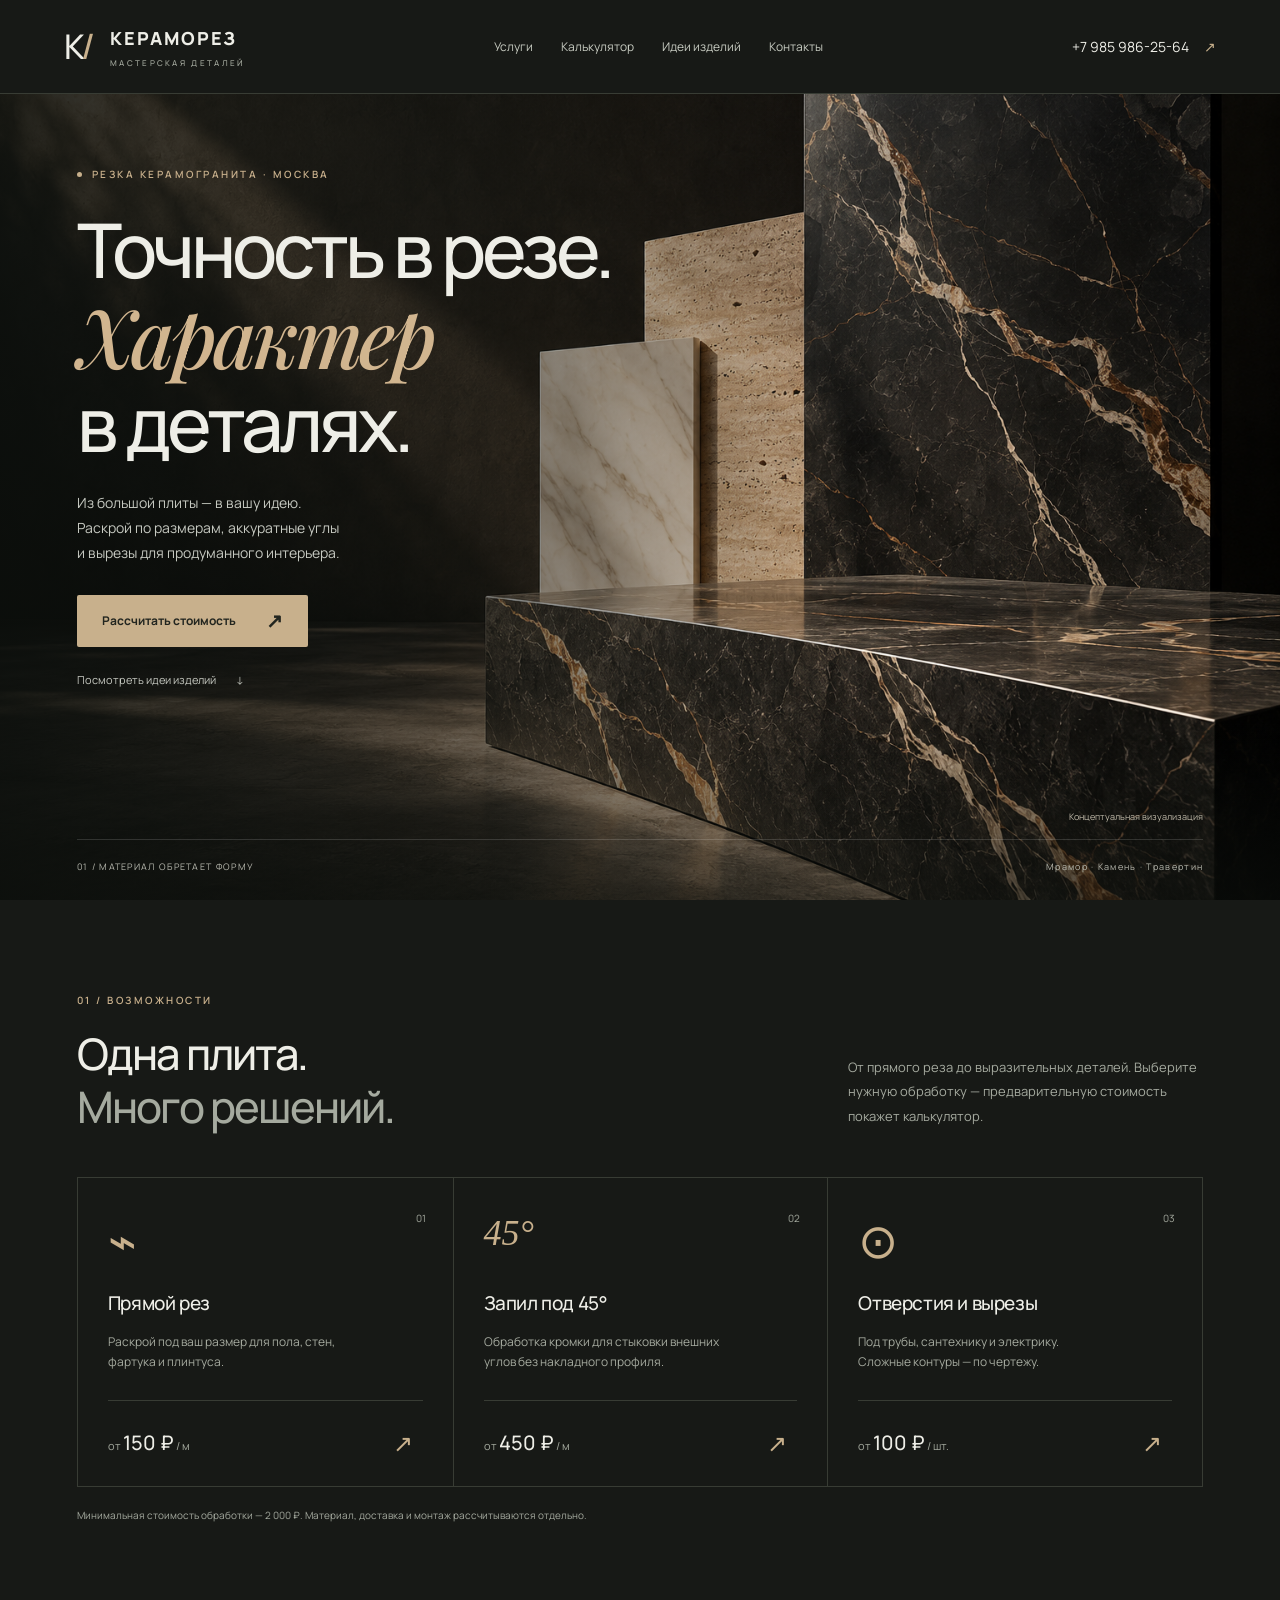
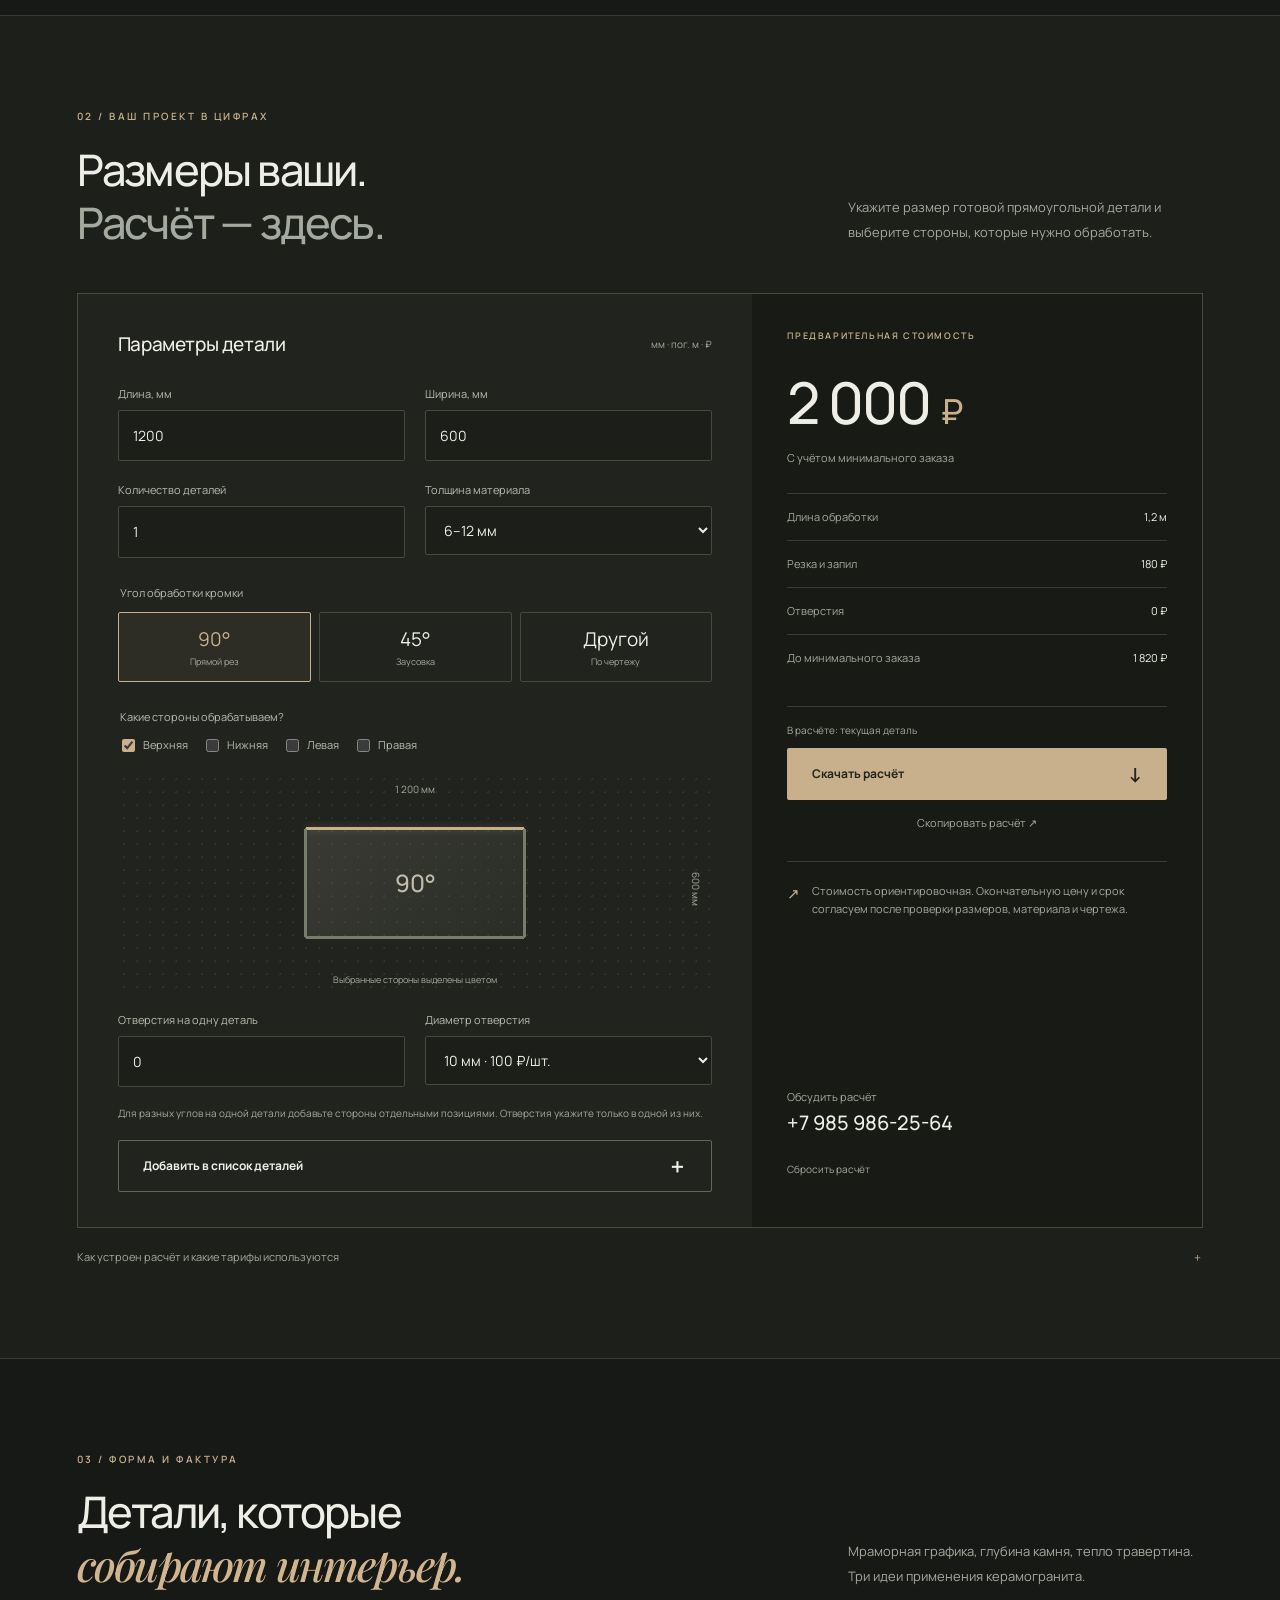
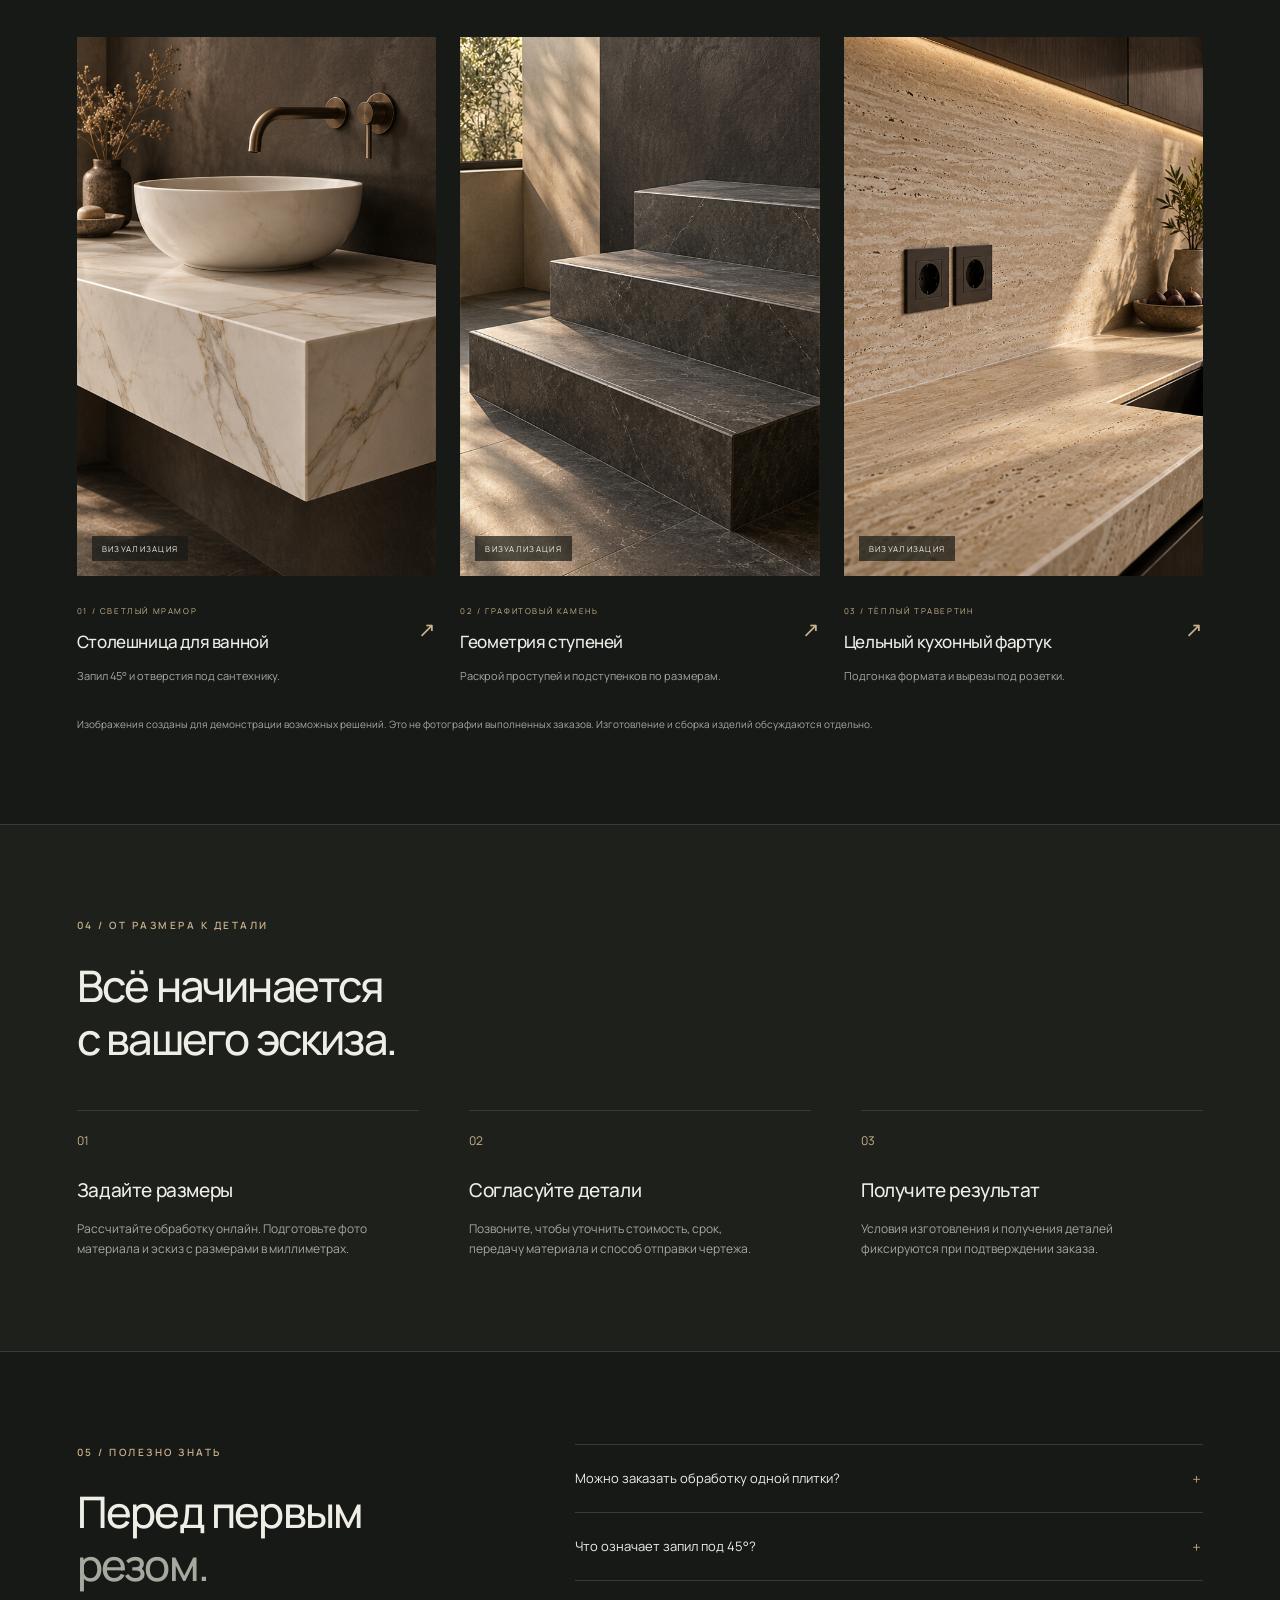
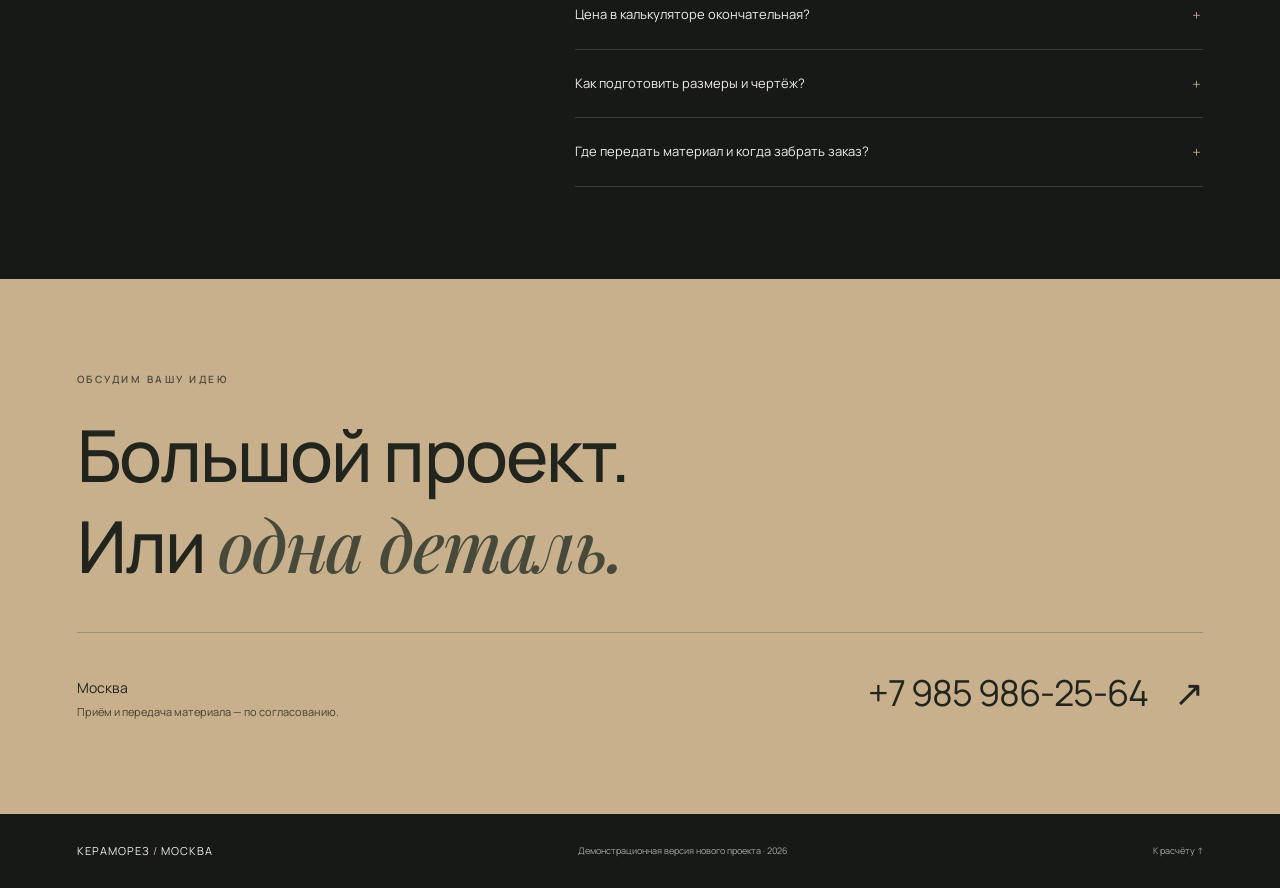
==== index.html @ dd93f671 "Add dark porcelain cutting website with calculator" ====
<!doctype html>
<html lang="ru">
<head>
  <meta charset="utf-8"><meta name="viewport" content="width=device-width,initial-scale=1">
  <title>КЕРАМОРЕЗ — резка керамогранита в Москве</title>
  <meta name="description" content="Резка керамогранита по вашим размерам в Москве. Прямой рез, запил под 45°, отверстия. Рассчитайте предварительную стоимость онлайн. +7 985 986-25-64.">
  <meta name="theme-color" content="#171916">
  <link rel="icon" href="favicon.svg" type="image/svg+xml"><link rel="stylesheet" href="style.css">
  <script src="calculator.js" defer></script><script src="app.js" defer></script>
</head>
<body>
<a class="skip" href="#main">Перейти к содержимому</a>
<header class="header"><a href="#" class="brand" aria-label="Кераморез — на главную"><span class="brand-mark">К<span>/</span></span><span>КЕРАМОРЕЗ<small>МАСТЕРСКАЯ ДЕТАЛЕЙ</small></span></a><nav aria-label="Главная навигация"><a href="#services">Услуги</a><a href="#calculator">Калькулятор</a><a href="#projects">Идеи изделий</a><a href="#contacts">Контакты</a></nav><a class="header-phone" href="tel:+79859862564">+7 985 986-25-64 <span>↗</span></a></header>
<main id="main">
<section class="hero"><img class="hero-photo" src="stone-hero.png" alt="Визуализация плит под чёрный мрамор, светлый мрамор и травертин" fetchpriority="high"><div class="hero-shade"></div><div class="hero-content"><p class="eyebrow"><span class="dot"></span> РЕЗКА КЕРАМОГРАНИТА · МОСКВА</p><h1>Точность в резе.<br><em>Характер</em><br>в деталях.</h1><p class="hero-text">Из большой плиты — в вашу идею.<br>Раскрой по размерам, аккуратные углы<br>и вырезы для продуманного интерьера.</p><a class="button primary" href="#calculator">Рассчитать стоимость <span>↗</span></a><a class="hero-link" href="#projects">Посмотреть идеи изделий <span>↓</span></a></div><div class="hero-bottom"><span>01 / МАТЕРИАЛ ОБРЕТАЕТ ФОРМУ</span><span>Мрамор · Камень · Травертин</span></div><span class="image-note">Концептуальная визуализация</span></section>
<section id="services" class="section services"><div class="section-top"><p class="eyebrow">01 / ВОЗМОЖНОСТИ</p><h2>Одна плита.<br><span class="muted">Много решений.</span></h2><p class="section-intro">От прямого реза до выразительных деталей. Выберите нужную обработку — предварительную стоимость покажет калькулятор.</p></div><div class="service-grid"><article><span class="service-icon">⌁</span><span class="index">01</span><h3>Прямой рез</h3><p>Раскрой под ваш размер для пола, стен, фартука и плинтуса.</p><div class="service-foot"><span>от <strong>150 ₽</strong> / м</span><a href="#calculator" data-operation="90" aria-label="Рассчитать прямой рез">↗</a></div></article><article><span class="service-icon angle-icon">45°</span><span class="index">02</span><h3>Запил под 45°</h3><p>Обработка кромки для стыковки внешних углов без накладного профиля.</p><div class="service-foot"><span>от <strong>450 ₽</strong> / м</span><a href="#calculator" data-operation="45" aria-label="Рассчитать запил 45 градусов">↗</a></div></article><article><span class="service-icon">⊙</span><span class="index">03</span><h3>Отверстия и вырезы</h3><p>Под трубы, сантехнику и электрику. Сложные контуры — по чертежу.</p><div class="service-foot"><span>от <strong>100 ₽</strong> / шт.</span><a href="#calculator" aria-label="Рассчитать отверстия">↗</a></div></article></div><p class="price-note">Минимальная стоимость обработки — 2 000 ₽. Материал, доставка и монтаж рассчитываются отдельно.</p></section>
<section id="calculator" class="section calculator-section"><div class="section-top"><p class="eyebrow">02 / ВАШ ПРОЕКТ В ЦИФРАХ</p><h2>Размеры ваши.<br><span class="muted">Расчёт — здесь.</span></h2><p class="section-intro">Укажите размер готовой прямоугольной детали и выберите стороны, которые нужно обработать.</p></div><div class="calculator"><div class="calc-editor"><div class="calc-heading"><h3>Параметры детали</h3><span>мм · пог. м · ₽</span></div><form id="calc-form" novalidate><div class="input-grid"><label>Длина, мм<input id="length" name="length" type="number" inputmode="decimal" min="20" max="5000" step="1" value="1200" required></label><label>Ширина, мм<input id="width" name="width" type="number" inputmode="decimal" min="20" max="5000" step="1" value="600" required></label><label>Количество деталей<input id="quantity" name="quantity" type="number" inputmode="numeric" min="1" max="1000" step="1" value="1" required></label><label>Толщина материала<select id="thickness" name="thickness"><option value="standard">6–12 мм</option><option value="thin">Менее 6 мм</option><option value="thick">Более 12 мм</option></select></label></div><fieldset class="angle-field"><legend>Угол обработки кромки</legend><div class="angle-options"><label><input type="radio" name="angle" value="90" checked><span>90° <small>Прямой рез</small></span></label><label><input type="radio" name="angle" value="45"><span>45° <small>Заусовка</small></span></label><label><input type="radio" name="angle" value="custom"><span>Другой <small>По чертежу</small></span></label></div></fieldset><div id="custom-angle-wrap" hidden><label>Нужный угол, °<input id="custom-angle" type="number" min="1" max="179" value="30"></label></div><fieldset class="edge-field"><legend>Какие стороны обрабатываем?</legend><div class="edge-options"><label><input type="checkbox" name="edge" value="top" checked> Верхняя</label><label><input type="checkbox" name="edge" value="bottom"> Нижняя</label><label><input type="checkbox" name="edge" value="left"> Левая</label><label><input type="checkbox" name="edge" value="right"> Правая</label></div></fieldset><div class="diagram" aria-label="Схема выбранных сторон детали"><span id="dim-length" class="dim-length">1 200 мм</span><div class="tile" id="tile"><span id="tile-angle">90°</span><i class="edge top selected"></i><i class="edge bottom"></i><i class="edge left"></i><i class="edge right"></i></div><span id="dim-width" class="dim-width">600 мм</span><span class="diagram-caption">Выбранные стороны выделены цветом</span></div><div class="input-grid holes"><label>Отверстия на одну деталь<input id="holes" type="number" inputmode="numeric" min="0" max="100" step="1" value="0"></label><label>Диаметр отверстия<select id="diameter"><option value="10">10 мм · 100 ₽/шт.</option><option value="50">50 мм · 500 ₽/шт.</option><option value="100">100 мм · 1 000 ₽/шт.</option><option value="120">120 мм · 1 200 ₽/шт.</option><option value="custom">Другой / фигурный вырез</option></select></label></div><p class="field-note">Для разных углов на одной детали добавьте стороны отдельными позициями. Отверстия укажите только в одной из них.</p><p id="validation" class="validation" role="alert"></p><button class="button add-button" type="button" id="add-detail">Добавить в список деталей <span>＋</span></button></form></div><aside class="calc-result"><p class="eyebrow">ПРЕДВАРИТЕЛЬНАЯ СТОИМОСТЬ</p><div class="total" id="total" aria-live="polite">2 000 <span>₽</span></div><p id="estimate-label">С учётом минимального заказа</p><dl class="breakdown"><div><dt>Длина обработки</dt><dd id="cut-length">1,2 м</dd></div><div><dt>Резка и запил</dt><dd id="cut-price">180 ₽</dd></div><div><dt>Отверстия</dt><dd id="hole-price">0 ₽</dd></div><div id="minimum-row"><dt>До минимального заказа</dt><dd id="minimum-price">1 820 ₽</dd></div></dl><div id="manual-note" class="manual-note" hidden></div><div id="detail-list" class="detail-list"></div><p class="current-note" id="current-note">В расчёте: текущая деталь</p><div class="result-actions"><button class="button primary" type="button" id="download-estimate">Скачать расчёт <span>↓</span></button><button class="text-button" type="button" id="copy-estimate">Скопировать расчёт ↗</button><p id="copy-status" role="status"></p></div><div class="result-note"><span>↗</span><p>Стоимость ориентировочная. Окончательную цену и срок согласуем после проверки размеров, материала и чертежа.</p></div><a class="calc-call" href="tel:+79859862564">Обсудить расчёт<br><strong>+7 985 986-25-64</strong></a><button class="text-button reset" type="button" id="reset">Сбросить расчёт</button></aside></div><details class="tariff-details"><summary>Как устроен расчёт и какие тарифы используются <span>＋</span></summary><div><p>Стоимость резки = сумма длин выбранных сторон × количество деталей × тариф. Отверстия считаются на каждую деталь. Минимум 2 000 ₽ применяется один раз ко всему заказу.</p><p>При максимальной стороне до 1 200 мм: прямой рез — 150 ₽/м, запил 45° — 450 ₽/м. Свыше 1 200 до 1 500 мм: прямой рез — 250 ₽/м, запил 45° — 500 ₽/м. Тариф заусовки не складывается с тарифом прямого реза на той же стороне.</p><p>Базовый расчёт используется для толщины 6–12 мм. Другие толщины, формат свыше 1 500 мм, нестандартные углы и отверстия требуют индивидуального расчёта. Это границы онлайн-оценки, а не ограничение возможностей производства. Материал, доставка, склейка, полировка и монтаж не включены.</p><p>Размеры в калькуляторе относятся к готовой детали. Проверка исходной плиты, припусков и раскладки выполняется по чертежу перед подтверждением заказа.</p></div></details></section>
<section id="projects" class="section projects"><div class="section-top"><p class="eyebrow">03 / ФОРМА И ФАКТУРА</p><h2>Детали, которые<br><em>собирают интерьер.</em></h2><p class="section-intro">Мраморная графика, глубина камня, тепло травертина. Три идеи применения керамогранита.</p></div><div class="project-grid"><article><div class="project-image project-one" role="img" aria-label="Визуализация столешницы под белый мрамор"><span>ВИЗУАЛИЗАЦИЯ</span></div><div class="project-caption"><div><small>01 / СВЕТЛЫЙ МРАМОР</small><h3>Столешница для ванной</h3></div><span>↗</span></div><p>Запил 45° и отверстия под сантехнику.</p></article><article><div class="project-image project-two" role="img" aria-label="Визуализация ступеней из графитового керамогранита"><span>ВИЗУАЛИЗАЦИЯ</span></div><div class="project-caption"><div><small>02 / ГРАФИТОВЫЙ КАМЕНЬ</small><h3>Геометрия ступеней</h3></div><span>↗</span></div><p>Раскрой проступей и подступенков по размерам.</p></article><article><div class="project-image project-three" role="img" aria-label="Визуализация кухонного фартука под травертин"><span>ВИЗУАЛИЗАЦИЯ</span></div><div class="project-caption"><div><small>03 / ТЁПЛЫЙ ТРАВЕРТИН</small><h3>Цельный кухонный фартук</h3></div><span>↗</span></div><p>Подгонка формата и вырезы под розетки.</p></article></div><p class="price-note">Изображения созданы для демонстрации возможных решений. Это не фотографии выполненных заказов. Изготовление и сборка изделий обсуждаются отдельно.</p></section>
<section class="section process"><p class="eyebrow">04 / ОТ РАЗМЕРА К ДЕТАЛИ</p><h2>Всё начинается<br>с вашего эскиза.</h2><div class="process-grid"><article><span>01</span><h3>Задайте размеры</h3><p>Рассчитайте обработку онлайн. Подготовьте фото материала и эскиз с размерами в миллиметрах.</p></article><article><span>02</span><h3>Согласуйте детали</h3><p>Позвоните, чтобы уточнить стоимость, срок, передачу материала и способ отправки чертежа.</p></article><article><span>03</span><h3>Получите результат</h3><p>Условия изготовления и получения деталей фиксируются при подтверждении заказа.</p></article></div></section>
<section class="section faq"><div><p class="eyebrow">05 / ПОЛЕЗНО ЗНАТЬ</p><h2>Перед первым<br><span class="muted">резом.</span></h2></div><div class="faq-list"><details><summary>Можно заказать обработку одной плитки?<span>＋</span></summary><p>Можно обсудить и небольшой объём. В предварительном расчёте действует минимальная стоимость обработки 2 000 ₽ на весь заказ.</p></details><details><summary>Что означает запил под 45°?<span>＋</span></summary><p>Это обработка кромки под углом для соединения двух плит на внешнем углу. В калькуляторе оплачивается каждая обрабатываемая сторона: для стыка двух деталей нужно учесть обе кромки.</p></details><details><summary>Цена в калькуляторе окончательная?<span>＋</span></summary><p>Нет. Это предварительная оценка обработки. Точная стоимость зависит от материала, его состояния и задания. Материал, доставка, склейка, полировка и монтаж в расчёт не включены.</p></details><details><summary>Как подготовить размеры и чертёж?<span>＋</span></summary><p>Укажите размеры готовых деталей в миллиметрах, их количество, лицевую сторону, направление рисунка, стороны запила и расположение отверстий. Также понадобятся фактический размер и толщина исходных плит.</p></details><details><summary>Где передать материал и когда забрать заказ?<span>＋</span></summary><p>Место передачи материала и срок готовности уточняются по телефону до поездки. Адрес цеха и график приёма будут опубликованы после подтверждения.</p></details></div></section>
<section id="contacts" class="section contacts"><p class="eyebrow">ОБСУДИМ ВАШУ ИДЕЮ</p><h2>Большой проект.<br>Или <em>одна деталь.</em></h2><div class="contact-bottom"><p>Москва<br><span>Приём и передача материала — по согласованию.</span></p><a href="tel:+79859862564">+7 985 986-25-64 <span>↗</span></a></div></section>
</main><footer><a class="footer-brand" href="#">КЕРАМОРЕЗ<span> / </span>МОСКВА</a><span>Демонстрационная версия нового проекта · 2026</span><a href="#calculator">К расчёту ↑</a></footer><dialog id="copy-dialog"><h3>Ваш расчёт</h3><p>Выделите и скопируйте текст:</p><textarea id="copy-text" readonly aria-label="Текст расчёта"></textarea><button class="button primary" id="close-dialog">Закрыть</button></dialog>
</body></html>
---- style.css ----
@import url('https://fonts.googleapis.com/css2?family=Manrope:wght@400;500;600;700;800&family=Playfair+Display:ital,wght@1,500&display=swap');
:root{--bg:#171916;--panel:#20231f;--line:#383c34;--text:#eeeee7;--muted:#a5aa9f;--accent:#c8b08c;--ink:#22251f;color-scheme:dark}*{box-sizing:border-box}html{scroll-behavior:smooth;scroll-padding-top:90px}body{margin:0;background:var(--bg);color:var(--text);font:15px/1.65 Manrope,Arial,sans-serif}a{color:inherit;text-decoration:none}button,input,select,textarea{font:inherit}button,a,input,select,summary{ -webkit-tap-highlight-color:transparent}button{cursor:pointer}a:focus-visible,button:focus-visible,input:focus-visible,select:focus-visible,summary:focus-visible{outline:2px solid var(--accent);outline-offset:5px}button:disabled{opacity:.4;cursor:not-allowed}[hidden]{display:none!important}.skip{position:fixed;top:-100px;background:var(--accent);color:var(--ink);padding:12px;z-index:100}.skip:focus{top:0}.header{height:94px;padding:0 5%;display:flex;align-items:center;justify-content:space-between;border-bottom:1px solid var(--line);gap:28px;background:var(--bg)}.brand{display:flex;gap:13px;align-items:center;font-size:18px;font-weight:800;letter-spacing:2px;white-space:nowrap}.brand small{display:block;font-size:8px;font-weight:500;letter-spacing:2.3px;color:var(--muted);margin-top:2px}.brand-mark{font-size:34px;font-weight:500;line-height:1}.brand-mark span{color:var(--accent);font-size:35px;margin-left:-6px}.header nav{display:flex;gap:28px;font-size:12px;color:#c7cbc1}.header nav a:hover,.hero-link:hover,.text-button:hover{color:var(--accent)}.header-phone{font-size:14px;white-space:nowrap}.header-phone span{color:var(--accent);padding-left:12px}.hero{position:relative;min-height:720px;height:min(850px,calc(100svh - 94px));isolation:isolate;overflow:hidden}.hero-photo{position:absolute;inset:0;width:100%;height:100%;object-fit:cover;object-position:center 60%;z-index:-3}.hero-shade{position:absolute;inset:0;background:linear-gradient(90deg,rgba(12,15,12,.9),rgba(12,15,12,.52) 38%,rgba(12,15,12,0) 68%),linear-gradient(0deg,rgba(12,15,12,.6),transparent 22%);z-index:-2}.hero-content{padding:72px 6% 105px}.eyebrow{font-size:10px;font-weight:600;letter-spacing:2.5px;color:var(--accent);margin:0 0 25px;display:flex;align-items:center;gap:10px}.dot{width:5px;height:5px;background:var(--accent);border-radius:50%}h1,h2,h3,p{margin-top:0}h1{font-size:clamp(48px,5.9vw,84px);font-weight:500;letter-spacing:-4px;line-height:1.1;margin-bottom:25px}em{font-family:'Playfair Display',Georgia,serif;font-weight:500;color:#d1b58f}h1 em{font-size:1.08em}h2{font-size:clamp(32px,3.4vw,50px);font-weight:500;line-height:1.22;letter-spacing:-1.8px;margin-bottom:0}.muted{color:var(--muted)}.hero-text{font-size:14px;color:#c6c9c1;line-height:1.8;margin-bottom:30px}.button{display:inline-flex;align-items:center;justify-content:space-between;gap:30px;min-height:52px;padding:15px 24px;font-size:12px;font-weight:700;border:1px solid transparent;border-radius:2px;transition:background .2s,transform .2s}.primary{background:var(--accent);color:var(--ink)}.primary:hover{background:#ddc6a5;transform:translateY(-1px)}.button span{font-size:20px;line-height:1}.hero-link{font-size:11px;display:block;width:max-content;margin-top:24px;color:#c6c9c1}.hero-link span{margin-left:18px}.hero-bottom{position:absolute;bottom:25px;left:6%;right:6%;display:flex;justify-content:space-between;letter-spacing:1.3px;font-size:9px;color:#b8b9af;border-top:1px solid #ffffff24;padding-top:20px}.image-note{position:absolute;right:6%;bottom:75px;font-size:9px;color:#c1bbaa}.section{padding:92px 6%}.section-top{display:grid;grid-template-columns:1.6fr 1fr;gap:10px 80px;align-items:end;margin-bottom:44px}.section-top .eyebrow{grid-column:1/-1;margin-bottom:8px}.section-intro{font-size:13px;line-height:1.9;color:var(--muted);max-width:355px;margin:0 0 4px;justify-self:end}.service-grid{display:grid;grid-template-columns:repeat(3,1fr);border:1px solid var(--line)}.service-grid article{position:relative;padding:30px 30px 23px}.service-grid article+article{border-left:1px solid var(--line)}.service-icon{display:block;color:var(--accent);font:48px/1.4 Georgia,serif;height:80px}.angle-icon{font-size:36px;font-style:italic}.index{position:absolute;right:27px;top:32px;font-size:10px;color:var(--muted)}h3{font-size:19px;font-weight:500;letter-spacing:-.4px;margin-bottom:13px}.service-grid p{font-size:12px;color:var(--muted);max-width:250px;min-height:56px}.service-foot{border-top:1px solid var(--line);padding-top:22px;display:flex;align-items:center;justify-content:space-between;font-size:11px;color:var(--muted)}.service-foot strong{font-size:20px;font-weight:500;color:var(--text)}.service-foot a{font-size:24px;color:var(--accent);padding:0 10px}.price-note{font-size:10px;color:var(--muted);margin:20px 0 0}.calculator-section{background:#1c1f1a;border-block:1px solid var(--line)}.calculator{display:grid;grid-template-columns:minmax(0,1.5fr) minmax(0,1fr);border:1px solid #464b40}.calc-editor{padding:35px 40px;background:#20231e}.calc-heading{display:flex;align-items:center;justify-content:space-between;margin-bottom:25px;gap:15px}.calc-heading h3{margin:0}.calc-heading>span{font-size:10px;color:var(--muted)}.input-grid{display:grid;grid-template-columns:1fr 1fr;gap:20px}label{font-size:11px;color:#b8bdb1;display:block}input[type=number],select{display:block;width:100%;padding:13px 14px;min-height:48px;background:#1b1e19;border:1px solid #454a3e;border-radius:2px;color:var(--text);margin-top:7px;font-size:14px}input[type=number]:focus,select:focus{border-color:var(--accent)}input[type=checkbox],input[type=radio]{accent-color:var(--accent)}fieldset{border:0;margin:26px 0 0;padding:0}legend{font-size:11px;color:#b8bdb1;margin-bottom:10px}.angle-options{display:grid;grid-template-columns:repeat(3,1fr);gap:8px}.angle-options label{position:relative}.angle-options input{position:absolute;opacity:0;inset:0;width:100%;height:100%;cursor:pointer;margin:0}.angle-options span{display:block;text-align:center;padding:11px 5px;border:1px solid #454a3e;font-size:19px;color:var(--text);border-radius:2px}.angle-options small{display:block;font-size:9px;color:var(--muted)}.angle-options input:checked+span{background:#c8b08c13;border-color:var(--accent);color:var(--accent)}.angle-options input:focus-visible+span{outline:2px solid var(--accent);outline-offset:3px}#custom-angle-wrap{margin-top:15px}.edge-options{display:flex;flex-wrap:wrap;gap:14px}.edge-options label{display:flex;align-items:center;gap:5px;cursor:pointer}.diagram{height:220px;position:relative;display:flex;align-items:center;justify-content:center;padding:35px 50px;background:radial-gradient(#b1b29b20 1px,transparent 1px);background-size:13px 13px;margin:18px 0}.tile{width:230px;height:115px;background:linear-gradient(135deg,#7a796c45,#53554833);position:relative;display:grid;place-items:center;border:1px solid #75796c;color:#c3bdab}.tile>span{font-size:24px;font-weight:500}.edge{position:absolute;background:#777d6b}.edge.selected{background:var(--accent);box-shadow:0 0 8px #c8b08c50}.edge.top,.edge.bottom{height:3px;left:0;right:0}.edge.top{top:-2px}.edge.bottom{bottom:-2px}.edge.left,.edge.right{width:3px;top:0;bottom:0}.edge.left{left:-2px}.edge.right{right:-2px}.dim-length{position:absolute;top:8px;font-size:10px;color:var(--muted)}.dim-width{position:absolute;right:8px;top:45%;font-size:10px;color:var(--muted);writing-mode:vertical-rl}.diagram-caption{position:absolute;bottom:5px;font-size:9px;color:var(--muted)}.field-note{font-size:10px;color:var(--muted);margin:18px 0}.validation{color:#ffb4a6;font-size:12px;margin-bottom:12px}.validation:empty{display:none}.add-button{width:100%;background:transparent;border-color:#626653;color:var(--text)}.add-button:hover{background:#ffffff08}.calc-result{padding:35px;background:#171a15;display:flex;flex-direction:column}.calc-result .eyebrow{font-size:9px;letter-spacing:1.6px}.total{font-size:clamp(34px,4.5vw,64px);line-height:1.15;letter-spacing:-2px;font-weight:500}.total span{font-size:.6em;color:var(--accent)}#estimate-label{font-size:11px;color:var(--muted);margin:14px 0 26px}.breakdown{margin:0 0 24px;font-size:11px}.breakdown div{display:flex;justify-content:space-between;gap:15px;border-top:1px solid var(--line);padding:14px 0}.breakdown dt{color:var(--muted)}.breakdown dd{margin:0;text-align:right;white-space:nowrap}.manual-note{font-size:11px;background:#c8b08c12;padding:15px;border-left:2px solid var(--accent);margin-bottom:20px}.current-note{font-size:10px;color:var(--muted);border-top:1px solid var(--line);padding-top:15px}.result-actions .button{width:100%}.text-button{display:block;background:none;border:0;color:var(--muted);font-size:11px;padding:14px 0}.result-actions .text-button{margin:auto}.result-note{display:flex;gap:12px;border-top:1px solid var(--line);padding-top:20px;margin-top:15px}.result-note>span{color:var(--accent)}.result-note p{font-size:11px;color:var(--muted);margin:0}.calc-call{display:block;font-size:11px;color:var(--muted);margin-top:auto;padding-top:35px}.calc-call strong{color:var(--text);font-size:20px;font-weight:500}.reset{margin-top:8px;font-size:10px;text-align:left}.detail-row{display:flex;justify-content:space-between;align-items:center;gap:12px;padding:12px 0;border-top:1px solid var(--line);font-size:11px}.detail-row small{display:block;color:var(--muted)}.detail-row button{border:0;background:transparent;color:var(--muted);font-size:21px;padding:6px}.detail-row button:hover{color:var(--accent)}#copy-status{font-size:10px;color:var(--accent);margin:0;text-align:center}.tariff-details{margin-top:20px;font-size:11px;color:var(--muted)}summary{list-style:none;cursor:pointer;display:flex;justify-content:space-between;gap:20px}summary::-webkit-details-marker{display:none}summary>span{color:var(--accent)}details[open]>summary>span{transform:rotate(45deg)}.tariff-details>div{max-width:800px;padding-top:20px}.project-grid{display:grid;grid-template-columns:repeat(3,1fr);gap:24px}.project-image{height:auto;aspect-ratio:2/3;background-image:url('projects.png');background-size:300% 100%;position:relative}.project-one{background-position:left}.project-two{background-position:center}.project-three{background-position:right}.project-image>span{position:absolute;bottom:15px;left:15px;background:#171916b0;padding:6px 10px;font-size:8px;letter-spacing:1.3px}.project-caption{display:flex;justify-content:space-between;gap:12px;align-items:center;margin-top:21px}.project-caption small{color:var(--accent);font-size:8px;letter-spacing:1.6px}.project-caption h3{font-size:17px;margin:6px 0}.project-caption>span{color:var(--accent);font-size:21px}.project-grid article>p{font-size:11px;color:var(--muted);margin-top:5px}.process{border-block:1px solid var(--line);background:#1d201b}.process h2{margin-bottom:45px}.process-grid{display:grid;grid-template-columns:repeat(3,1fr);gap:50px}.process-grid article{border-top:1px solid var(--line);padding-top:20px}.process-grid article>span{display:block;font-size:12px;color:var(--accent);margin-bottom:24px}.process-grid p{font-size:12px;color:var(--muted);max-width:290px;margin:0}.faq{display:grid;grid-template-columns:1fr 1.5fr;gap:80px}.faq details{border-bottom:1px solid var(--line);padding:23px 0}.faq details:first-child{border-top:1px solid var(--line)}.faq summary{font-size:13px}.faq details p{font-size:12px;color:var(--muted);padding-top:18px;margin:0}.contacts{background:#c8b08c;color:#22251e}.contacts .eyebrow{color:#4b4b3f}.contacts h2{font-size:clamp(40px,5.6vw,78px)}.contacts em{color:#474a3b}.contact-bottom{display:flex;align-items:flex-end;justify-content:space-between;gap:30px;border-top:1px solid #22251e40;margin-top:42px;padding-top:30px}.contact-bottom p{font-size:14px;margin:0}.contact-bottom p span{font-size:11px;opacity:.8}.contact-bottom>a{font-size:clamp(20px,2.8vw,38px);letter-spacing:-1px;white-space:nowrap}.contact-bottom>a span{margin-left:20px}footer{padding:28px 6%;display:flex;justify-content:space-between;align-items:center;gap:25px;color:var(--muted);font-size:9px}.footer-brand{font-size:11px;color:var(--text);letter-spacing:1px}.footer-brand span{color:var(--accent)}dialog{background:var(--panel);color:var(--text);border:1px solid var(--line);max-width:600px;width:90%;padding:30px}dialog::backdrop{background:#0009}dialog textarea{display:block;width:100%;min-height:300px;margin:15px 0;background:var(--bg);color:var(--text);padding:15px;border:1px solid var(--line);font-size:12px}
@media(min-width:1600px){.header,.section,footer{padding-left:max(6%,calc((100% - 1440px)/2));padding-right:max(6%,calc((100% - 1440px)/2))}.hero-content{padding-left:max(6%,calc((100% - 1440px)/2))}}@media(max-width:1000px){.header{padding:0 4%;gap:20px}.header nav{gap:15px;font-size:10px}.brand{font-size:15px}.header-phone{font-size:12px}.section{padding:65px 5%}.hero-content{padding-left:5%}.calc-editor{padding:25px}.calc-result{padding:25px}.section-top{gap:10px 35px}.service-grid article{padding:24px}.project-grid{gap:15px}.faq{gap:35px}.edge-options{gap:8px}.edge-options label{font-size:10px}.process-grid{gap:25px}.contact-bottom>a{font-size:26px}}
@media(max-width:720px){.header{height:78px;flex-wrap:wrap;gap:0;padding:12px 5%;align-content:center;justify-content:space-between}.header nav{display:none}.brand{font-size:13px;letter-spacing:1.5px;gap:9px}.brand small{font-size:6px;letter-spacing:1.5px}.brand-mark{font-size:27px}.brand-mark span{font-size:28px}.header-phone{font-size:11px}.header-phone span{display:none}.hero{min-height:680px;height:calc(100svh - 78px);max-height:900px}.hero-photo{object-position:65% center}.hero-shade{background:linear-gradient(90deg,#10130fe8,#10130f88 65%,#10130f30),linear-gradient(0deg,#10130f88,transparent 50%)}.hero-content{padding:60px 6% 120px}h1{font-size:57px;letter-spacing:-3px}.hero-text{font-size:13px}.eyebrow{font-size:8px;letter-spacing:1.8px}.hero-bottom{font-size:7px}.hero-bottom>span:last-child{display:none}.image-note{font-size:8px;bottom:70px;left:6%;right:auto}.section{padding:58px 6%}.section-top{display:block;margin-bottom:30px}.section-top .eyebrow{margin-bottom:18px}.section-intro{margin:20px 0 0;max-width:100%;font-size:12px}.service-grid{grid-template-columns:1fr}.service-grid article{padding:24px}.service-grid article+article{border-left:0;border-top:1px solid var(--line)}.service-icon{height:65px}.service-grid p{max-width:100%;min-height:0}.service-foot{padding-top:15px;margin-top:20px}.calculator{grid-template-columns:1fr}.calc-editor{padding:23px 18px}.calc-result{padding:28px 23px;border-top:1px solid var(--line)}.calc-heading h3{font-size:17px}.input-grid{gap:15px 12px}input[type=number],select{font-size:16px;padding:11px 9px}label,legend{font-size:10px}.edge-options{gap:12px}.edge-options label{font-size:10px}.angle-options span{font-size:20px}.angle-options small{font-size:8px}.total{font-size:57px}.project-grid{grid-template-columns:1fr;gap:32px}.project-image{aspect-ratio:2/2.3;background-size:300% auto;background-position-y:center}.project-caption h3{font-size:20px}.process-grid{grid-template-columns:1fr;gap:25px}.process-grid article{display:grid;grid-template-columns:35px 1fr;gap:0 15px}.process-grid article>span{grid-row:1/3;margin-top:3px}.process-grid h3{margin-bottom:8px}.process-grid p{max-width:100%;grid-column:2}.faq{grid-template-columns:1fr;gap:30px}.faq summary{font-size:12px}.contacts h2{font-size:43px}.contact-bottom{display:block;margin-top:30px;padding-top:22px}.contact-bottom>a{display:block;font-size:25px;margin-top:24px}.contact-bottom>a span{margin-left:10px}footer{flex-wrap:wrap;gap:15px;padding:25px 6%}footer>span{order:3;width:100%;font-size:8px}footer>a:last-child{margin-left:auto}.price-note{font-size:9px}.holes{grid-template-columns:1fr}.diagram{height:205px}}
@media(prefers-reduced-motion:reduce){html{scroll-behavior:auto}*{transition:none!important}}@media print{.header,.hero,.services,.projects,.process,.faq,.contacts,footer,.calc-editor,.tariff-details,.result-actions,.reset,.section-top,.calc-call{display:none!important}.section,.calculator,.calc-result{padding:0!important;display:block;border:0;background:white;color:black}.calc-result{padding:30px!important}.calc-result:before{content:'КЕРАМОРЕЗ · +7 985 986-25-64';display:block;margin-bottom:30px}.calc-result *{color:black!important}body{background:white}}
.calculator>*{min-width:0}.input-grid>*{min-width:0}.calc-heading{flex-wrap:wrap}.calc-editor input,.calc-editor select{min-width:0}
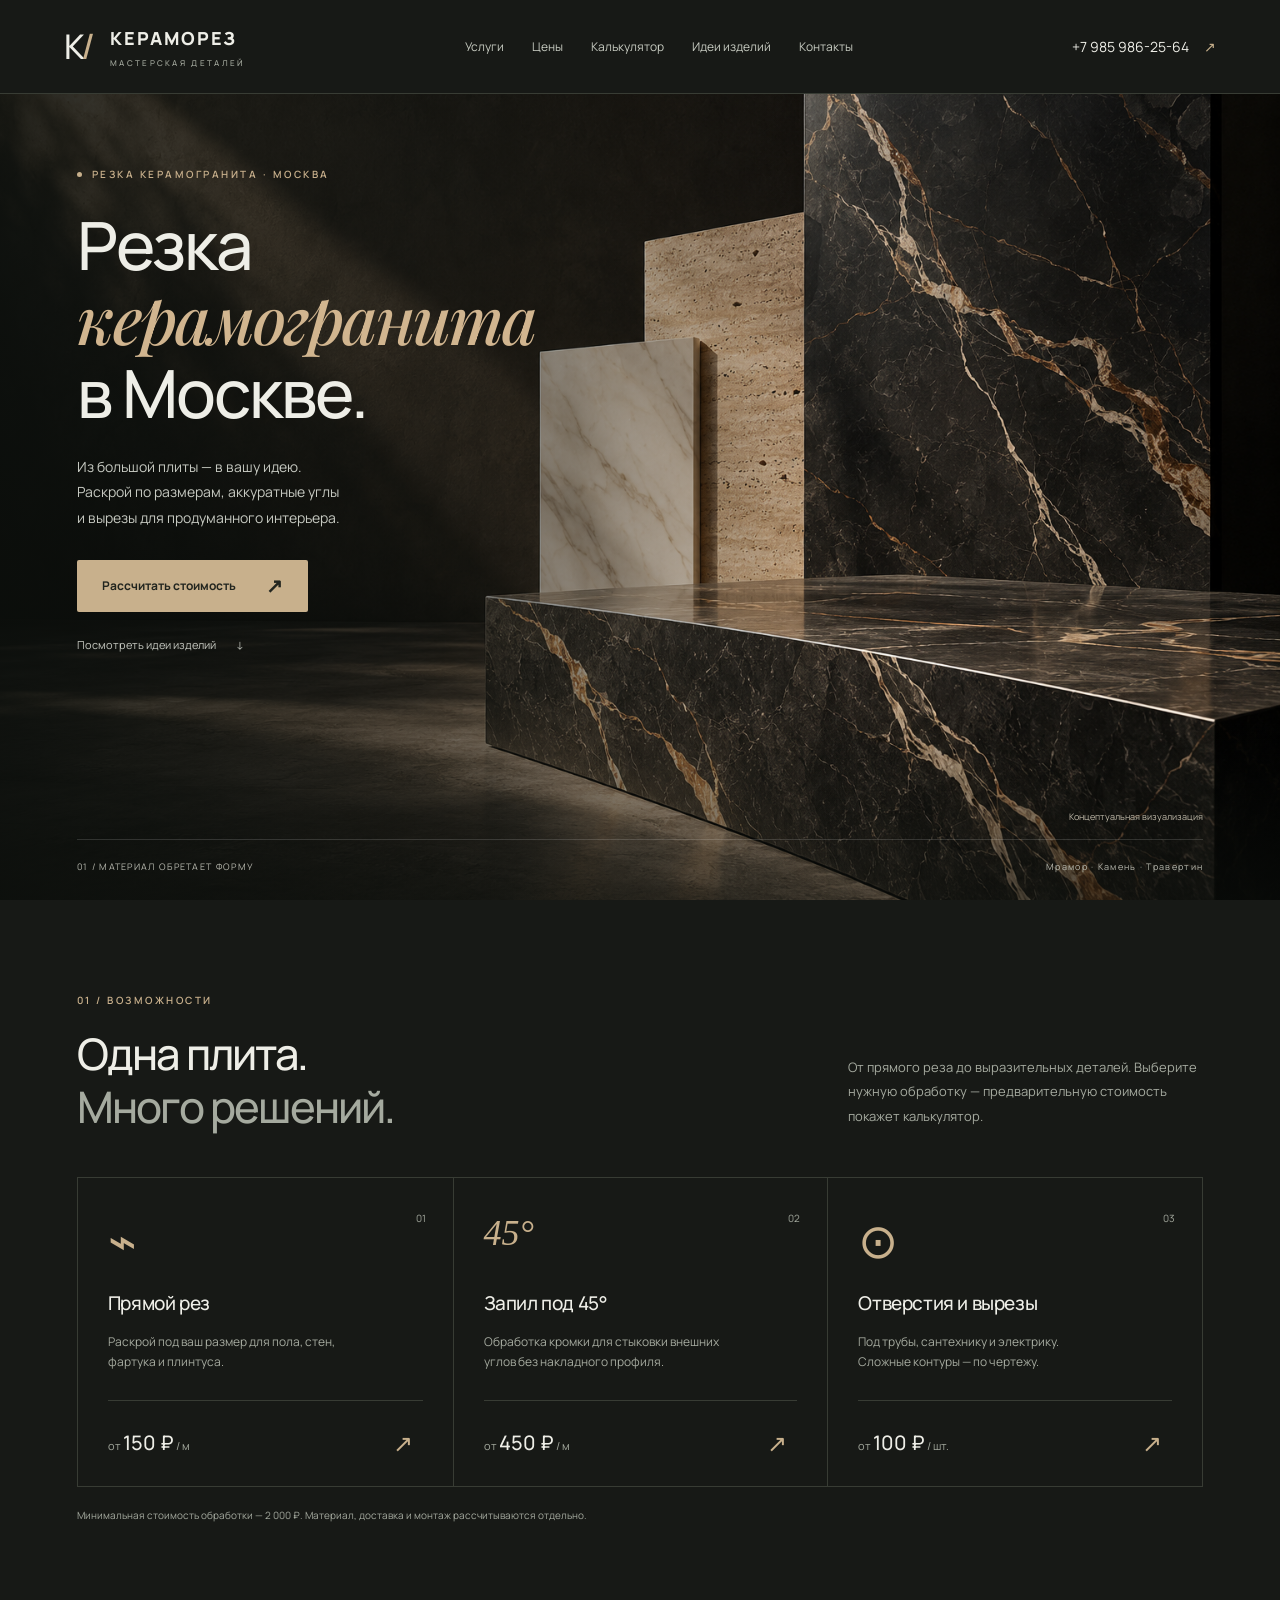
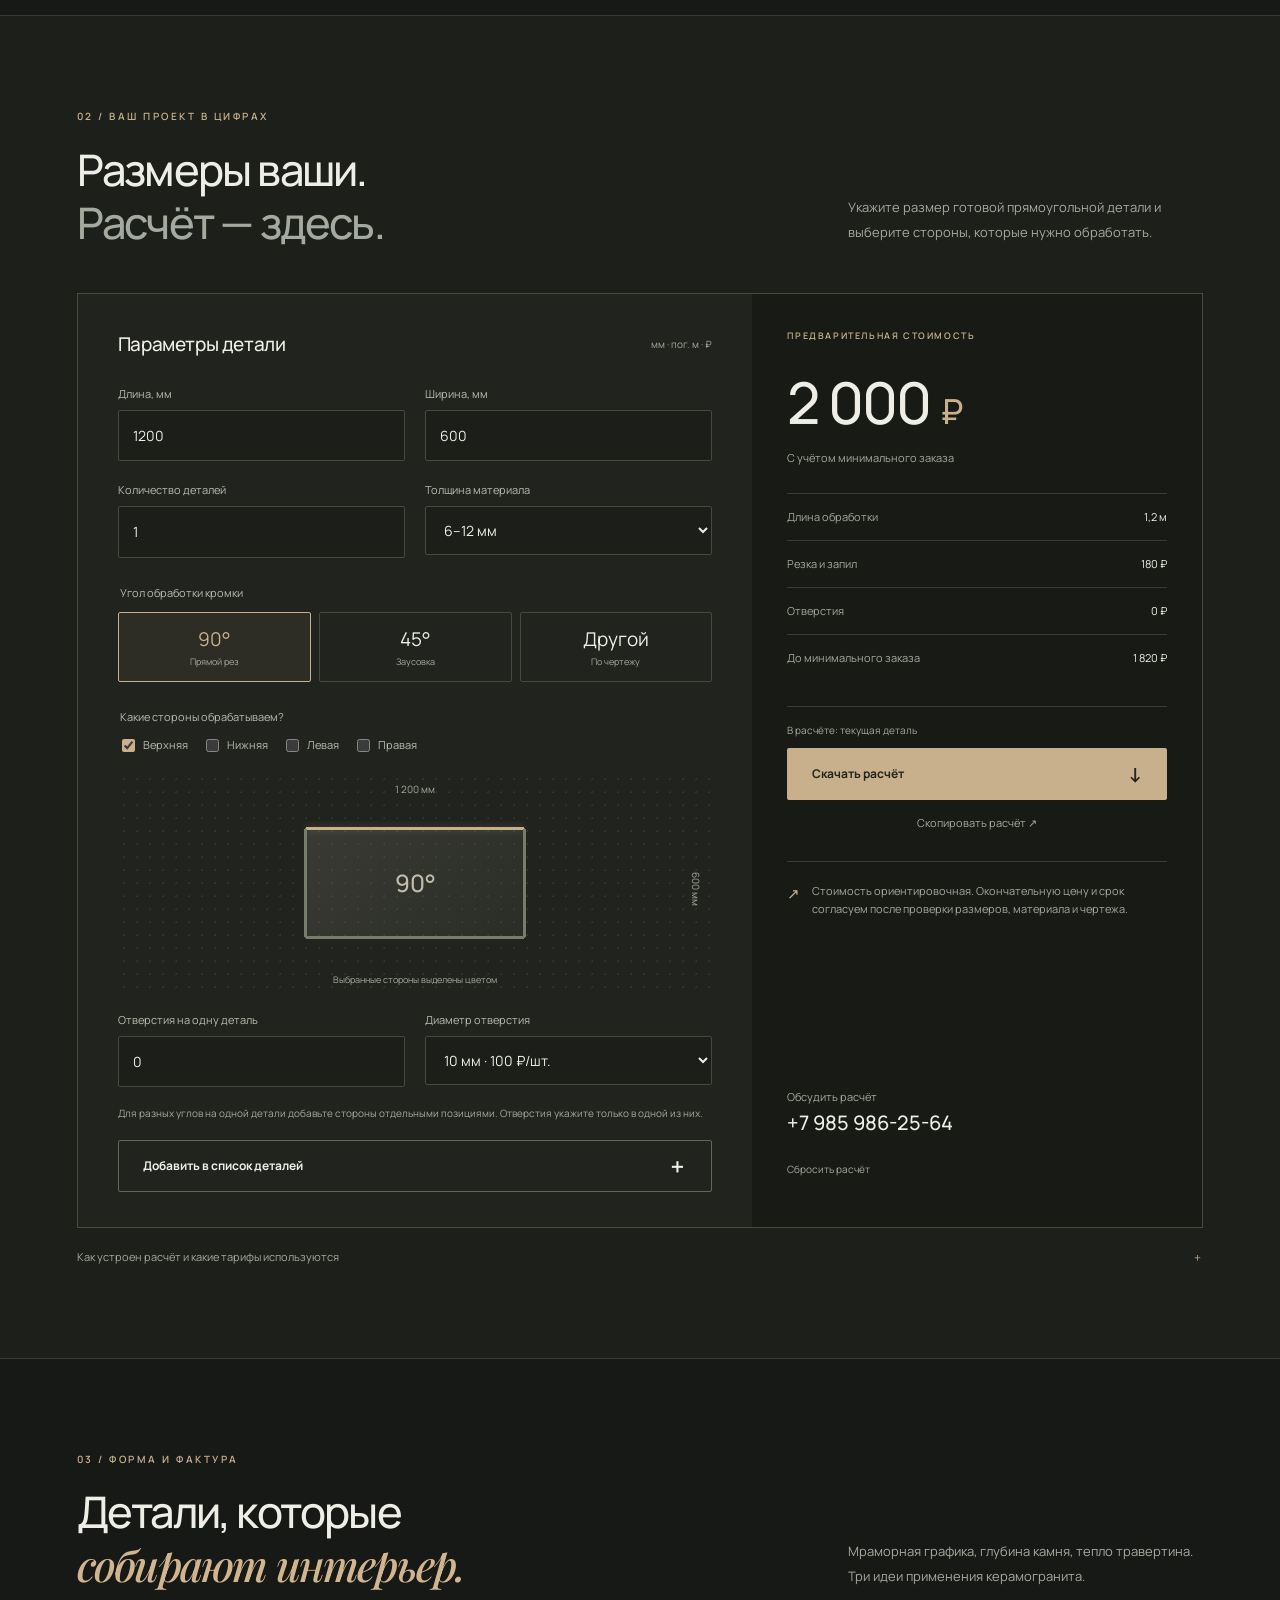
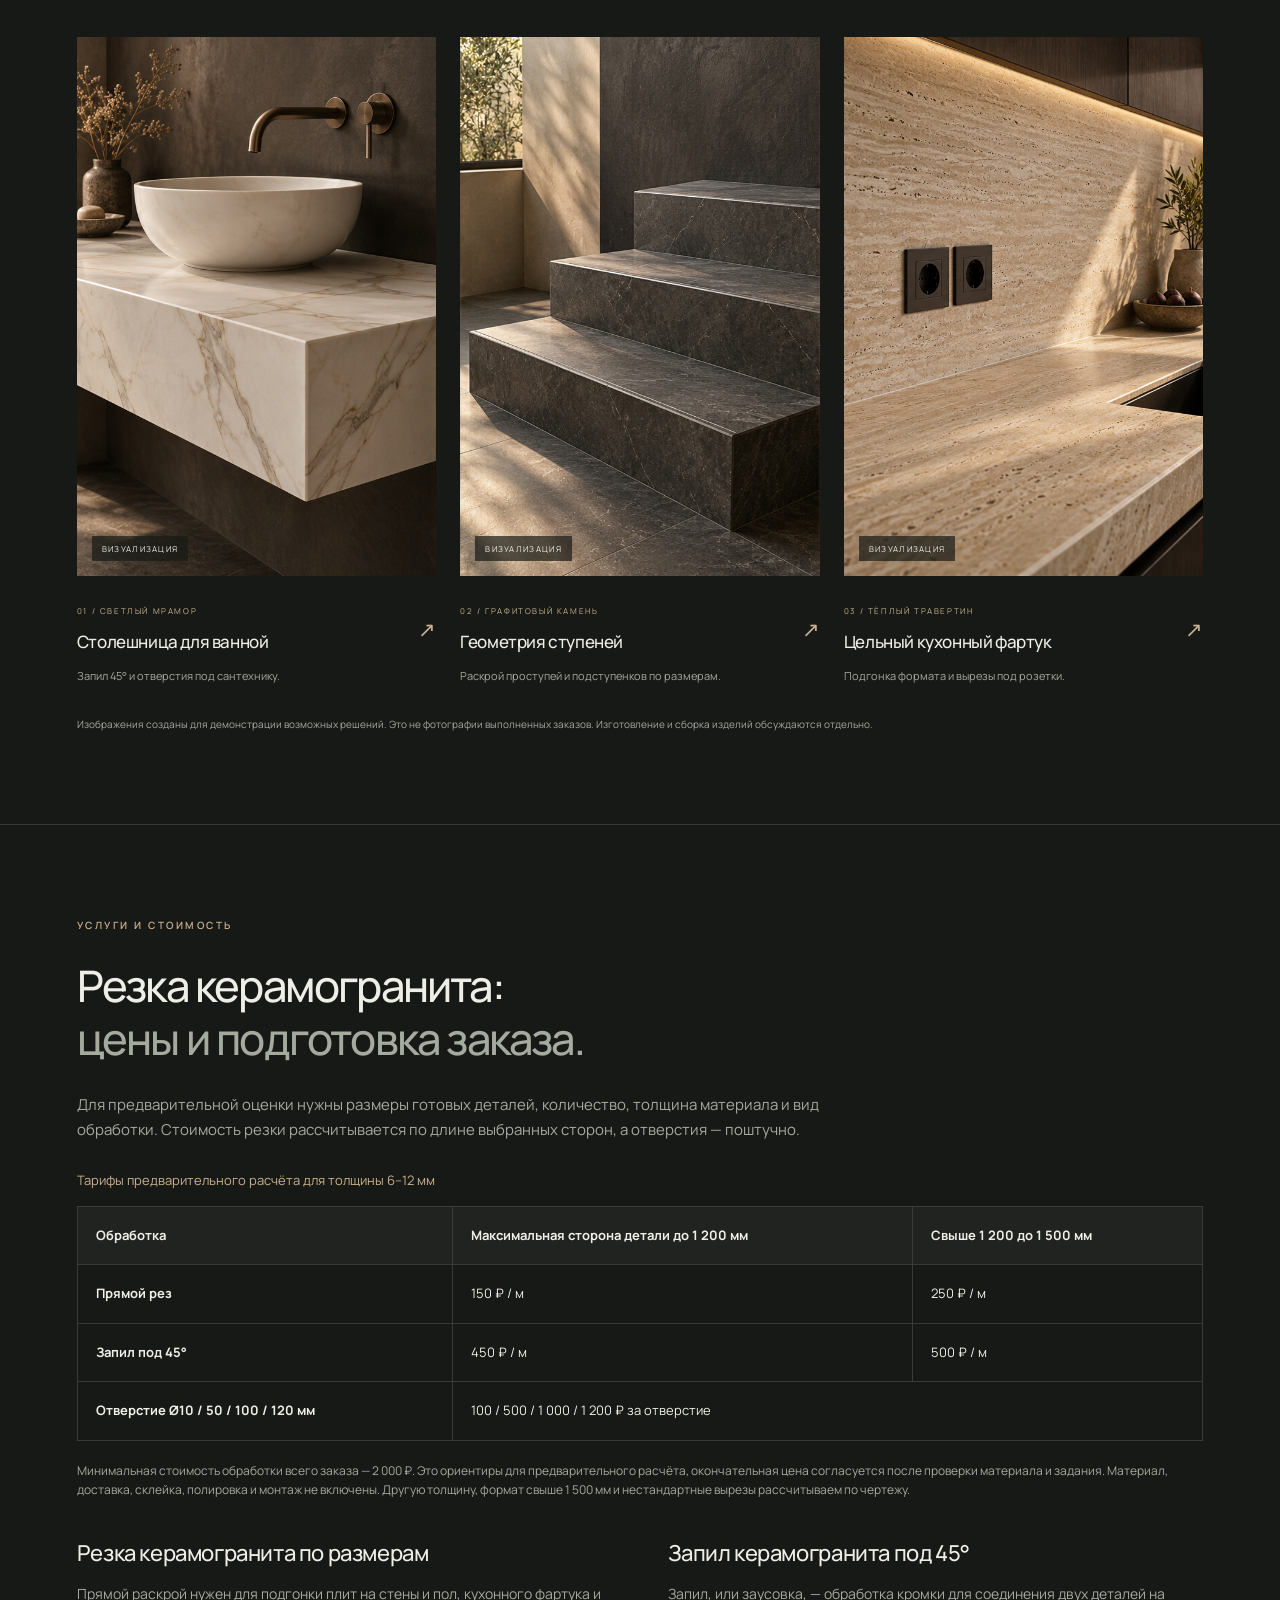
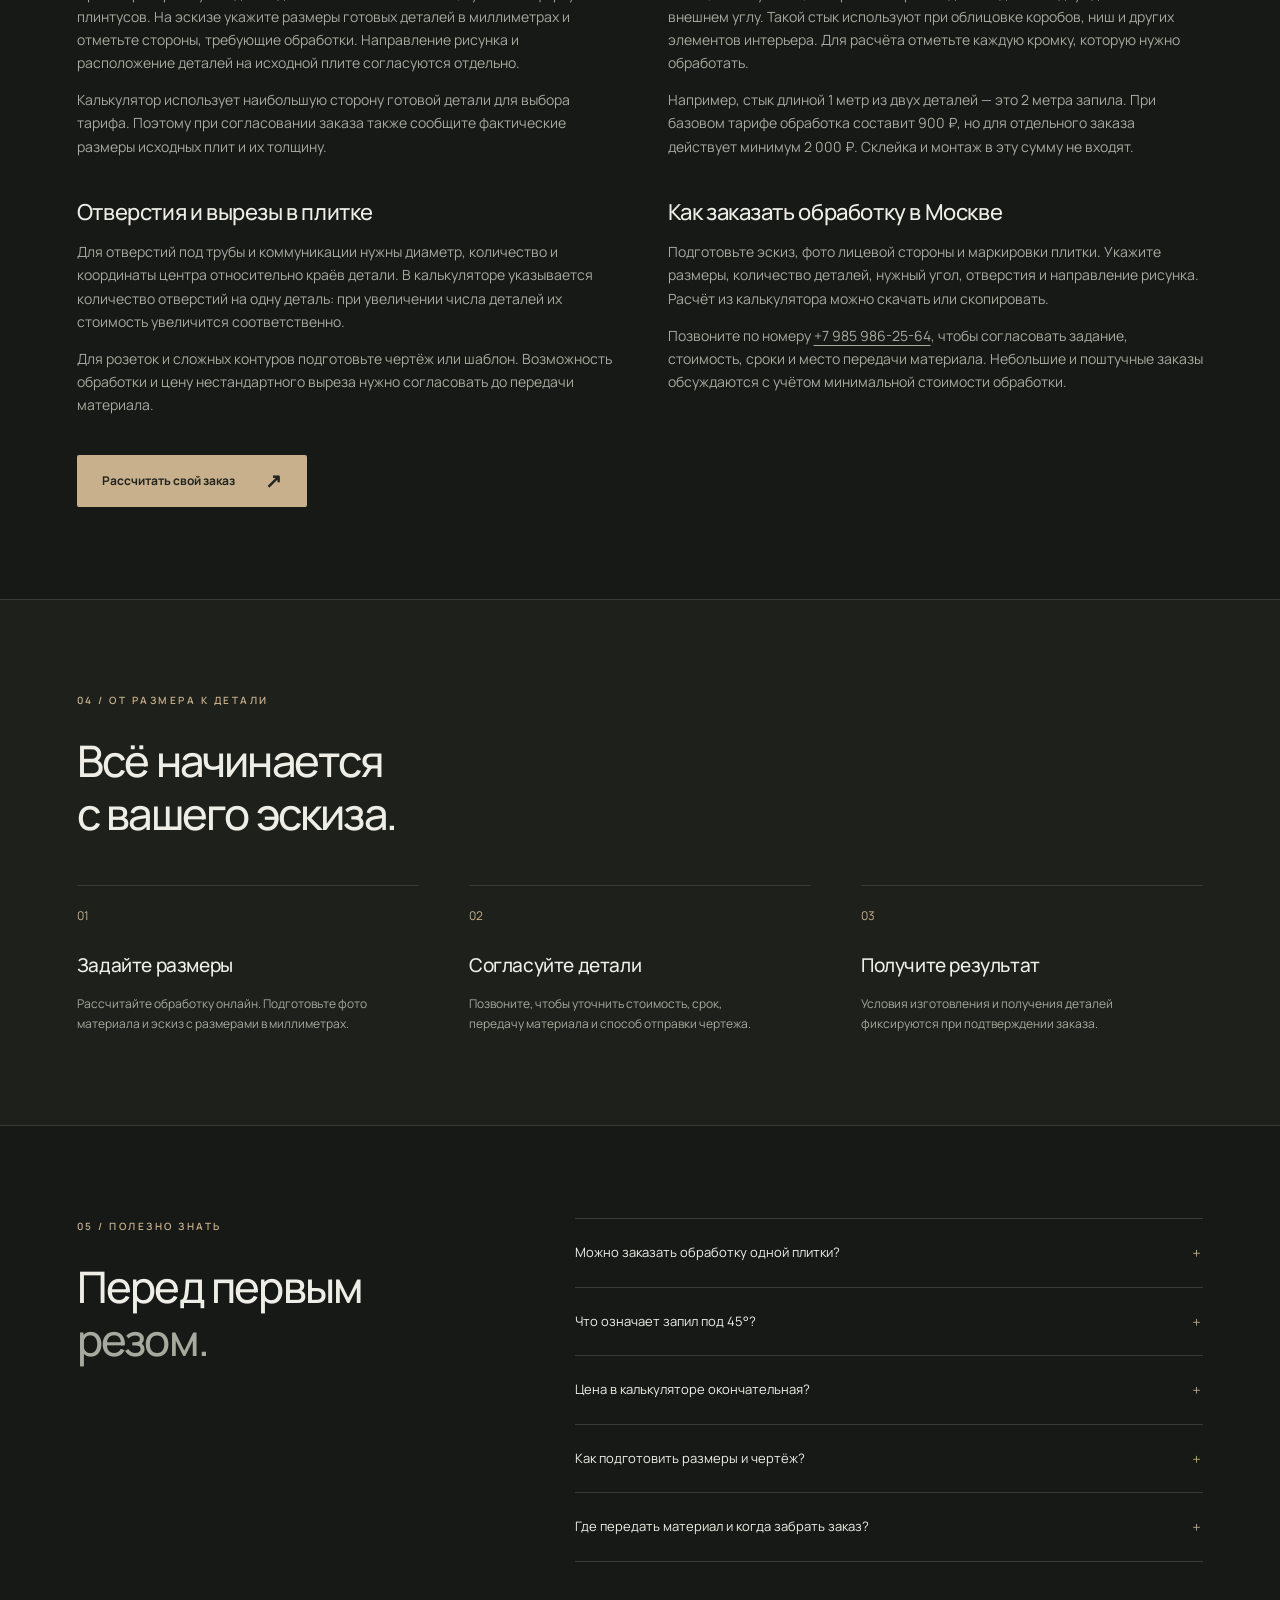
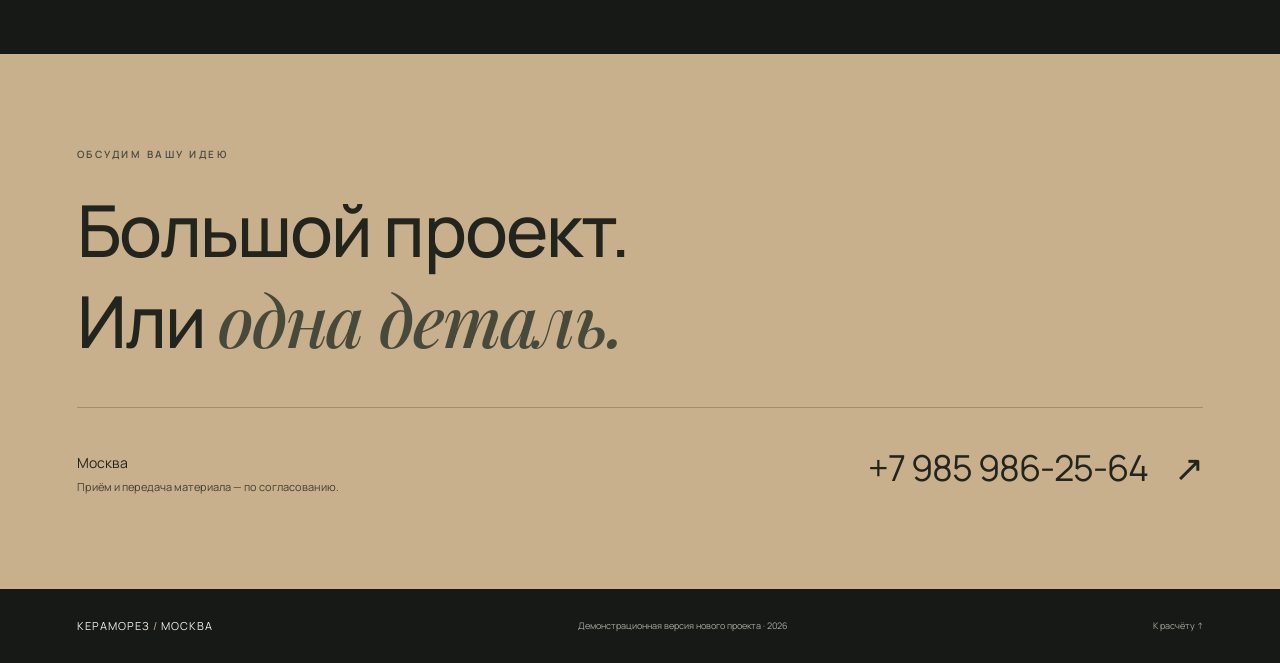
==== commit cb517a73: "Prepare Moscow service SEO, pricing content and sitemap" ====
--- a/index.html
+++ b/index.html
@@ -1,23 +1,43 @@
-<!doctype html>
-<html lang="ru">
-<head>
-  <meta charset="utf-8"><meta name="viewport" content="width=device-width,initial-scale=1">
-  <title>КЕРАМОРЕЗ — резка керамогранита в Москве</title>
-  <meta name="description" content="Резка керамогранита по вашим размерам в Москве. Прямой рез, запил под 45°, отверстия. Рассчитайте предварительную стоимость онлайн. +7 985 986-25-64.">
-  <meta name="theme-color" content="#171916">
-  <link rel="icon" href="favicon.svg" type="image/svg+xml"><link rel="stylesheet" href="style.css">
-  <script src="calculator.js" defer></script><script src="app.js" defer></script>
-</head>
-<body>
-<a class="skip" href="#main">Перейти к содержимому</a>
-<header class="header"><a href="#" class="brand" aria-label="Кераморез — на главную"><span class="brand-mark">К<span>/</span></span><span>КЕРАМОРЕЗ<small>МАСТЕРСКАЯ ДЕТАЛЕЙ</small></span></a><nav aria-label="Главная навигация"><a href="#services">Услуги</a><a href="#calculator">Калькулятор</a><a href="#projects">Идеи изделий</a><a href="#contacts">Контакты</a></nav><a class="header-phone" href="tel:+79859862564">+7 985 986-25-64 <span>↗</span></a></header>
-<main id="main">
-<section class="hero"><img class="hero-photo" src="stone-hero.png" alt="Визуализация плит под чёрный мрамор, светлый мрамор и травертин" fetchpriority="high"><div class="hero-shade"></div><div class="hero-content"><p class="eyebrow"><span class="dot"></span> РЕЗКА КЕРАМОГРАНИТА · МОСКВА</p><h1>Точность в резе.<br><em>Характер</em><br>в деталях.</h1><p class="hero-text">Из большой плиты — в вашу идею.<br>Раскрой по размерам, аккуратные углы<br>и вырезы для продуманного интерьера.</p><a class="button primary" href="#calculator">Рассчитать стоимость <span>↗</span></a><a class="hero-link" href="#projects">Посмотреть идеи изделий <span>↓</span></a></div><div class="hero-bottom"><span>01 / МАТЕРИАЛ ОБРЕТАЕТ ФОРМУ</span><span>Мрамор · Камень · Травертин</span></div><span class="image-note">Концептуальная визуализация</span></section>
-<section id="services" class="section services"><div class="section-top"><p class="eyebrow">01 / ВОЗМОЖНОСТИ</p><h2>Одна плита.<br><span class="muted">Много решений.</span></h2><p class="section-intro">От прямого реза до выразительных деталей. Выберите нужную обработку — предварительную стоимость покажет калькулятор.</p></div><div class="service-grid"><article><span class="service-icon">⌁</span><span class="index">01</span><h3>Прямой рез</h3><p>Раскрой под ваш размер для пола, стен, фартука и плинтуса.</p><div class="service-foot"><span>от <strong>150 ₽</strong> / м</span><a href="#calculator" data-operation="90" aria-label="Рассчитать прямой рез">↗</a></div></article><article><span class="service-icon angle-icon">45°</span><span class="index">02</span><h3>Запил под 45°</h3><p>Обработка кромки для стыковки внешних углов без накладного профиля.</p><div class="service-foot"><span>от <strong>450 ₽</strong> / м</span><a href="#calculator" data-operation="45" aria-label="Рассчитать запил 45 градусов">↗</a></div></article><article><span class="service-icon">⊙</span><span class="index">03</span><h3>Отверстия и вырезы</h3><p>Под трубы, сантехнику и электрику. Сложные контуры — по чертежу.</p><div class="service-foot"><span>от <strong>100 ₽</strong> / шт.</span><a href="#calculator" aria-label="Рассчитать отверстия">↗</a></div></article></div><p class="price-note">Минимальная стоимость обработки — 2 000 ₽. Материал, доставка и монтаж рассчитываются отдельно.</p></section>
-<section id="calculator" class="section calculator-section"><div class="section-top"><p class="eyebrow">02 / ВАШ ПРОЕКТ В ЦИФРАХ</p><h2>Размеры ваши.<br><span class="muted">Расчёт — здесь.</span></h2><p class="section-intro">Укажите размер готовой прямоугольной детали и выберите стороны, которые нужно обработать.</p></div><div class="calculator"><div class="calc-editor"><div class="calc-heading"><h3>Параметры детали</h3><span>мм · пог. м · ₽</span></div><form id="calc-form" novalidate><div class="input-grid"><label>Длина, мм<input id="length" name="length" type="number" inputmode="decimal" min="20" max="5000" step="1" value="1200" required></label><label>Ширина, мм<input id="width" name="width" type="number" inputmode="decimal" min="20" max="5000" step="1" value="600" required></label><label>Количество деталей<input id="quantity" name="quantity" type="number" inputmode="numeric" min="1" max="1000" step="1" value="1" required></label><label>Толщина материала<select id="thickness" name="thickness"><option value="standard">6–12 мм</option><option value="thin">Менее 6 мм</option><option value="thick">Более 12 мм</option></select></label></div><fieldset class="angle-field"><legend>Угол обработки кромки</legend><div class="angle-options"><label><input type="radio" name="angle" value="90" checked><span>90° <small>Прямой рез</small></span></label><label><input type="radio" name="angle" value="45"><span>45° <small>Заусовка</small></span></label><label><input type="radio" name="angle" value="custom"><span>Другой <small>По чертежу</small></span></label></div></fieldset><div id="custom-angle-wrap" hidden><label>Нужный угол, °<input id="custom-angle" type="number" min="1" max="179" value="30"></label></div><fieldset class="edge-field"><legend>Какие стороны обрабатываем?</legend><div class="edge-options"><label><input type="checkbox" name="edge" value="top" checked> Верхняя</label><label><input type="checkbox" name="edge" value="bottom"> Нижняя</label><label><input type="checkbox" name="edge" value="left"> Левая</label><label><input type="checkbox" name="edge" value="right"> Правая</label></div></fieldset><div class="diagram" aria-label="Схема выбранных сторон детали"><span id="dim-length" class="dim-length">1 200 мм</span><div class="tile" id="tile"><span id="tile-angle">90°</span><i class="edge top selected"></i><i class="edge bottom"></i><i class="edge left"></i><i class="edge right"></i></div><span id="dim-width" class="dim-width">600 мм</span><span class="diagram-caption">Выбранные стороны выделены цветом</span></div><div class="input-grid holes"><label>Отверстия на одну деталь<input id="holes" type="number" inputmode="numeric" min="0" max="100" step="1" value="0"></label><label>Диаметр отверстия<select id="diameter"><option value="10">10 мм · 100 ₽/шт.</option><option value="50">50 мм · 500 ₽/шт.</option><option value="100">100 мм · 1 000 ₽/шт.</option><option value="120">120 мм · 1 200 ₽/шт.</option><option value="custom">Другой / фигурный вырез</option></select></label></div><p class="field-note">Для разных углов на одной детали добавьте стороны отдельными позициями. Отверстия укажите только в одной из них.</p><p id="validation" class="validation" role="alert"></p><button class="button add-button" type="button" id="add-detail">Добавить в список деталей <span>＋</span></button></form></div><aside class="calc-result"><p class="eyebrow">ПРЕДВАРИТЕЛЬНАЯ СТОИМОСТЬ</p><div class="total" id="total" aria-live="polite">2 000 <span>₽</span></div><p id="estimate-label">С учётом минимального заказа</p><dl class="breakdown"><div><dt>Длина обработки</dt><dd id="cut-length">1,2 м</dd></div><div><dt>Резка и запил</dt><dd id="cut-price">180 ₽</dd></div><div><dt>Отверстия</dt><dd id="hole-price">0 ₽</dd></div><div id="minimum-row"><dt>До минимального заказа</dt><dd id="minimum-price">1 820 ₽</dd></div></dl><div id="manual-note" class="manual-note" hidden></div><div id="detail-list" class="detail-list"></div><p class="current-note" id="current-note">В расчёте: текущая деталь</p><div class="result-actions"><button class="button primary" type="button" id="download-estimate">Скачать расчёт <span>↓</span></button><button class="text-button" type="button" id="copy-estimate">Скопировать расчёт ↗</button><p id="copy-status" role="status"></p></div><div class="result-note"><span>↗</span><p>Стоимость ориентировочная. Окончательную цену и срок согласуем после проверки размеров, материала и чертежа.</p></div><a class="calc-call" href="tel:+79859862564">Обсудить расчёт<br><strong>+7 985 986-25-64</strong></a><button class="text-button reset" type="button" id="reset">Сбросить расчёт</button></aside></div><details class="tariff-details"><summary>Как устроен расчёт и какие тарифы используются <span>＋</span></summary><div><p>Стоимость резки = сумма длин выбранных сторон × количество деталей × тариф. Отверстия считаются на каждую деталь. Минимум 2 000 ₽ применяется один раз ко всему заказу.</p><p>При максимальной стороне до 1 200 мм: прямой рез — 150 ₽/м, запил 45° — 450 ₽/м. Свыше 1 200 до 1 500 мм: прямой рез — 250 ₽/м, запил 45° — 500 ₽/м. Тариф заусовки не складывается с тарифом прямого реза на той же стороне.</p><p>Базовый расчёт используется для толщины 6–12 мм. Другие толщины, формат свыше 1 500 мм, нестандартные углы и отверстия требуют индивидуального расчёта. Это границы онлайн-оценки, а не ограничение возможностей производства. Материал, доставка, склейка, полировка и монтаж не включены.</p><p>Размеры в калькуляторе относятся к готовой детали. Проверка исходной плиты, припусков и раскладки выполняется по чертежу перед подтверждением заказа.</p></div></details></section>
-<section id="projects" class="section projects"><div class="section-top"><p class="eyebrow">03 / ФОРМА И ФАКТУРА</p><h2>Детали, которые<br><em>собирают интерьер.</em></h2><p class="section-intro">Мраморная графика, глубина камня, тепло травертина. Три идеи применения керамогранита.</p></div><div class="project-grid"><article><div class="project-image project-one" role="img" aria-label="Визуализация столешницы под белый мрамор"><span>ВИЗУАЛИЗАЦИЯ</span></div><div class="project-caption"><div><small>01 / СВЕТЛЫЙ МРАМОР</small><h3>Столешница для ванной</h3></div><span>↗</span></div><p>Запил 45° и отверстия под сантехнику.</p></article><article><div class="project-image project-two" role="img" aria-label="Визуализация ступеней из графитового керамогранита"><span>ВИЗУАЛИЗАЦИЯ</span></div><div class="project-caption"><div><small>02 / ГРАФИТОВЫЙ КАМЕНЬ</small><h3>Геометрия ступеней</h3></div><span>↗</span></div><p>Раскрой проступей и подступенков по размерам.</p></article><article><div class="project-image project-three" role="img" aria-label="Визуализация кухонного фартука под травертин"><span>ВИЗУАЛИЗАЦИЯ</span></div><div class="project-caption"><div><small>03 / ТЁПЛЫЙ ТРАВЕРТИН</small><h3>Цельный кухонный фартук</h3></div><span>↗</span></div><p>Подгонка формата и вырезы под розетки.</p></article></div><p class="price-note">Изображения созданы для демонстрации возможных решений. Это не фотографии выполненных заказов. Изготовление и сборка изделий обсуждаются отдельно.</p></section>
-<section class="section process"><p class="eyebrow">04 / ОТ РАЗМЕРА К ДЕТАЛИ</p><h2>Всё начинается<br>с вашего эскиза.</h2><div class="process-grid"><article><span>01</span><h3>Задайте размеры</h3><p>Рассчитайте обработку онлайн. Подготовьте фото материала и эскиз с размерами в миллиметрах.</p></article><article><span>02</span><h3>Согласуйте детали</h3><p>Позвоните, чтобы уточнить стоимость, срок, передачу материала и способ отправки чертежа.</p></article><article><span>03</span><h3>Получите результат</h3><p>Условия изготовления и получения деталей фиксируются при подтверждении заказа.</p></article></div></section>
-<section class="section faq"><div><p class="eyebrow">05 / ПОЛЕЗНО ЗНАТЬ</p><h2>Перед первым<br><span class="muted">резом.</span></h2></div><div class="faq-list"><details><summary>Можно заказать обработку одной плитки?<span>＋</span></summary><p>Можно обсудить и небольшой объём. В предварительном расчёте действует минимальная стоимость обработки 2 000 ₽ на весь заказ.</p></details><details><summary>Что означает запил под 45°?<span>＋</span></summary><p>Это обработка кромки под углом для соединения двух плит на внешнем углу. В калькуляторе оплачивается каждая обрабатываемая сторона: для стыка двух деталей нужно учесть обе кромки.</p></details><details><summary>Цена в калькуляторе окончательная?<span>＋</span></summary><p>Нет. Это предварительная оценка обработки. Точная стоимость зависит от материала, его состояния и задания. Материал, доставка, склейка, полировка и монтаж в расчёт не включены.</p></details><details><summary>Как подготовить размеры и чертёж?<span>＋</span></summary><p>Укажите размеры готовых деталей в миллиметрах, их количество, лицевую сторону, направление рисунка, стороны запила и расположение отверстий. Также понадобятся фактический размер и толщина исходных плит.</p></details><details><summary>Где передать материал и когда забрать заказ?<span>＋</span></summary><p>Место передачи материала и срок готовности уточняются по телефону до поездки. Адрес цеха и график приёма будут опубликованы после подтверждения.</p></details></div></section>
-<section id="contacts" class="section contacts"><p class="eyebrow">ОБСУДИМ ВАШУ ИДЕЮ</p><h2>Большой проект.<br>Или <em>одна деталь.</em></h2><div class="contact-bottom"><p>Москва<br><span>Приём и передача материала — по согласованию.</span></p><a href="tel:+79859862564">+7 985 986-25-64 <span>↗</span></a></div></section>
-</main><footer><a class="footer-brand" href="#">КЕРАМОРЕЗ<span> / </span>МОСКВА</a><span>Демонстрационная версия нового проекта · 2026</span><a href="#calculator">К расчёту ↑</a></footer><dialog id="copy-dialog"><h3>Ваш расчёт</h3><p>Выделите и скопируйте текст:</p><textarea id="copy-text" readonly aria-label="Текст расчёта"></textarea><button class="button primary" id="close-dialog">Закрыть</button></dialog>
-</body></html>
+<!doctype html>
+<html lang="ru">
+<head>
+  <meta charset="utf-8"><meta name="viewport" content="width=device-width,initial-scale=1">
+  <title>Резка керамогранита в Москве — цены и запил 45° | КЕРАМОРЕЗ</title>
+  <meta name="description" content="Резка керамогранита по вашим размерам в Москве. Прямой рез, запил под 45°, отверстия. Рассчитайте предварительную стоимость онлайн. +7 985 986-25-64.">
+  <meta name="theme-color" content="#171916">
+  <link rel="icon" href="favicon.svg" type="image/svg+xml"><link rel="stylesheet" href="style.css">
+  <script src="calculator.js" defer></script><script src="app.js" defer></script>
+  <link rel="canonical" href="https://9897050-web.github.io/keramorez-moscow/">
+  <meta name="robots" content="index,follow,max-image-preview:large">
+  <meta property="og:type" content="website"><meta property="og:locale" content="ru_RU">
+  <meta property="og:site_name" content="КЕРАМОРЕЗ">
+  <meta property="og:title" content="Резка керамогранита в Москве — КЕРАМОРЕЗ">
+  <meta property="og:description" content="Прямой рез, запил под 45° и отверстия. Цены и калькулятор предварительной стоимости по вашим размерам.">
+  <meta property="og:url" content="https://9897050-web.github.io/keramorez-moscow/"><meta property="og:image" content="https://9897050-web.github.io/keramorez-moscow/stone-hero.png">
+  <meta property="og:image:alt" content="Визуализация керамогранита под мрамор и травертин">
+  <meta name="twitter:card" content="summary_large_image">
+  <script type="application/ld+json">{"@context": "https://schema.org", "@graph": [{"@type": "Organization", "@id": "https://9897050-web.github.io/keramorez-moscow/#organization", "name": "КЕРАМОРЕЗ", "url": "https://9897050-web.github.io/keramorez-moscow/", "telephone": "+7-985-986-25-64"}, {"@type": "WebSite", "@id": "https://9897050-web.github.io/keramorez-moscow/#website", "url": "https://9897050-web.github.io/keramorez-moscow/", "name": "КЕРАМОРЕЗ", "inLanguage": "ru-RU", "publisher": {"@id": "https://9897050-web.github.io/keramorez-moscow/#organization"}}, {"@type": "Service", "name": "Резка керамогранита по размерам и запил под 45°", "serviceType": "Резка керамогранита", "areaServed": {"@type": "City", "name": "Москва"}, "provider": {"@id": "https://9897050-web.github.io/keramorez-moscow/#organization"}, "url": "https://9897050-web.github.io/keramorez-moscow/#services"}]}</script>
+</head>
+<body>
+<a class="skip" href="#main">Перейти к содержимому</a>
+<header class="header"><a href="#" class="brand" aria-label="Кераморез — на главную"><span class="brand-mark">К<span>/</span></span><span>КЕРАМОРЕЗ<small>МАСТЕРСКАЯ ДЕТАЛЕЙ</small></span></a><nav aria-label="Главная навигация"><a href="#services">Услуги</a><a href="#prices">Цены</a><a href="#calculator">Калькулятор</a><a href="#projects">Идеи изделий</a><a href="#contacts">Контакты</a></nav><a class="header-phone" href="tel:+79859862564">+7 985 986-25-64 <span>↗</span></a></header>
+<main id="main">
+<section class="hero"><img class="hero-photo" src="stone-hero.png" alt="Визуализация плит под чёрный мрамор, светлый мрамор и травертин" fetchpriority="high"><div class="hero-shade"></div><div class="hero-content"><p class="eyebrow"><span class="dot"></span> РЕЗКА КЕРАМОГРАНИТА · МОСКВА</p><h1 class="seo-title">Резка<br><em>керамогранита</em><br>в Москве.</h1><p class="hero-text">Из большой плиты — в вашу идею.<br>Раскрой по размерам, аккуратные углы<br>и вырезы для продуманного интерьера.</p><a class="button primary" href="#calculator">Рассчитать стоимость <span>↗</span></a><a class="hero-link" href="#projects">Посмотреть идеи изделий <span>↓</span></a></div><div class="hero-bottom"><span>01 / МАТЕРИАЛ ОБРЕТАЕТ ФОРМУ</span><span>Мрамор · Камень · Травертин</span></div><span class="image-note">Концептуальная визуализация</span></section>
+<section id="services" class="section services"><div class="section-top"><p class="eyebrow">01 / ВОЗМОЖНОСТИ</p><h2>Одна плита.<br><span class="muted">Много решений.</span></h2><p class="section-intro">От прямого реза до выразительных деталей. Выберите нужную обработку — предварительную стоимость покажет калькулятор.</p></div><div class="service-grid"><article><span class="service-icon">⌁</span><span class="index">01</span><h3>Прямой рез</h3><p>Раскрой под ваш размер для пола, стен, фартука и плинтуса.</p><div class="service-foot"><span>от <strong>150 ₽</strong> / м</span><a href="#calculator" data-operation="90" aria-label="Рассчитать прямой рез">↗</a></div></article><article><span class="service-icon angle-icon">45°</span><span class="index">02</span><h3>Запил под 45°</h3><p>Обработка кромки для стыковки внешних углов без накладного профиля.</p><div class="service-foot"><span>от <strong>450 ₽</strong> / м</span><a href="#calculator" data-operation="45" aria-label="Рассчитать запил 45 градусов">↗</a></div></article><article><span class="service-icon">⊙</span><span class="index">03</span><h3>Отверстия и вырезы</h3><p>Под трубы, сантехнику и электрику. Сложные контуры — по чертежу.</p><div class="service-foot"><span>от <strong>100 ₽</strong> / шт.</span><a href="#calculator" aria-label="Рассчитать отверстия">↗</a></div></article></div><p class="price-note">Минимальная стоимость обработки — 2 000 ₽. Материал, доставка и монтаж рассчитываются отдельно.</p></section>
+<section id="calculator" class="section calculator-section"><div class="section-top"><p class="eyebrow">02 / ВАШ ПРОЕКТ В ЦИФРАХ</p><h2>Размеры ваши.<br><span class="muted">Расчёт — здесь.</span></h2><p class="section-intro">Укажите размер готовой прямоугольной детали и выберите стороны, которые нужно обработать.</p></div><div class="calculator"><div class="calc-editor"><div class="calc-heading"><h3>Параметры детали</h3><span>мм · пог. м · ₽</span></div><form id="calc-form" novalidate><div class="input-grid"><label>Длина, мм<input id="length" name="length" type="number" inputmode="decimal" min="20" max="5000" step="1" value="1200" required></label><label>Ширина, мм<input id="width" name="width" type="number" inputmode="decimal" min="20" max="5000" step="1" value="600" required></label><label>Количество деталей<input id="quantity" name="quantity" type="number" inputmode="numeric" min="1" max="1000" step="1" value="1" required></label><label>Толщина материала<select id="thickness" name="thickness"><option value="standard">6–12 мм</option><option value="thin">Менее 6 мм</option><option value="thick">Более 12 мм</option></select></label></div><fieldset class="angle-field"><legend>Угол обработки кромки</legend><div class="angle-options"><label><input type="radio" name="angle" value="90" checked><span>90° <small>Прямой рез</small></span></label><label><input type="radio" name="angle" value="45"><span>45° <small>Заусовка</small></span></label><label><input type="radio" name="angle" value="custom"><span>Другой <small>По чертежу</small></span></label></div></fieldset><div id="custom-angle-wrap" hidden><label>Нужный угол, °<input id="custom-angle" type="number" min="1" max="179" value="30"></label></div><fieldset class="edge-field"><legend>Какие стороны обрабатываем?</legend><div class="edge-options"><label><input type="checkbox" name="edge" value="top" checked> Верхняя</label><label><input type="checkbox" name="edge" value="bottom"> Нижняя</label><label><input type="checkbox" name="edge" value="left"> Левая</label><label><input type="checkbox" name="edge" value="right"> Правая</label></div></fieldset><div class="diagram" aria-label="Схема выбранных сторон детали"><span id="dim-length" class="dim-length">1 200 мм</span><div class="tile" id="tile"><span id="tile-angle">90°</span><i class="edge top selected"></i><i class="edge bottom"></i><i class="edge left"></i><i class="edge right"></i></div><span id="dim-width" class="dim-width">600 мм</span><span class="diagram-caption">Выбранные стороны выделены цветом</span></div><div class="input-grid holes"><label>Отверстия на одну деталь<input id="holes" type="number" inputmode="numeric" min="0" max="100" step="1" value="0"></label><label>Диаметр отверстия<select id="diameter"><option value="10">10 мм · 100 ₽/шт.</option><option value="50">50 мм · 500 ₽/шт.</option><option value="100">100 мм · 1 000 ₽/шт.</option><option value="120">120 мм · 1 200 ₽/шт.</option><option value="custom">Другой / фигурный вырез</option></select></label></div><p class="field-note">Для разных углов на одной детали добавьте стороны отдельными позициями. Отверстия укажите только в одной из них.</p><p id="validation" class="validation" role="alert"></p><button class="button add-button" type="button" id="add-detail">Добавить в список деталей <span>＋</span></button></form></div><aside class="calc-result"><p class="eyebrow">ПРЕДВАРИТЕЛЬНАЯ СТОИМОСТЬ</p><div class="total" id="total" aria-live="polite">2 000 <span>₽</span></div><p id="estimate-label">С учётом минимального заказа</p><dl class="breakdown"><div><dt>Длина обработки</dt><dd id="cut-length">1,2 м</dd></div><div><dt>Резка и запил</dt><dd id="cut-price">180 ₽</dd></div><div><dt>Отверстия</dt><dd id="hole-price">0 ₽</dd></div><div id="minimum-row"><dt>До минимального заказа</dt><dd id="minimum-price">1 820 ₽</dd></div></dl><div id="manual-note" class="manual-note" hidden></div><div id="detail-list" class="detail-list"></div><p class="current-note" id="current-note">В расчёте: текущая деталь</p><div class="result-actions"><button class="button primary" type="button" id="download-estimate">Скачать расчёт <span>↓</span></button><button class="text-button" type="button" id="copy-estimate">Скопировать расчёт ↗</button><p id="copy-status" role="status"></p></div><div class="result-note"><span>↗</span><p>Стоимость ориентировочная. Окончательную цену и срок согласуем после проверки размеров, материала и чертежа.</p></div><a class="calc-call" href="tel:+79859862564">Обсудить расчёт<br><strong>+7 985 986-25-64</strong></a><button class="text-button reset" type="button" id="reset">Сбросить расчёт</button></aside></div><details class="tariff-details"><summary>Как устроен расчёт и какие тарифы используются <span>＋</span></summary><div><p>Стоимость резки = сумма длин выбранных сторон × количество деталей × тариф. Отверстия считаются на каждую деталь. Минимум 2 000 ₽ применяется один раз ко всему заказу.</p><p>При максимальной стороне до 1 200 мм: прямой рез — 150 ₽/м, запил 45° — 450 ₽/м. Свыше 1 200 до 1 500 мм: прямой рез — 250 ₽/м, запил 45° — 500 ₽/м. Тариф заусовки не складывается с тарифом прямого реза на той же стороне.</p><p>Базовый расчёт используется для толщины 6–12 мм. Другие толщины, формат свыше 1 500 мм, нестандартные углы и отверстия требуют индивидуального расчёта. Это границы онлайн-оценки, а не ограничение возможностей производства. Материал, доставка, склейка, полировка и монтаж не включены.</p><p>Размеры в калькуляторе относятся к готовой детали. Проверка исходной плиты, припусков и раскладки выполняется по чертежу перед подтверждением заказа.</p></div></details></section>
+<section id="projects" class="section projects"><div class="section-top"><p class="eyebrow">03 / ФОРМА И ФАКТУРА</p><h2>Детали, которые<br><em>собирают интерьер.</em></h2><p class="section-intro">Мраморная графика, глубина камня, тепло травертина. Три идеи применения керамогранита.</p></div><div class="project-grid"><article><div class="project-image project-one" role="img" aria-label="Визуализация столешницы под белый мрамор"><span>ВИЗУАЛИЗАЦИЯ</span></div><div class="project-caption"><div><small>01 / СВЕТЛЫЙ МРАМОР</small><h3>Столешница для ванной</h3></div><span>↗</span></div><p>Запил 45° и отверстия под сантехнику.</p></article><article><div class="project-image project-two" role="img" aria-label="Визуализация ступеней из графитового керамогранита"><span>ВИЗУАЛИЗАЦИЯ</span></div><div class="project-caption"><div><small>02 / ГРАФИТОВЫЙ КАМЕНЬ</small><h3>Геометрия ступеней</h3></div><span>↗</span></div><p>Раскрой проступей и подступенков по размерам.</p></article><article><div class="project-image project-three" role="img" aria-label="Визуализация кухонного фартука под травертин"><span>ВИЗУАЛИЗАЦИЯ</span></div><div class="project-caption"><div><small>03 / ТЁПЛЫЙ ТРАВЕРТИН</small><h3>Цельный кухонный фартук</h3></div><span>↗</span></div><p>Подгонка формата и вырезы под розетки.</p></article></div><p class="price-note">Изображения созданы для демонстрации возможных решений. Это не фотографии выполненных заказов. Изготовление и сборка изделий обсуждаются отдельно.</p></section>
+<section id="prices" class="section seo-section">
+<p class="eyebrow">УСЛУГИ И СТОИМОСТЬ</p><h2>Резка керамогранита:<br><span class="muted">цены и подготовка заказа.</span></h2>
+<p class="seo-lead">Для предварительной оценки нужны размеры готовых деталей, количество, толщина материала и вид обработки. Стоимость резки рассчитывается по длине выбранных сторон, а отверстия — поштучно.</p>
+<div class="price-table-wrap"><table class="price-table"><caption>Тарифы предварительного расчёта для толщины 6–12 мм</caption><thead><tr><th scope="col">Обработка</th><th scope="col">Максимальная сторона детали до 1 200 мм</th><th scope="col">Свыше 1 200 до 1 500 мм</th></tr></thead><tbody><tr><th scope="row">Прямой рез</th><td>150 ₽ / м</td><td>250 ₽ / м</td></tr><tr><th scope="row">Запил под 45°</th><td>450 ₽ / м</td><td>500 ₽ / м</td></tr><tr><th scope="row">Отверстие Ø10 / 50 / 100 / 120 мм</th><td colspan="2">100 / 500 / 1 000 / 1 200 ₽ за отверстие</td></tr></tbody></table></div>
+<p class="seo-note">Минимальная стоимость обработки всего заказа — 2 000 ₽. Это ориентиры для предварительного расчёта, окончательная цена согласуется после проверки материала и задания. Материал, доставка, склейка, полировка и монтаж не включены. Другую толщину, формат свыше 1 500 мм и нестандартные вырезы рассчитываем по чертежу.</p>
+<div class="seo-grid"><article><h3>Резка керамогранита по размерам</h3><p>Прямой раскрой нужен для подгонки плит на стены и пол, кухонного фартука и плинтусов. На эскизе укажите размеры готовых деталей в миллиметрах и отметьте стороны, требующие обработки. Направление рисунка и расположение деталей на исходной плите согласуются отдельно.</p><p>Калькулятор использует наибольшую сторону готовой детали для выбора тарифа. Поэтому при согласовании заказа также сообщите фактические размеры исходных плит и их толщину.</p></article>
+<article><h3>Запил керамогранита под 45°</h3><p>Запил, или заусовка, — обработка кромки для соединения двух деталей на внешнем углу. Такой стык используют при облицовке коробов, ниш и других элементов интерьера. Для расчёта отметьте каждую кромку, которую нужно обработать.</p><p>Например, стык длиной 1 метр из двух деталей — это 2 метра запила. При базовом тарифе обработка составит 900 ₽, но для отдельного заказа действует минимум 2 000 ₽. Склейка и монтаж в эту сумму не входят.</p></article>
+<article><h3>Отверстия и вырезы в плитке</h3><p>Для отверстий под трубы и коммуникации нужны диаметр, количество и координаты центра относительно краёв детали. В калькуляторе указывается количество отверстий на одну деталь: при увеличении числа деталей их стоимость увеличится соответственно.</p><p>Для розеток и сложных контуров подготовьте чертёж или шаблон. Возможность обработки и цену нестандартного выреза нужно согласовать до передачи материала.</p></article>
+<article><h3>Как заказать обработку в Москве</h3><p>Подготовьте эскиз, фото лицевой стороны и маркировки плитки. Укажите размеры, количество деталей, нужный угол, отверстия и направление рисунка. Расчёт из калькулятора можно скачать или скопировать.</p><p>Позвоните по номеру <a href="tel:+79859862564">+7 985 986-25-64</a>, чтобы согласовать задание, стоимость, сроки и место передачи материала. Небольшие и поштучные заказы обсуждаются с учётом минимальной стоимости обработки.</p></article></div>
+<a class="button primary" href="#calculator">Рассчитать свой заказ <span>↗</span></a></section>
+<section class="section process"><p class="eyebrow">04 / ОТ РАЗМЕРА К ДЕТАЛИ</p><h2>Всё начинается<br>с вашего эскиза.</h2><div class="process-grid"><article><span>01</span><h3>Задайте размеры</h3><p>Рассчитайте обработку онлайн. Подготовьте фото материала и эскиз с размерами в миллиметрах.</p></article><article><span>02</span><h3>Согласуйте детали</h3><p>Позвоните, чтобы уточнить стоимость, срок, передачу материала и способ отправки чертежа.</p></article><article><span>03</span><h3>Получите результат</h3><p>Условия изготовления и получения деталей фиксируются при подтверждении заказа.</p></article></div></section>
+<section class="section faq"><div><p class="eyebrow">05 / ПОЛЕЗНО ЗНАТЬ</p><h2>Перед первым<br><span class="muted">резом.</span></h2></div><div class="faq-list"><details><summary>Можно заказать обработку одной плитки?<span>＋</span></summary><p>Можно обсудить и небольшой объём. В предварительном расчёте действует минимальная стоимость обработки 2 000 ₽ на весь заказ.</p></details><details><summary>Что означает запил под 45°?<span>＋</span></summary><p>Это обработка кромки под углом для соединения двух плит на внешнем углу. В калькуляторе оплачивается каждая обрабатываемая сторона: для стыка двух деталей нужно учесть обе кромки.</p></details><details><summary>Цена в калькуляторе окончательная?<span>＋</span></summary><p>Нет. Это предварительная оценка обработки. Точная стоимость зависит от материала, его состояния и задания. Материал, доставка, склейка, полировка и монтаж в расчёт не включены.</p></details><details><summary>Как подготовить размеры и чертёж?<span>＋</span></summary><p>Укажите размеры готовых деталей в миллиметрах, их количество, лицевую сторону, направление рисунка, стороны запила и расположение отверстий. Также понадобятся фактический размер и толщина исходных плит.</p></details><details><summary>Где передать материал и когда забрать заказ?<span>＋</span></summary><p>Место передачи материала и срок готовности уточняются по телефону до поездки. Адрес цеха и график приёма будут опубликованы после подтверждения.</p></details></div></section>
+<section id="contacts" class="section contacts"><p class="eyebrow">ОБСУДИМ ВАШУ ИДЕЮ</p><h2>Большой проект.<br>Или <em>одна деталь.</em></h2><div class="contact-bottom"><p>Москва<br><span>Приём и передача материала — по согласованию.</span></p><a href="tel:+79859862564">+7 985 986-25-64 <span>↗</span></a></div></section>
+</main><footer><a class="footer-brand" href="#">КЕРАМОРЕЗ<span> / </span>МОСКВА</a><span>Демонстрационная версия нового проекта · 2026</span><a href="#calculator">К расчёту ↑</a></footer><dialog id="copy-dialog"><h3>Ваш расчёт</h3><p>Выделите и скопируйте текст:</p><textarea id="copy-text" readonly aria-label="Текст расчёта"></textarea><button class="button primary" id="close-dialog">Закрыть</button></dialog>
+</body></html>
--- a/style.css
+++ b/style.css
@@ -4,3 +4,5 @@
 @media(max-width:720px){.header{height:78px;flex-wrap:wrap;gap:0;padding:12px 5%;align-content:center;justify-content:space-between}.header nav{display:none}.brand{font-size:13px;letter-spacing:1.5px;gap:9px}.brand small{font-size:6px;letter-spacing:1.5px}.brand-mark{font-size:27px}.brand-mark span{font-size:28px}.header-phone{font-size:11px}.header-phone span{display:none}.hero{min-height:680px;height:calc(100svh - 78px);max-height:900px}.hero-photo{object-position:65% center}.hero-shade{background:linear-gradient(90deg,#10130fe8,#10130f88 65%,#10130f30),linear-gradient(0deg,#10130f88,transparent 50%)}.hero-content{padding:60px 6% 120px}h1{font-size:57px;letter-spacing:-3px}.hero-text{font-size:13px}.eyebrow{font-size:8px;letter-spacing:1.8px}.hero-bottom{font-size:7px}.hero-bottom>span:last-child{display:none}.image-note{font-size:8px;bottom:70px;left:6%;right:auto}.section{padding:58px 6%}.section-top{display:block;margin-bottom:30px}.section-top .eyebrow{margin-bottom:18px}.section-intro{margin:20px 0 0;max-width:100%;font-size:12px}.service-grid{grid-template-columns:1fr}.service-grid article{padding:24px}.service-grid article+article{border-left:0;border-top:1px solid var(--line)}.service-icon{height:65px}.service-grid p{max-width:100%;min-height:0}.service-foot{padding-top:15px;margin-top:20px}.calculator{grid-template-columns:1fr}.calc-editor{padding:23px 18px}.calc-result{padding:28px 23px;border-top:1px solid var(--line)}.calc-heading h3{font-size:17px}.input-grid{gap:15px 12px}input[type=number],select{font-size:16px;padding:11px 9px}label,legend{font-size:10px}.edge-options{gap:12px}.edge-options label{font-size:10px}.angle-options span{font-size:20px}.angle-options small{font-size:8px}.total{font-size:57px}.project-grid{grid-template-columns:1fr;gap:32px}.project-image{aspect-ratio:2/2.3;background-size:300% auto;background-position-y:center}.project-caption h3{font-size:20px}.process-grid{grid-template-columns:1fr;gap:25px}.process-grid article{display:grid;grid-template-columns:35px 1fr;gap:0 15px}.process-grid article>span{grid-row:1/3;margin-top:3px}.process-grid h3{margin-bottom:8px}.process-grid p{max-width:100%;grid-column:2}.faq{grid-template-columns:1fr;gap:30px}.faq summary{font-size:12px}.contacts h2{font-size:43px}.contact-bottom{display:block;margin-top:30px;padding-top:22px}.contact-bottom>a{display:block;font-size:25px;margin-top:24px}.contact-bottom>a span{margin-left:10px}footer{flex-wrap:wrap;gap:15px;padding:25px 6%}footer>span{order:3;width:100%;font-size:8px}footer>a:last-child{margin-left:auto}.price-note{font-size:9px}.holes{grid-template-columns:1fr}.diagram{height:205px}}
 @media(prefers-reduced-motion:reduce){html{scroll-behavior:auto}*{transition:none!important}}@media print{.header,.hero,.services,.projects,.process,.faq,.contacts,footer,.calc-editor,.tariff-details,.result-actions,.reset,.section-top,.calc-call{display:none!important}.section,.calculator,.calc-result{padding:0!important;display:block;border:0;background:white;color:black}.calc-result{padding:30px!important}.calc-result:before{content:'КЕРАМОРЕЗ · +7 985 986-25-64';display:block;margin-bottom:30px}.calc-result *{color:black!important}body{background:white}}
 .calculator>*{min-width:0}.input-grid>*{min-width:0}.calc-heading{flex-wrap:wrap}.calc-editor input,.calc-editor select{min-width:0}
+
+.seo-title{font-size:clamp(40px,5.2vw,74px);letter-spacing:-2px}.seo-title em{font-size:1em}.seo-section{border-top:1px solid var(--line)}.seo-lead{max-width:760px;color:var(--muted);margin:28px 0}.price-table-wrap{overflow-x:auto}.price-table{width:100%;border-collapse:collapse;font-size:13px}.price-table caption{text-align:left;color:var(--accent);padding:0 0 14px}.price-table th,.price-table td{text-align:left;padding:18px;border:1px solid var(--line)}.price-table thead{background:var(--panel)}.seo-note{font-size:12px;color:var(--muted);margin:20px 0 38px}.seo-grid{display:grid;grid-template-columns:1fr 1fr;gap:25px 55px;margin-bottom:25px}.seo-grid h3{font-size:22px;line-height:1.4}.seo-grid p{color:var(--muted);font-size:14px}.seo-grid a{text-decoration:underline;text-underline-offset:4px}@media(max-width:720px){.seo-title{font-size:clamp(30px,8.6vw,56px);letter-spacing:-1.5px}.seo-grid{grid-template-columns:1fr;gap:20px}.price-table{font-size:11px}.price-table th,.price-table td{padding:10px}.seo-lead{font-size:13px}.seo-grid h3{font-size:20px}}@media print{.seo-section{display:none!important}}
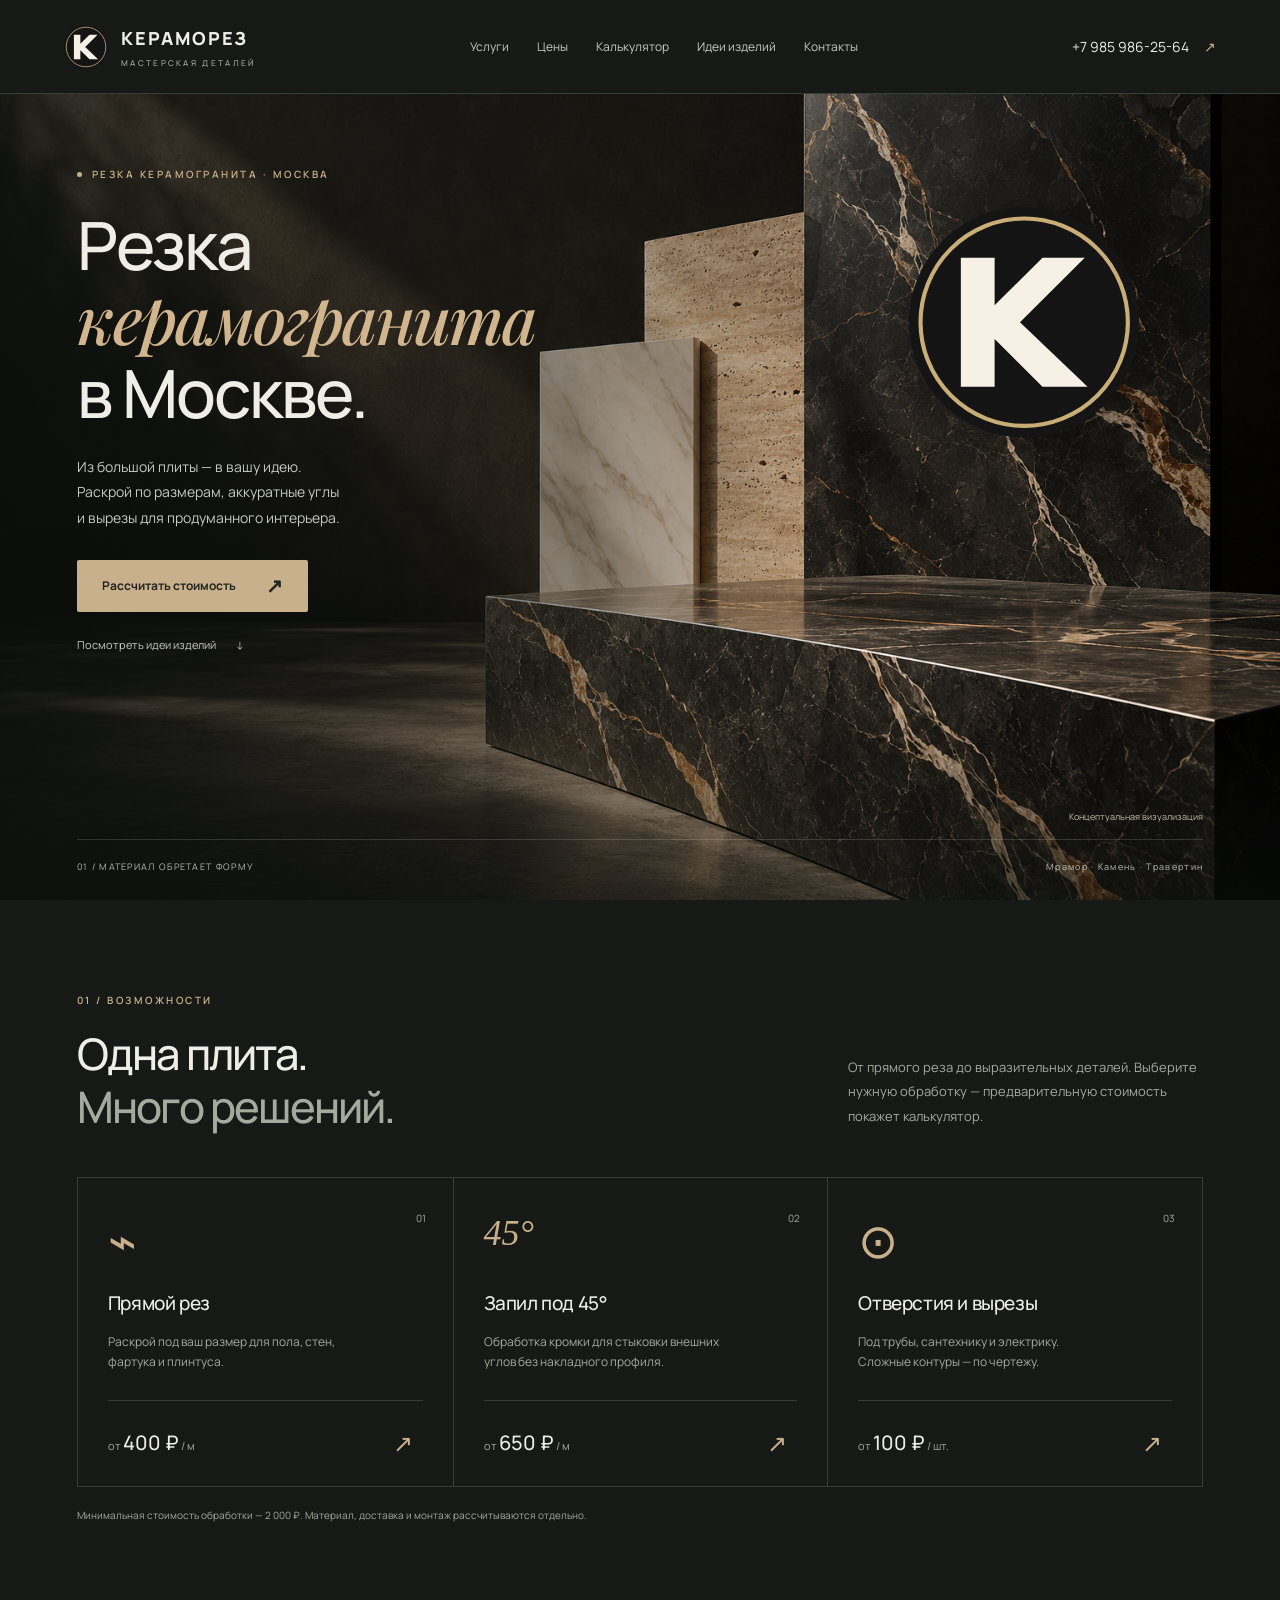
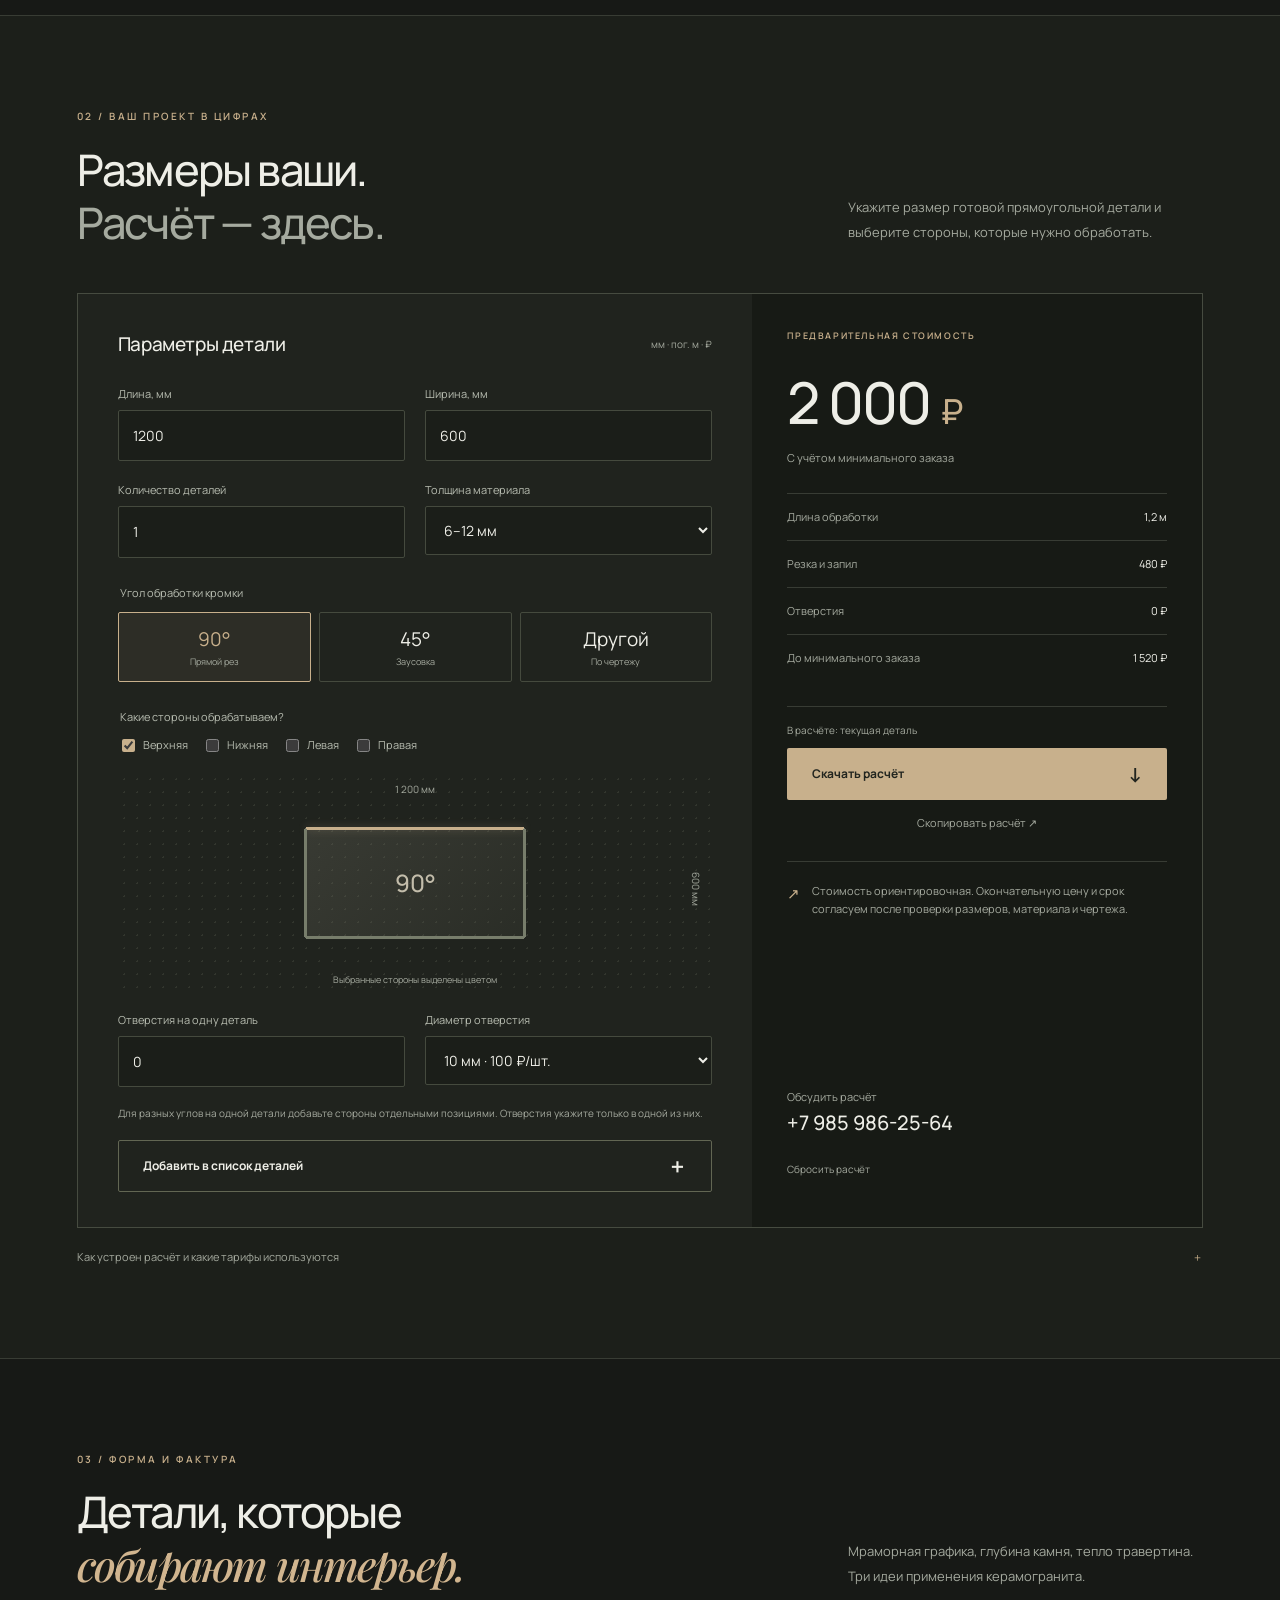
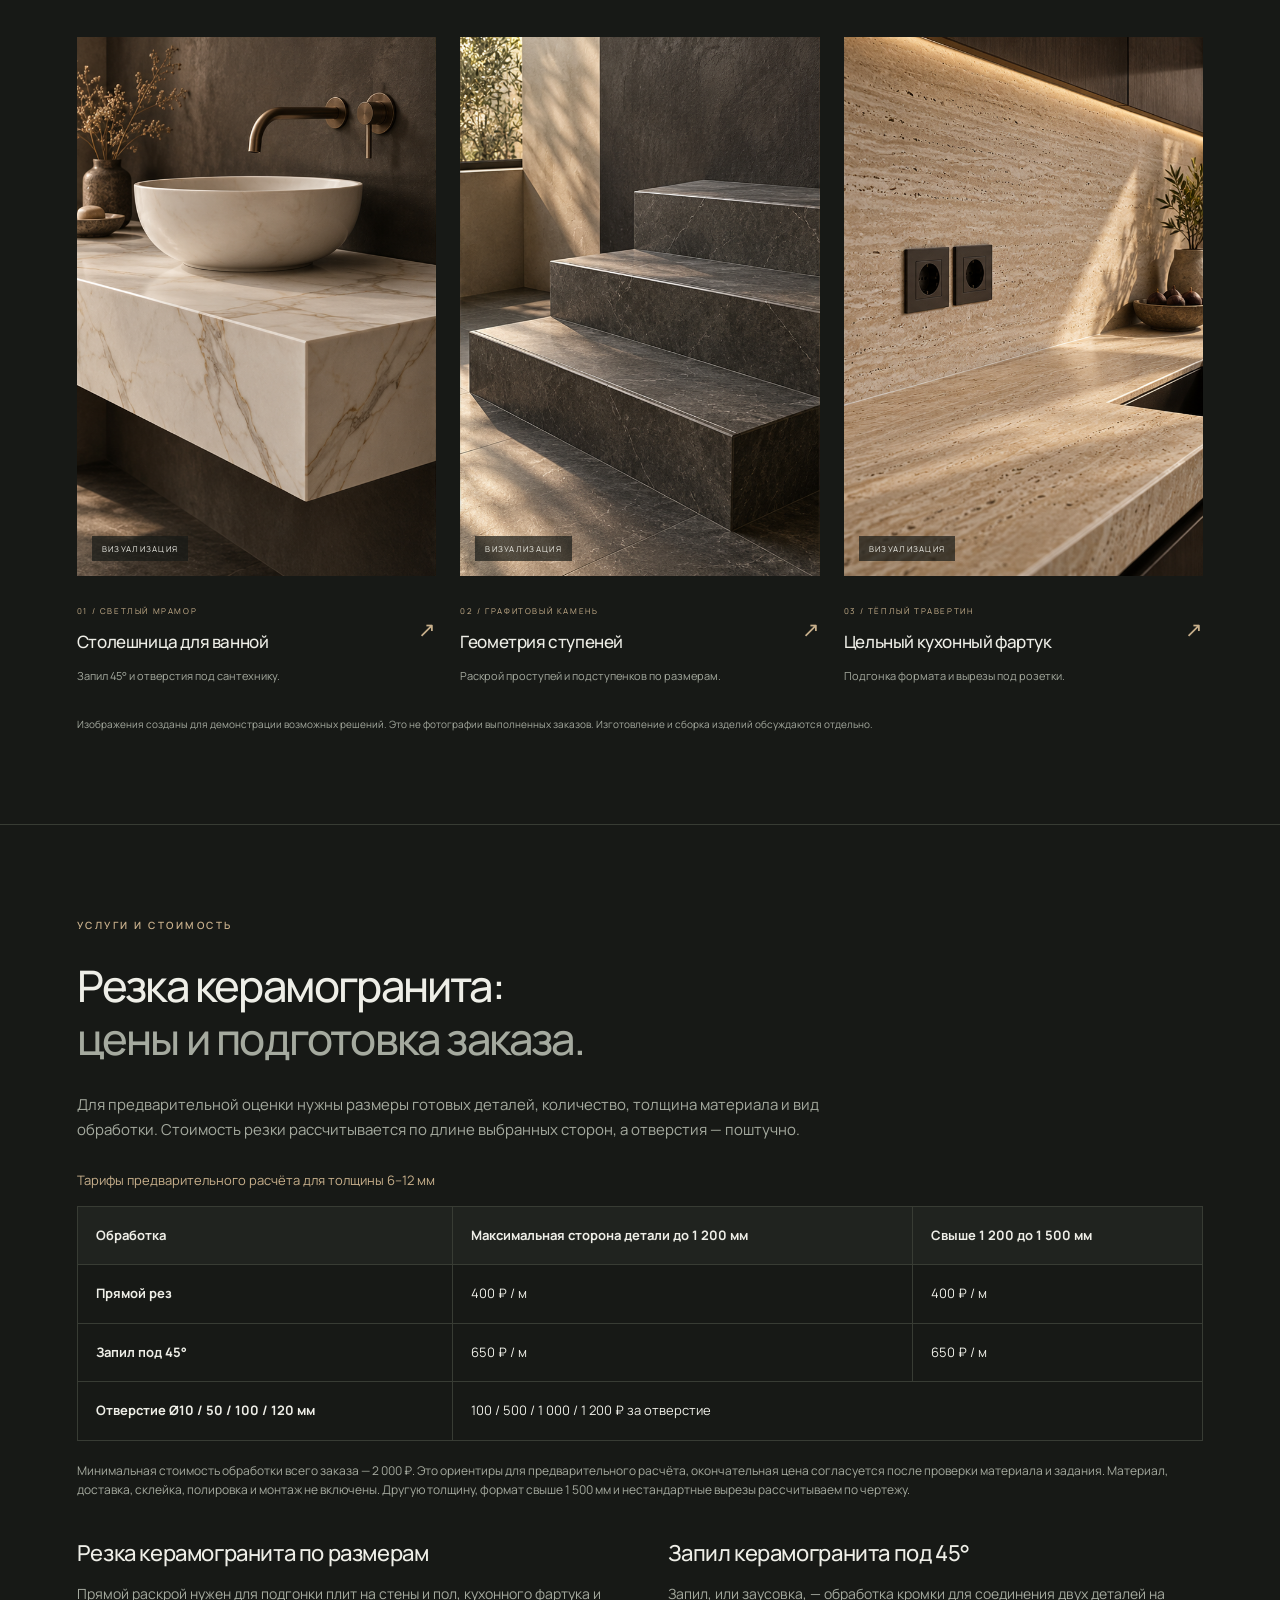
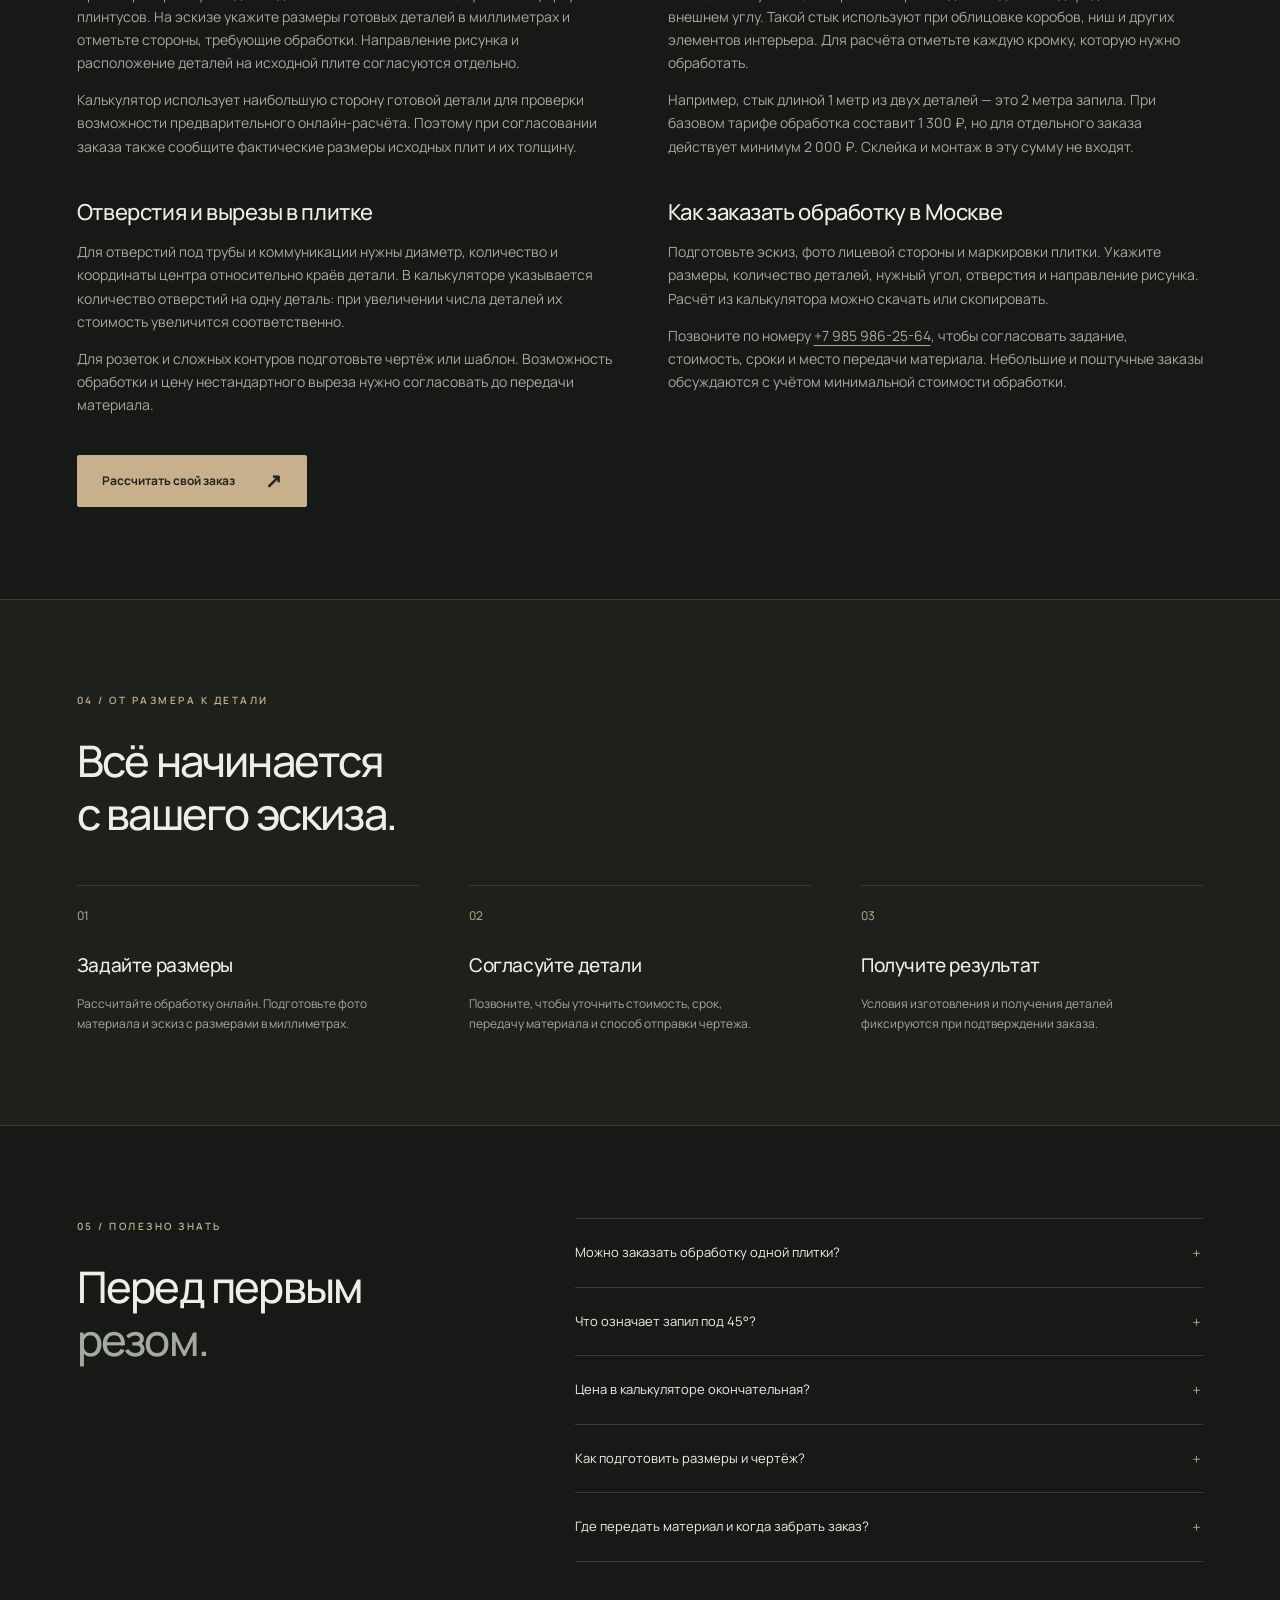
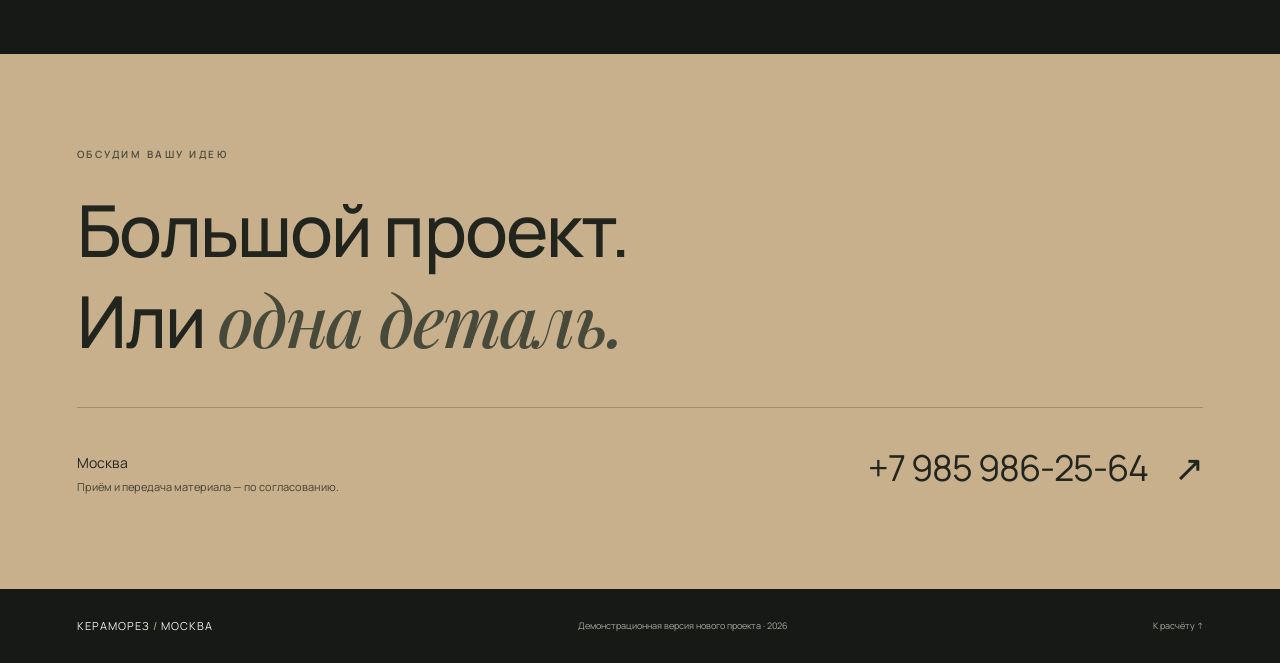
==== commit 27f220d1: "Add brand logos and update cutting prices to 400/650 RUB" ====
--- a/index.html
+++ b/index.html
@@ -1,38 +1,39 @@
 <!doctype html>
 <html lang="ru">
 <head>
+  <meta name="yandex-verification" content="205956099c6c65e0" />
   <meta charset="utf-8"><meta name="viewport" content="width=device-width,initial-scale=1">
   <title>Резка керамогранита в Москве — цены и запил 45° | КЕРАМОРЕЗ</title>
   <meta name="description" content="Резка керамогранита по вашим размерам в Москве. Прямой рез, запил под 45°, отверстия. Рассчитайте предварительную стоимость онлайн. +7 985 986-25-64.">
   <meta name="theme-color" content="#171916">
-  <link rel="icon" href="favicon.svg" type="image/svg+xml"><link rel="stylesheet" href="style.css">
-  <script src="calculator.js" defer></script><script src="app.js" defer></script>
-  <link rel="canonical" href="https://9897050-web.github.io/keramorez-moscow/">
+  <link rel="icon" href="favicon.svg" type="image/svg+xml"><link rel="stylesheet" href="style.css?v=20261027">
+  <script src="calculator.js?v=20261027" defer></script><script src="app.js" defer></script>
+  <link rel="canonical" href="https://keramorez.su/">
   <meta name="robots" content="index,follow,max-image-preview:large">
   <meta property="og:type" content="website"><meta property="og:locale" content="ru_RU">
   <meta property="og:site_name" content="КЕРАМОРЕЗ">
   <meta property="og:title" content="Резка керамогранита в Москве — КЕРАМОРЕЗ">
   <meta property="og:description" content="Прямой рез, запил под 45° и отверстия. Цены и калькулятор предварительной стоимости по вашим размерам.">
-  <meta property="og:url" content="https://9897050-web.github.io/keramorez-moscow/"><meta property="og:image" content="https://9897050-web.github.io/keramorez-moscow/stone-hero.png">
+  <meta property="og:url" content="https://keramorez.su/"><meta property="og:image" content="https://keramorez.su/stone-hero.png">
   <meta property="og:image:alt" content="Визуализация керамогранита под мрамор и травертин">
   <meta name="twitter:card" content="summary_large_image">
-  <script type="application/ld+json">{"@context": "https://schema.org", "@graph": [{"@type": "Organization", "@id": "https://9897050-web.github.io/keramorez-moscow/#organization", "name": "КЕРАМОРЕЗ", "url": "https://9897050-web.github.io/keramorez-moscow/", "telephone": "+7-985-986-25-64"}, {"@type": "WebSite", "@id": "https://9897050-web.github.io/keramorez-moscow/#website", "url": "https://9897050-web.github.io/keramorez-moscow/", "name": "КЕРАМОРЕЗ", "inLanguage": "ru-RU", "publisher": {"@id": "https://9897050-web.github.io/keramorez-moscow/#organization"}}, {"@type": "Service", "name": "Резка керамогранита по размерам и запил под 45°", "serviceType": "Резка керамогранита", "areaServed": {"@type": "City", "name": "Москва"}, "provider": {"@id": "https://9897050-web.github.io/keramorez-moscow/#organization"}, "url": "https://9897050-web.github.io/keramorez-moscow/#services"}]}</script>
+  <script type="application/ld+json">{"@context": "https://schema.org", "@graph": [{"@type": "Organization", "@id": "https://keramorez.su/#organization", "name": "КЕРАМОРЕЗ", "url": "https://keramorez.su/", "telephone": "+7-985-986-25-64"}, {"@type": "WebSite", "@id": "https://keramorez.su/#website", "url": "https://keramorez.su/", "name": "КЕРАМОРЕЗ", "inLanguage": "ru-RU", "publisher": {"@id": "https://keramorez.su/#organization"}}, {"@type": "Service", "name": "Резка керамогранита по размерам и запил под 45°", "serviceType": "Резка керамогранита", "areaServed": {"@type": "City", "name": "Москва"}, "provider": {"@id": "https://keramorez.su/#organization"}, "url": "https://keramorez.su/#services"}]}</script>
 </head>
 <body>
 <a class="skip" href="#main">Перейти к содержимому</a>
-<header class="header"><a href="#" class="brand" aria-label="Кераморез — на главную"><span class="brand-mark">К<span>/</span></span><span>КЕРАМОРЕЗ<small>МАСТЕРСКАЯ ДЕТАЛЕЙ</small></span></a><nav aria-label="Главная навигация"><a href="#services">Услуги</a><a href="#prices">Цены</a><a href="#calculator">Калькулятор</a><a href="#projects">Идеи изделий</a><a href="#contacts">Контакты</a></nav><a class="header-phone" href="tel:+79859862564">+7 985 986-25-64 <span>↗</span></a></header>
+<header class="header"><a href="#" class="brand" aria-label="Кераморез — на главную"><svg class="brand-logo" aria-hidden="true" xmlns="http://www.w3.org/2000/svg" width="100" height="100" viewBox="0 0 100 100"><circle cx="50" cy="50" r="50" fill="#141414"/><circle cx="50" cy="50" r="45" fill="none" stroke="#C9AD77" stroke-width="1.8"/><path fill="#F6F0E5" transform="translate(22.5 22) scale(1.2222222 1.2173913)" d="M0 0H12V17L29 0H44L21 23L45 46H29L12 29V46H0Z"/></svg><span>КЕРАМОРЕЗ<small>МАСТЕРСКАЯ ДЕТАЛЕЙ</small></span></a><nav aria-label="Главная навигация"><a href="#services">Услуги</a><a href="#prices">Цены</a><a href="#calculator">Калькулятор</a><a href="#projects">Идеи изделий</a><a href="#contacts">Контакты</a></nav><a class="header-phone" href="tel:+79859862564">+7 985 986-25-64 <span>↗</span></a></header>
 <main id="main">
-<section class="hero"><img class="hero-photo" src="stone-hero.png" alt="Визуализация плит под чёрный мрамор, светлый мрамор и травертин" fetchpriority="high"><div class="hero-shade"></div><div class="hero-content"><p class="eyebrow"><span class="dot"></span> РЕЗКА КЕРАМОГРАНИТА · МОСКВА</p><h1 class="seo-title">Резка<br><em>керамогранита</em><br>в Москве.</h1><p class="hero-text">Из большой плиты — в вашу идею.<br>Раскрой по размерам, аккуратные углы<br>и вырезы для продуманного интерьера.</p><a class="button primary" href="#calculator">Рассчитать стоимость <span>↗</span></a><a class="hero-link" href="#projects">Посмотреть идеи изделий <span>↓</span></a></div><div class="hero-bottom"><span>01 / МАТЕРИАЛ ОБРЕТАЕТ ФОРМУ</span><span>Мрамор · Камень · Травертин</span></div><span class="image-note">Концептуальная визуализация</span></section>
-<section id="services" class="section services"><div class="section-top"><p class="eyebrow">01 / ВОЗМОЖНОСТИ</p><h2>Одна плита.<br><span class="muted">Много решений.</span></h2><p class="section-intro">От прямого реза до выразительных деталей. Выберите нужную обработку — предварительную стоимость покажет калькулятор.</p></div><div class="service-grid"><article><span class="service-icon">⌁</span><span class="index">01</span><h3>Прямой рез</h3><p>Раскрой под ваш размер для пола, стен, фартука и плинтуса.</p><div class="service-foot"><span>от <strong>150 ₽</strong> / м</span><a href="#calculator" data-operation="90" aria-label="Рассчитать прямой рез">↗</a></div></article><article><span class="service-icon angle-icon">45°</span><span class="index">02</span><h3>Запил под 45°</h3><p>Обработка кромки для стыковки внешних углов без накладного профиля.</p><div class="service-foot"><span>от <strong>450 ₽</strong> / м</span><a href="#calculator" data-operation="45" aria-label="Рассчитать запил 45 градусов">↗</a></div></article><article><span class="service-icon">⊙</span><span class="index">03</span><h3>Отверстия и вырезы</h3><p>Под трубы, сантехнику и электрику. Сложные контуры — по чертежу.</p><div class="service-foot"><span>от <strong>100 ₽</strong> / шт.</span><a href="#calculator" aria-label="Рассчитать отверстия">↗</a></div></article></div><p class="price-note">Минимальная стоимость обработки — 2 000 ₽. Материал, доставка и монтаж рассчитываются отдельно.</p></section>
-<section id="calculator" class="section calculator-section"><div class="section-top"><p class="eyebrow">02 / ВАШ ПРОЕКТ В ЦИФРАХ</p><h2>Размеры ваши.<br><span class="muted">Расчёт — здесь.</span></h2><p class="section-intro">Укажите размер готовой прямоугольной детали и выберите стороны, которые нужно обработать.</p></div><div class="calculator"><div class="calc-editor"><div class="calc-heading"><h3>Параметры детали</h3><span>мм · пог. м · ₽</span></div><form id="calc-form" novalidate><div class="input-grid"><label>Длина, мм<input id="length" name="length" type="number" inputmode="decimal" min="20" max="5000" step="1" value="1200" required></label><label>Ширина, мм<input id="width" name="width" type="number" inputmode="decimal" min="20" max="5000" step="1" value="600" required></label><label>Количество деталей<input id="quantity" name="quantity" type="number" inputmode="numeric" min="1" max="1000" step="1" value="1" required></label><label>Толщина материала<select id="thickness" name="thickness"><option value="standard">6–12 мм</option><option value="thin">Менее 6 мм</option><option value="thick">Более 12 мм</option></select></label></div><fieldset class="angle-field"><legend>Угол обработки кромки</legend><div class="angle-options"><label><input type="radio" name="angle" value="90" checked><span>90° <small>Прямой рез</small></span></label><label><input type="radio" name="angle" value="45"><span>45° <small>Заусовка</small></span></label><label><input type="radio" name="angle" value="custom"><span>Другой <small>По чертежу</small></span></label></div></fieldset><div id="custom-angle-wrap" hidden><label>Нужный угол, °<input id="custom-angle" type="number" min="1" max="179" value="30"></label></div><fieldset class="edge-field"><legend>Какие стороны обрабатываем?</legend><div class="edge-options"><label><input type="checkbox" name="edge" value="top" checked> Верхняя</label><label><input type="checkbox" name="edge" value="bottom"> Нижняя</label><label><input type="checkbox" name="edge" value="left"> Левая</label><label><input type="checkbox" name="edge" value="right"> Правая</label></div></fieldset><div class="diagram" aria-label="Схема выбранных сторон детали"><span id="dim-length" class="dim-length">1 200 мм</span><div class="tile" id="tile"><span id="tile-angle">90°</span><i class="edge top selected"></i><i class="edge bottom"></i><i class="edge left"></i><i class="edge right"></i></div><span id="dim-width" class="dim-width">600 мм</span><span class="diagram-caption">Выбранные стороны выделены цветом</span></div><div class="input-grid holes"><label>Отверстия на одну деталь<input id="holes" type="number" inputmode="numeric" min="0" max="100" step="1" value="0"></label><label>Диаметр отверстия<select id="diameter"><option value="10">10 мм · 100 ₽/шт.</option><option value="50">50 мм · 500 ₽/шт.</option><option value="100">100 мм · 1 000 ₽/шт.</option><option value="120">120 мм · 1 200 ₽/шт.</option><option value="custom">Другой / фигурный вырез</option></select></label></div><p class="field-note">Для разных углов на одной детали добавьте стороны отдельными позициями. Отверстия укажите только в одной из них.</p><p id="validation" class="validation" role="alert"></p><button class="button add-button" type="button" id="add-detail">Добавить в список деталей <span>＋</span></button></form></div><aside class="calc-result"><p class="eyebrow">ПРЕДВАРИТЕЛЬНАЯ СТОИМОСТЬ</p><div class="total" id="total" aria-live="polite">2 000 <span>₽</span></div><p id="estimate-label">С учётом минимального заказа</p><dl class="breakdown"><div><dt>Длина обработки</dt><dd id="cut-length">1,2 м</dd></div><div><dt>Резка и запил</dt><dd id="cut-price">180 ₽</dd></div><div><dt>Отверстия</dt><dd id="hole-price">0 ₽</dd></div><div id="minimum-row"><dt>До минимального заказа</dt><dd id="minimum-price">1 820 ₽</dd></div></dl><div id="manual-note" class="manual-note" hidden></div><div id="detail-list" class="detail-list"></div><p class="current-note" id="current-note">В расчёте: текущая деталь</p><div class="result-actions"><button class="button primary" type="button" id="download-estimate">Скачать расчёт <span>↓</span></button><button class="text-button" type="button" id="copy-estimate">Скопировать расчёт ↗</button><p id="copy-status" role="status"></p></div><div class="result-note"><span>↗</span><p>Стоимость ориентировочная. Окончательную цену и срок согласуем после проверки размеров, материала и чертежа.</p></div><a class="calc-call" href="tel:+79859862564">Обсудить расчёт<br><strong>+7 985 986-25-64</strong></a><button class="text-button reset" type="button" id="reset">Сбросить расчёт</button></aside></div><details class="tariff-details"><summary>Как устроен расчёт и какие тарифы используются <span>＋</span></summary><div><p>Стоимость резки = сумма длин выбранных сторон × количество деталей × тариф. Отверстия считаются на каждую деталь. Минимум 2 000 ₽ применяется один раз ко всему заказу.</p><p>При максимальной стороне до 1 200 мм: прямой рез — 150 ₽/м, запил 45° — 450 ₽/м. Свыше 1 200 до 1 500 мм: прямой рез — 250 ₽/м, запил 45° — 500 ₽/м. Тариф заусовки не складывается с тарифом прямого реза на той же стороне.</p><p>Базовый расчёт используется для толщины 6–12 мм. Другие толщины, формат свыше 1 500 мм, нестандартные углы и отверстия требуют индивидуального расчёта. Это границы онлайн-оценки, а не ограничение возможностей производства. Материал, доставка, склейка, полировка и монтаж не включены.</p><p>Размеры в калькуляторе относятся к готовой детали. Проверка исходной плиты, припусков и раскладки выполняется по чертежу перед подтверждением заказа.</p></div></details></section>
+<section class="hero"><img class="hero-photo" src="stone-hero.png" alt="Визуализация плит под чёрный мрамор, светлый мрамор и травертин" fetchpriority="high"><div class="hero-shade"></div><svg class="hero-logo" role="img" aria-label="Логотип КЕРАМОРЕЗ" xmlns="http://www.w3.org/2000/svg" width="100" height="100" viewBox="0 0 100 100"><circle cx="50" cy="50" r="50" fill="#141414"/><circle cx="50" cy="50" r="45" fill="none" stroke="#C9AD77" stroke-width="1.8"/><path fill="#F6F0E5" transform="translate(22.5 22) scale(1.2222222 1.2173913)" d="M0 0H12V17L29 0H44L21 23L45 46H29L12 29V46H0Z"/></svg><div class="hero-content"><p class="eyebrow"><span class="dot"></span> РЕЗКА КЕРАМОГРАНИТА · МОСКВА</p><h1 class="seo-title">Резка<br><em>керамогранита</em><br>в Москве.</h1><p class="hero-text">Из большой плиты — в вашу идею.<br>Раскрой по размерам, аккуратные углы<br>и вырезы для продуманного интерьера.</p><a class="button primary" href="#calculator">Рассчитать стоимость <span>↗</span></a><a class="hero-link" href="#projects">Посмотреть идеи изделий <span>↓</span></a></div><div class="hero-bottom"><span>01 / МАТЕРИАЛ ОБРЕТАЕТ ФОРМУ</span><span>Мрамор · Камень · Травертин</span></div><span class="image-note">Концептуальная визуализация</span></section>
+<section id="services" class="section services"><div class="section-top"><p class="eyebrow">01 / ВОЗМОЖНОСТИ</p><h2>Одна плита.<br><span class="muted">Много решений.</span></h2><p class="section-intro">От прямого реза до выразительных деталей. Выберите нужную обработку — предварительную стоимость покажет калькулятор.</p></div><div class="service-grid"><article><span class="service-icon">⌁</span><span class="index">01</span><h3>Прямой рез</h3><p>Раскрой под ваш размер для пола, стен, фартука и плинтуса.</p><div class="service-foot"><span>от <strong>400 ₽</strong> / м</span><a href="#calculator" data-operation="90" aria-label="Рассчитать прямой рез">↗</a></div></article><article><span class="service-icon angle-icon">45°</span><span class="index">02</span><h3>Запил под 45°</h3><p>Обработка кромки для стыковки внешних углов без накладного профиля.</p><div class="service-foot"><span>от <strong>650 ₽</strong> / м</span><a href="#calculator" data-operation="45" aria-label="Рассчитать запил 45 градусов">↗</a></div></article><article><span class="service-icon">⊙</span><span class="index">03</span><h3>Отверстия и вырезы</h3><p>Под трубы, сантехнику и электрику. Сложные контуры — по чертежу.</p><div class="service-foot"><span>от <strong>100 ₽</strong> / шт.</span><a href="#calculator" aria-label="Рассчитать отверстия">↗</a></div></article></div><p class="price-note">Минимальная стоимость обработки — 2 000 ₽. Материал, доставка и монтаж рассчитываются отдельно.</p></section>
+<section id="calculator" class="section calculator-section"><div class="section-top"><p class="eyebrow">02 / ВАШ ПРОЕКТ В ЦИФРАХ</p><h2>Размеры ваши.<br><span class="muted">Расчёт — здесь.</span></h2><p class="section-intro">Укажите размер готовой прямоугольной детали и выберите стороны, которые нужно обработать.</p></div><div class="calculator"><div class="calc-editor"><div class="calc-heading"><h3>Параметры детали</h3><span>мм · пог. м · ₽</span></div><form id="calc-form" novalidate><div class="input-grid"><label>Длина, мм<input id="length" name="length" type="number" inputmode="decimal" min="20" max="5000" step="1" value="1200" required></label><label>Ширина, мм<input id="width" name="width" type="number" inputmode="decimal" min="20" max="5000" step="1" value="600" required></label><label>Количество деталей<input id="quantity" name="quantity" type="number" inputmode="numeric" min="1" max="1000" step="1" value="1" required></label><label>Толщина материала<select id="thickness" name="thickness"><option value="standard">6–12 мм</option><option value="thin">Менее 6 мм</option><option value="thick">Более 12 мм</option></select></label></div><fieldset class="angle-field"><legend>Угол обработки кромки</legend><div class="angle-options"><label><input type="radio" name="angle" value="90" checked><span>90° <small>Прямой рез</small></span></label><label><input type="radio" name="angle" value="45"><span>45° <small>Заусовка</small></span></label><label><input type="radio" name="angle" value="custom"><span>Другой <small>По чертежу</small></span></label></div></fieldset><div id="custom-angle-wrap" hidden><label>Нужный угол, °<input id="custom-angle" type="number" min="1" max="179" value="30"></label></div><fieldset class="edge-field"><legend>Какие стороны обрабатываем?</legend><div class="edge-options"><label><input type="checkbox" name="edge" value="top" checked> Верхняя</label><label><input type="checkbox" name="edge" value="bottom"> Нижняя</label><label><input type="checkbox" name="edge" value="left"> Левая</label><label><input type="checkbox" name="edge" value="right"> Правая</label></div></fieldset><div class="diagram" aria-label="Схема выбранных сторон детали"><span id="dim-length" class="dim-length">1 200 мм</span><div class="tile" id="tile"><span id="tile-angle">90°</span><i class="edge top selected"></i><i class="edge bottom"></i><i class="edge left"></i><i class="edge right"></i></div><span id="dim-width" class="dim-width">600 мм</span><span class="diagram-caption">Выбранные стороны выделены цветом</span></div><div class="input-grid holes"><label>Отверстия на одну деталь<input id="holes" type="number" inputmode="numeric" min="0" max="100" step="1" value="0"></label><label>Диаметр отверстия<select id="diameter"><option value="10">10 мм · 100 ₽/шт.</option><option value="50">50 мм · 500 ₽/шт.</option><option value="100">100 мм · 1 000 ₽/шт.</option><option value="120">120 мм · 1 200 ₽/шт.</option><option value="custom">Другой / фигурный вырез</option></select></label></div><p class="field-note">Для разных углов на одной детали добавьте стороны отдельными позициями. Отверстия укажите только в одной из них.</p><p id="validation" class="validation" role="alert"></p><button class="button add-button" type="button" id="add-detail">Добавить в список деталей <span>＋</span></button></form></div><aside class="calc-result"><p class="eyebrow">ПРЕДВАРИТЕЛЬНАЯ СТОИМОСТЬ</p><div class="total" id="total" aria-live="polite">2 000 <span>₽</span></div><p id="estimate-label">С учётом минимального заказа</p><dl class="breakdown"><div><dt>Длина обработки</dt><dd id="cut-length">1,2 м</dd></div><div><dt>Резка и запил</dt><dd id="cut-price">480 ₽</dd></div><div><dt>Отверстия</dt><dd id="hole-price">0 ₽</dd></div><div id="minimum-row"><dt>До минимального заказа</dt><dd id="minimum-price">1 520 ₽</dd></div></dl><div id="manual-note" class="manual-note" hidden></div><div id="detail-list" class="detail-list"></div><p class="current-note" id="current-note">В расчёте: текущая деталь</p><div class="result-actions"><button class="button primary" type="button" id="download-estimate">Скачать расчёт <span>↓</span></button><button class="text-button" type="button" id="copy-estimate">Скопировать расчёт ↗</button><p id="copy-status" role="status"></p></div><div class="result-note"><span>↗</span><p>Стоимость ориентировочная. Окончательную цену и срок согласуем после проверки размеров, материала и чертежа.</p></div><a class="calc-call" href="tel:+79859862564">Обсудить расчёт<br><strong>+7 985 986-25-64</strong></a><button class="text-button reset" type="button" id="reset">Сбросить расчёт</button></aside></div><details class="tariff-details"><summary>Как устроен расчёт и какие тарифы используются <span>＋</span></summary><div><p>Стоимость резки = сумма длин выбранных сторон × количество деталей × тариф. Отверстия считаются на каждую деталь. Минимум 2 000 ₽ применяется один раз ко всему заказу.</p><p>При максимальной стороне до 1 500 мм: прямой рез — 400 ₽/м, запил 45° — 650 ₽/м. Тариф заусовки не складывается с тарифом прямого реза на той же стороне.</p><p>Базовый расчёт используется для толщины 6–12 мм. Другие толщины, формат свыше 1 500 мм, нестандартные углы и отверстия требуют индивидуального расчёта. Это границы онлайн-оценки, а не ограничение возможностей производства. Материал, доставка, склейка, полировка и монтаж не включены.</p><p>Размеры в калькуляторе относятся к готовой детали. Проверка исходной плиты, припусков и раскладки выполняется по чертежу перед подтверждением заказа.</p></div></details></section>
 <section id="projects" class="section projects"><div class="section-top"><p class="eyebrow">03 / ФОРМА И ФАКТУРА</p><h2>Детали, которые<br><em>собирают интерьер.</em></h2><p class="section-intro">Мраморная графика, глубина камня, тепло травертина. Три идеи применения керамогранита.</p></div><div class="project-grid"><article><div class="project-image project-one" role="img" aria-label="Визуализация столешницы под белый мрамор"><span>ВИЗУАЛИЗАЦИЯ</span></div><div class="project-caption"><div><small>01 / СВЕТЛЫЙ МРАМОР</small><h3>Столешница для ванной</h3></div><span>↗</span></div><p>Запил 45° и отверстия под сантехнику.</p></article><article><div class="project-image project-two" role="img" aria-label="Визуализация ступеней из графитового керамогранита"><span>ВИЗУАЛИЗАЦИЯ</span></div><div class="project-caption"><div><small>02 / ГРАФИТОВЫЙ КАМЕНЬ</small><h3>Геометрия ступеней</h3></div><span>↗</span></div><p>Раскрой проступей и подступенков по размерам.</p></article><article><div class="project-image project-three" role="img" aria-label="Визуализация кухонного фартука под травертин"><span>ВИЗУАЛИЗАЦИЯ</span></div><div class="project-caption"><div><small>03 / ТЁПЛЫЙ ТРАВЕРТИН</small><h3>Цельный кухонный фартук</h3></div><span>↗</span></div><p>Подгонка формата и вырезы под розетки.</p></article></div><p class="price-note">Изображения созданы для демонстрации возможных решений. Это не фотографии выполненных заказов. Изготовление и сборка изделий обсуждаются отдельно.</p></section>
 <section id="prices" class="section seo-section">
 <p class="eyebrow">УСЛУГИ И СТОИМОСТЬ</p><h2>Резка керамогранита:<br><span class="muted">цены и подготовка заказа.</span></h2>
 <p class="seo-lead">Для предварительной оценки нужны размеры готовых деталей, количество, толщина материала и вид обработки. Стоимость резки рассчитывается по длине выбранных сторон, а отверстия — поштучно.</p>
-<div class="price-table-wrap"><table class="price-table"><caption>Тарифы предварительного расчёта для толщины 6–12 мм</caption><thead><tr><th scope="col">Обработка</th><th scope="col">Максимальная сторона детали до 1 200 мм</th><th scope="col">Свыше 1 200 до 1 500 мм</th></tr></thead><tbody><tr><th scope="row">Прямой рез</th><td>150 ₽ / м</td><td>250 ₽ / м</td></tr><tr><th scope="row">Запил под 45°</th><td>450 ₽ / м</td><td>500 ₽ / м</td></tr><tr><th scope="row">Отверстие Ø10 / 50 / 100 / 120 мм</th><td colspan="2">100 / 500 / 1 000 / 1 200 ₽ за отверстие</td></tr></tbody></table></div>
+<div class="price-table-wrap"><table class="price-table"><caption>Тарифы предварительного расчёта для толщины 6–12 мм</caption><thead><tr><th scope="col">Обработка</th><th scope="col">Максимальная сторона детали до 1 200 мм</th><th scope="col">Свыше 1 200 до 1 500 мм</th></tr></thead><tbody><tr><th scope="row">Прямой рез</th><td>400 ₽ / м</td><td>400 ₽ / м</td></tr><tr><th scope="row">Запил под 45°</th><td>650 ₽ / м</td><td>650 ₽ / м</td></tr><tr><th scope="row">Отверстие Ø10 / 50 / 100 / 120 мм</th><td colspan="2">100 / 500 / 1 000 / 1 200 ₽ за отверстие</td></tr></tbody></table></div>
 <p class="seo-note">Минимальная стоимость обработки всего заказа — 2 000 ₽. Это ориентиры для предварительного расчёта, окончательная цена согласуется после проверки материала и задания. Материал, доставка, склейка, полировка и монтаж не включены. Другую толщину, формат свыше 1 500 мм и нестандартные вырезы рассчитываем по чертежу.</p>
-<div class="seo-grid"><article><h3>Резка керамогранита по размерам</h3><p>Прямой раскрой нужен для подгонки плит на стены и пол, кухонного фартука и плинтусов. На эскизе укажите размеры готовых деталей в миллиметрах и отметьте стороны, требующие обработки. Направление рисунка и расположение деталей на исходной плите согласуются отдельно.</p><p>Калькулятор использует наибольшую сторону готовой детали для выбора тарифа. Поэтому при согласовании заказа также сообщите фактические размеры исходных плит и их толщину.</p></article>
-<article><h3>Запил керамогранита под 45°</h3><p>Запил, или заусовка, — обработка кромки для соединения двух деталей на внешнем углу. Такой стык используют при облицовке коробов, ниш и других элементов интерьера. Для расчёта отметьте каждую кромку, которую нужно обработать.</p><p>Например, стык длиной 1 метр из двух деталей — это 2 метра запила. При базовом тарифе обработка составит 900 ₽, но для отдельного заказа действует минимум 2 000 ₽. Склейка и монтаж в эту сумму не входят.</p></article>
+<div class="seo-grid"><article><h3>Резка керамогранита по размерам</h3><p>Прямой раскрой нужен для подгонки плит на стены и пол, кухонного фартука и плинтусов. На эскизе укажите размеры готовых деталей в миллиметрах и отметьте стороны, требующие обработки. Направление рисунка и расположение деталей на исходной плите согласуются отдельно.</p><p>Калькулятор использует наибольшую сторону готовой детали для проверки возможности предварительного онлайн-расчёта. Поэтому при согласовании заказа также сообщите фактические размеры исходных плит и их толщину.</p></article>
+<article><h3>Запил керамогранита под 45°</h3><p>Запил, или заусовка, — обработка кромки для соединения двух деталей на внешнем углу. Такой стык используют при облицовке коробов, ниш и других элементов интерьера. Для расчёта отметьте каждую кромку, которую нужно обработать.</p><p>Например, стык длиной 1 метр из двух деталей — это 2 метра запила. При базовом тарифе обработка составит 1 300 ₽, но для отдельного заказа действует минимум 2 000 ₽. Склейка и монтаж в эту сумму не входят.</p></article>
 <article><h3>Отверстия и вырезы в плитке</h3><p>Для отверстий под трубы и коммуникации нужны диаметр, количество и координаты центра относительно краёв детали. В калькуляторе указывается количество отверстий на одну деталь: при увеличении числа деталей их стоимость увеличится соответственно.</p><p>Для розеток и сложных контуров подготовьте чертёж или шаблон. Возможность обработки и цену нестандартного выреза нужно согласовать до передачи материала.</p></article>
 <article><h3>Как заказать обработку в Москве</h3><p>Подготовьте эскиз, фото лицевой стороны и маркировки плитки. Укажите размеры, количество деталей, нужный угол, отверстия и направление рисунка. Расчёт из калькулятора можно скачать или скопировать.</p><p>Позвоните по номеру <a href="tel:+79859862564">+7 985 986-25-64</a>, чтобы согласовать задание, стоимость, сроки и место передачи материала. Небольшие и поштучные заказы обсуждаются с учётом минимальной стоимости обработки.</p></article></div>
 <a class="button primary" href="#calculator">Рассчитать свой заказ <span>↗</span></a></section>
--- a/style.css
+++ b/style.css
@@ -6,3 +6,9 @@
 .calculator>*{min-width:0}.input-grid>*{min-width:0}.calc-heading{flex-wrap:wrap}.calc-editor input,.calc-editor select{min-width:0}
 
 .seo-title{font-size:clamp(40px,5.2vw,74px);letter-spacing:-2px}.seo-title em{font-size:1em}.seo-section{border-top:1px solid var(--line)}.seo-lead{max-width:760px;color:var(--muted);margin:28px 0}.price-table-wrap{overflow-x:auto}.price-table{width:100%;border-collapse:collapse;font-size:13px}.price-table caption{text-align:left;color:var(--accent);padding:0 0 14px}.price-table th,.price-table td{text-align:left;padding:18px;border:1px solid var(--line)}.price-table thead{background:var(--panel)}.seo-note{font-size:12px;color:var(--muted);margin:20px 0 38px}.seo-grid{display:grid;grid-template-columns:1fr 1fr;gap:25px 55px;margin-bottom:25px}.seo-grid h3{font-size:22px;line-height:1.4}.seo-grid p{color:var(--muted);font-size:14px}.seo-grid a{text-decoration:underline;text-underline-offset:4px}@media(max-width:720px){.seo-title{font-size:clamp(30px,8.6vw,56px);letter-spacing:-1.5px}.seo-grid{grid-template-columns:1fr;gap:20px}.price-table{font-size:11px}.price-table th,.price-table td{padding:10px}.seo-lead{font-size:13px}.seo-grid h3{font-size:20px}}@media print{.seo-section{display:none!important}}
+
+/* Brand identity: vector logo in the header and on the dark slab. */
+.brand-logo{width:44px;height:44px;flex:none}
+.hero-logo{position:absolute;z-index:1;width:clamp(150px,18vw,280px);height:auto;right:11%;top:14%;filter:drop-shadow(0 8px 24px #0005);pointer-events:none}
+@media(max-width:1000px){.hero-logo{right:7%;width:170px}}
+@media(max-width:720px){.brand-logo{width:36px;height:36px}.hero-logo{width:105px;right:5%;top:25px}}
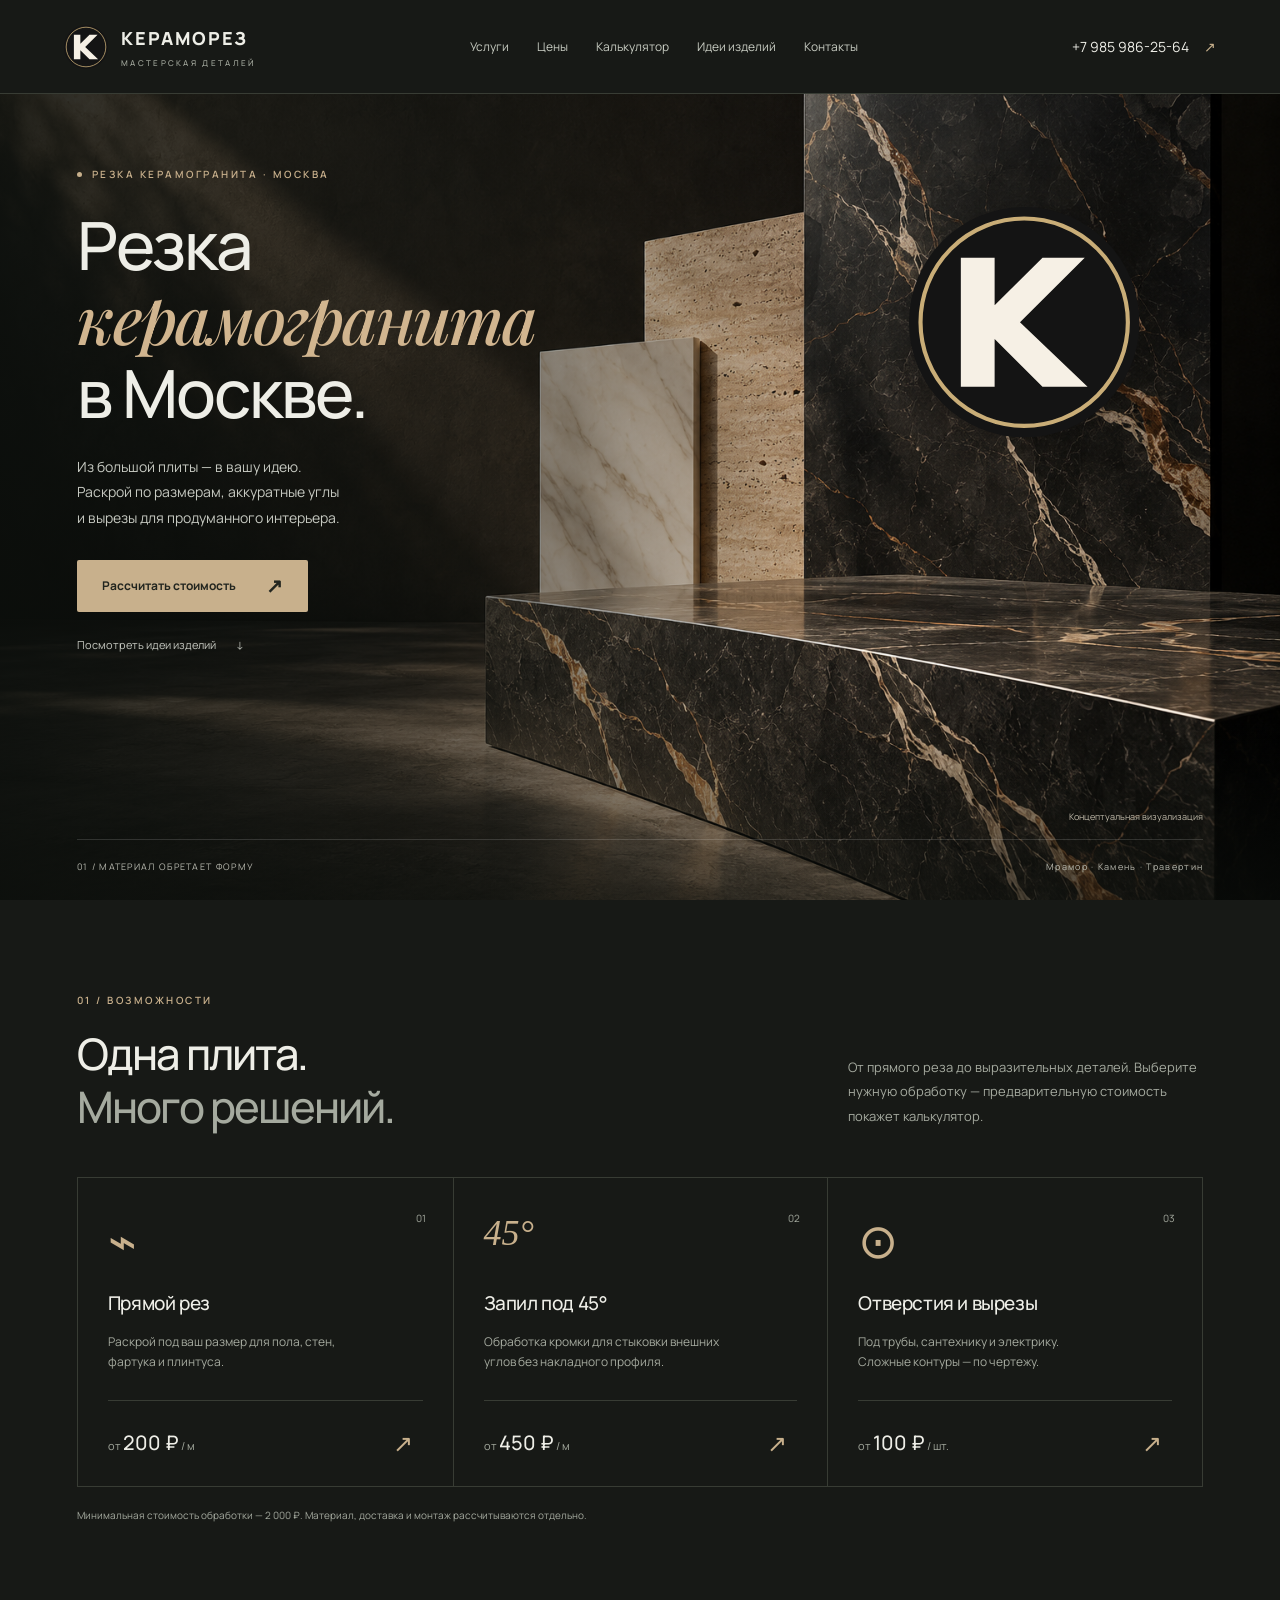
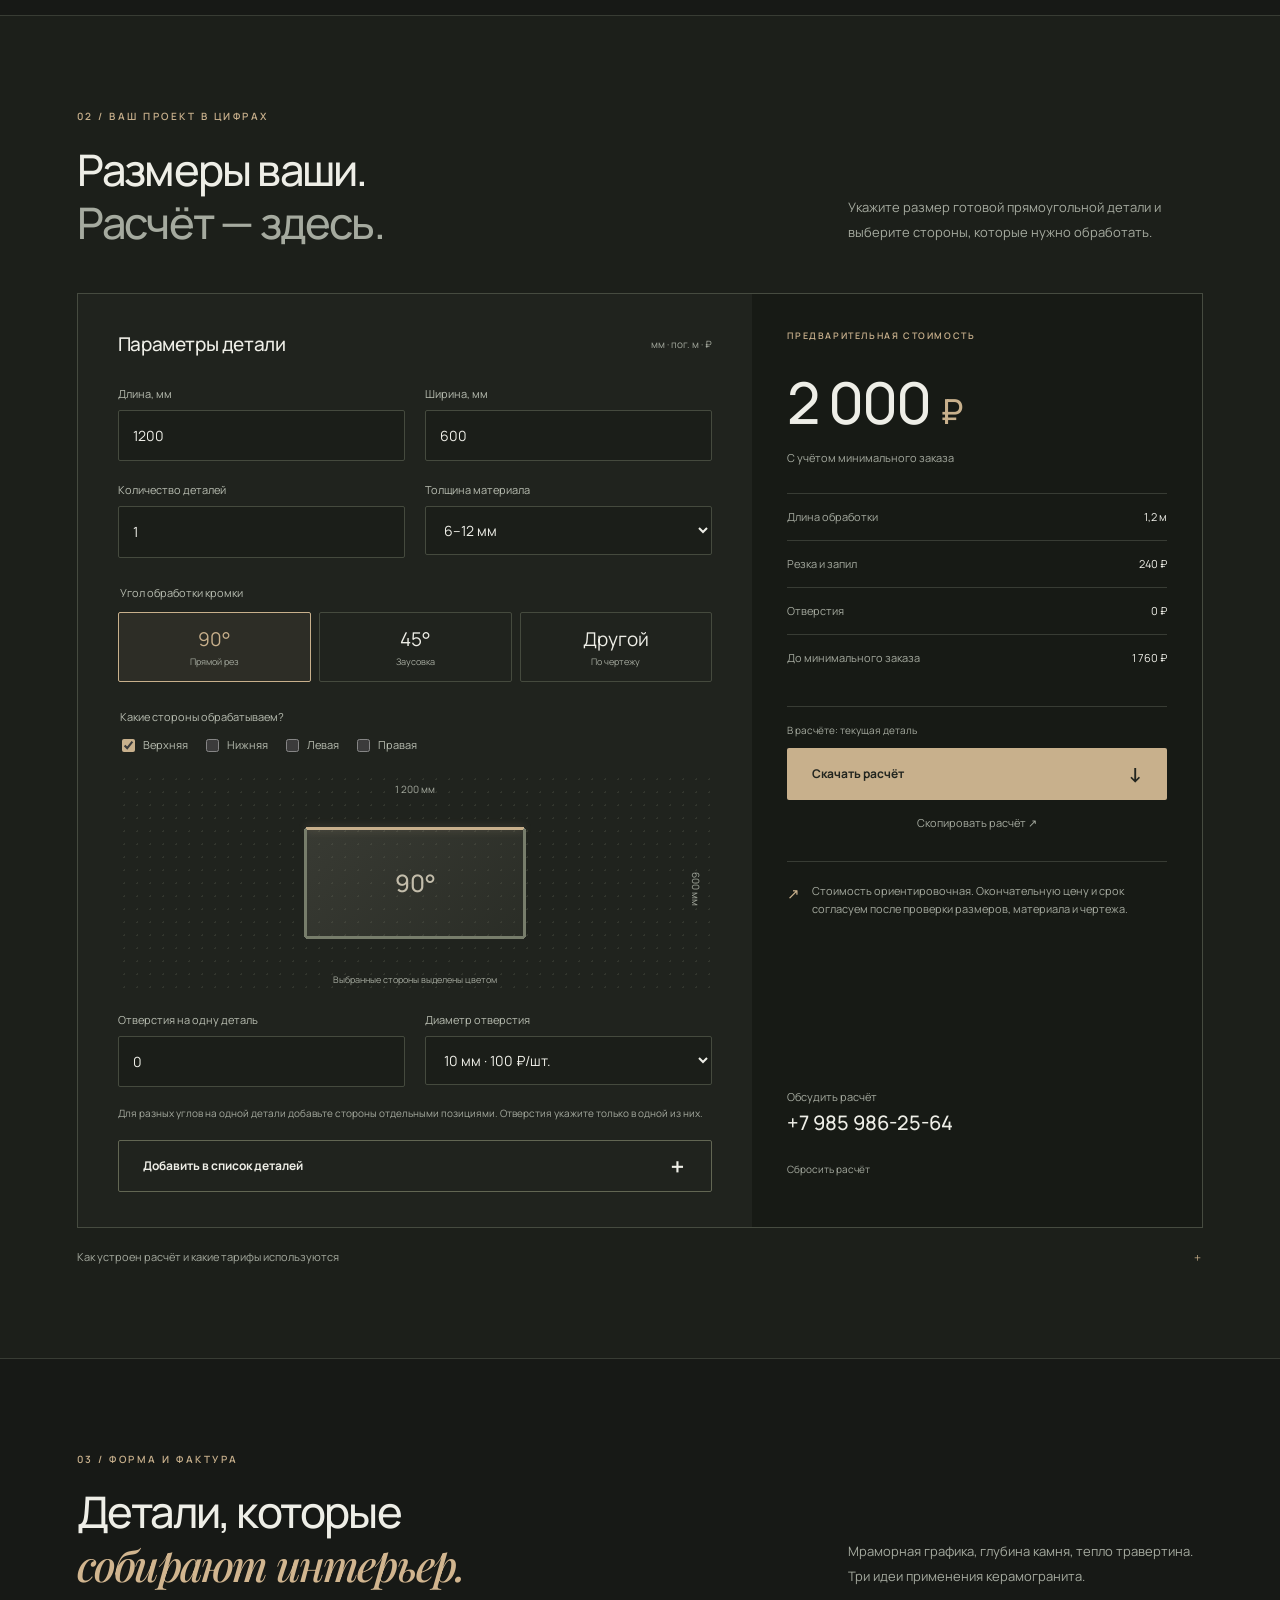
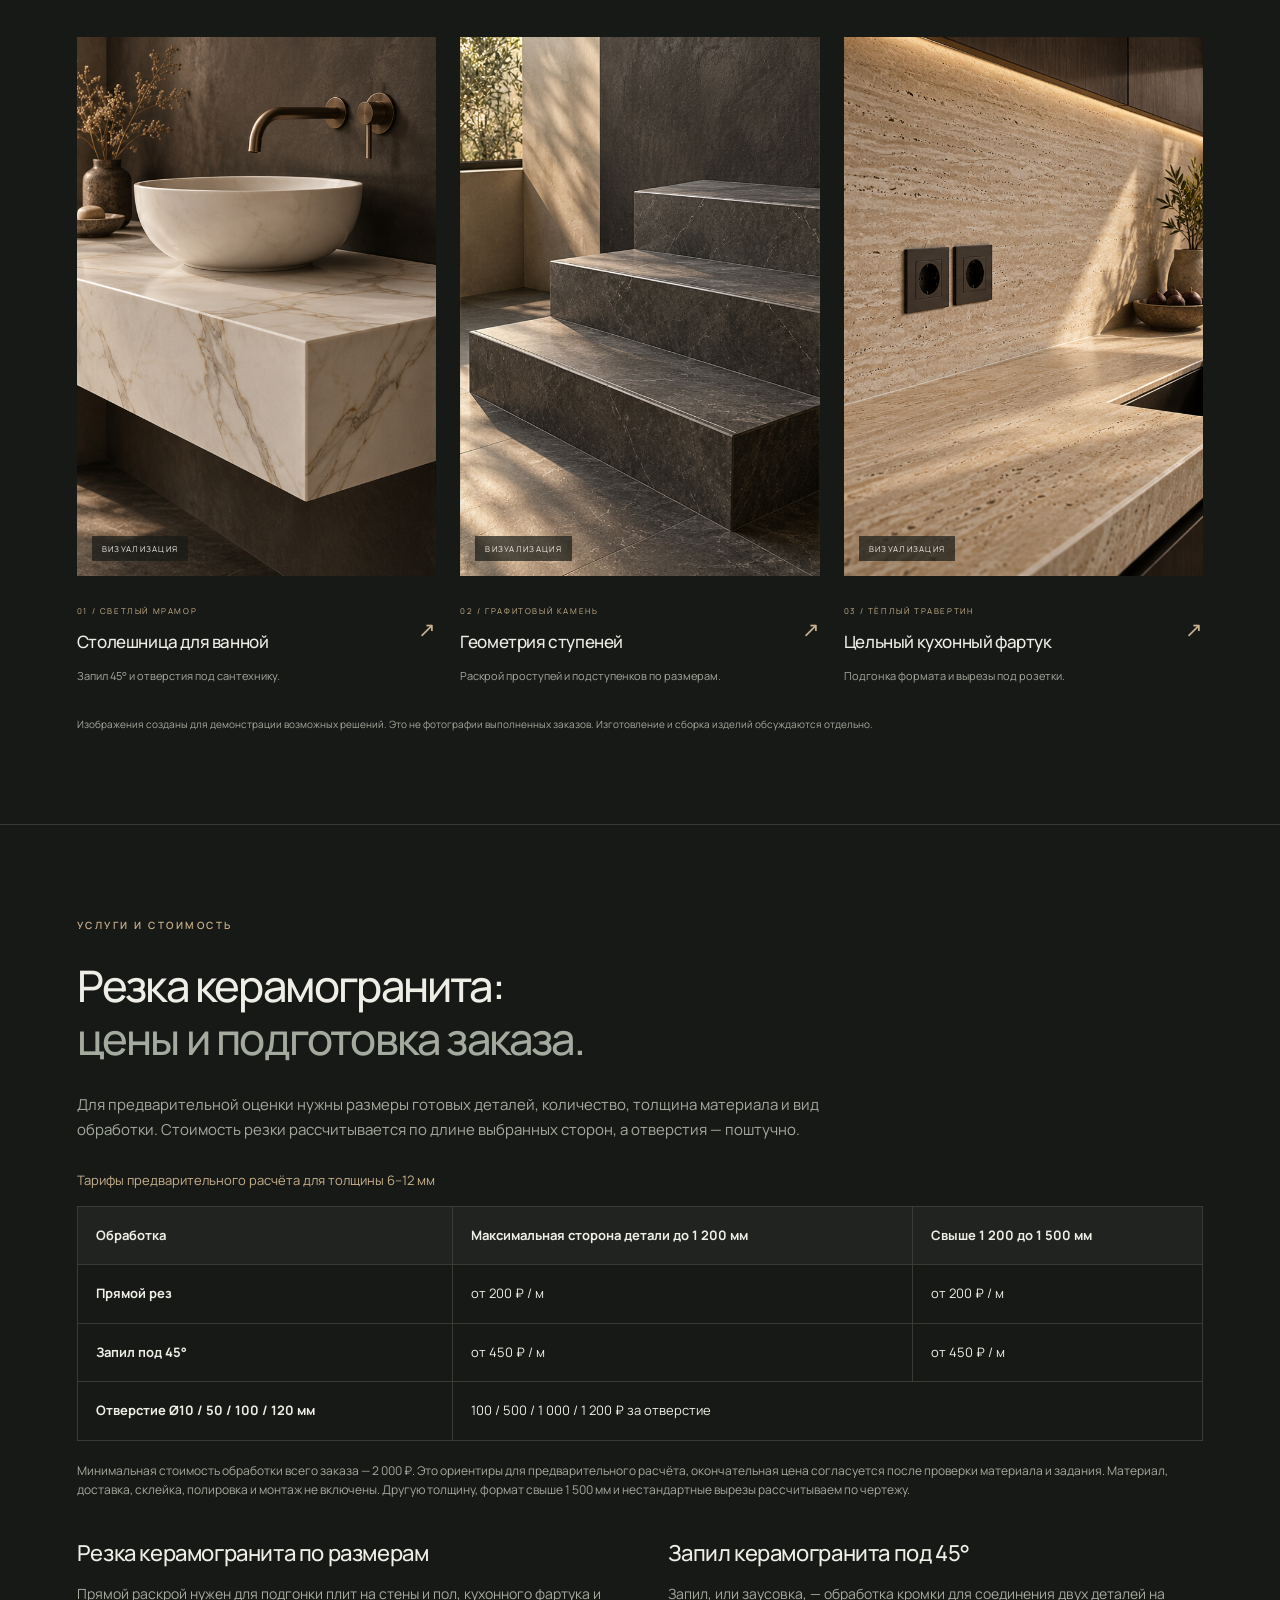
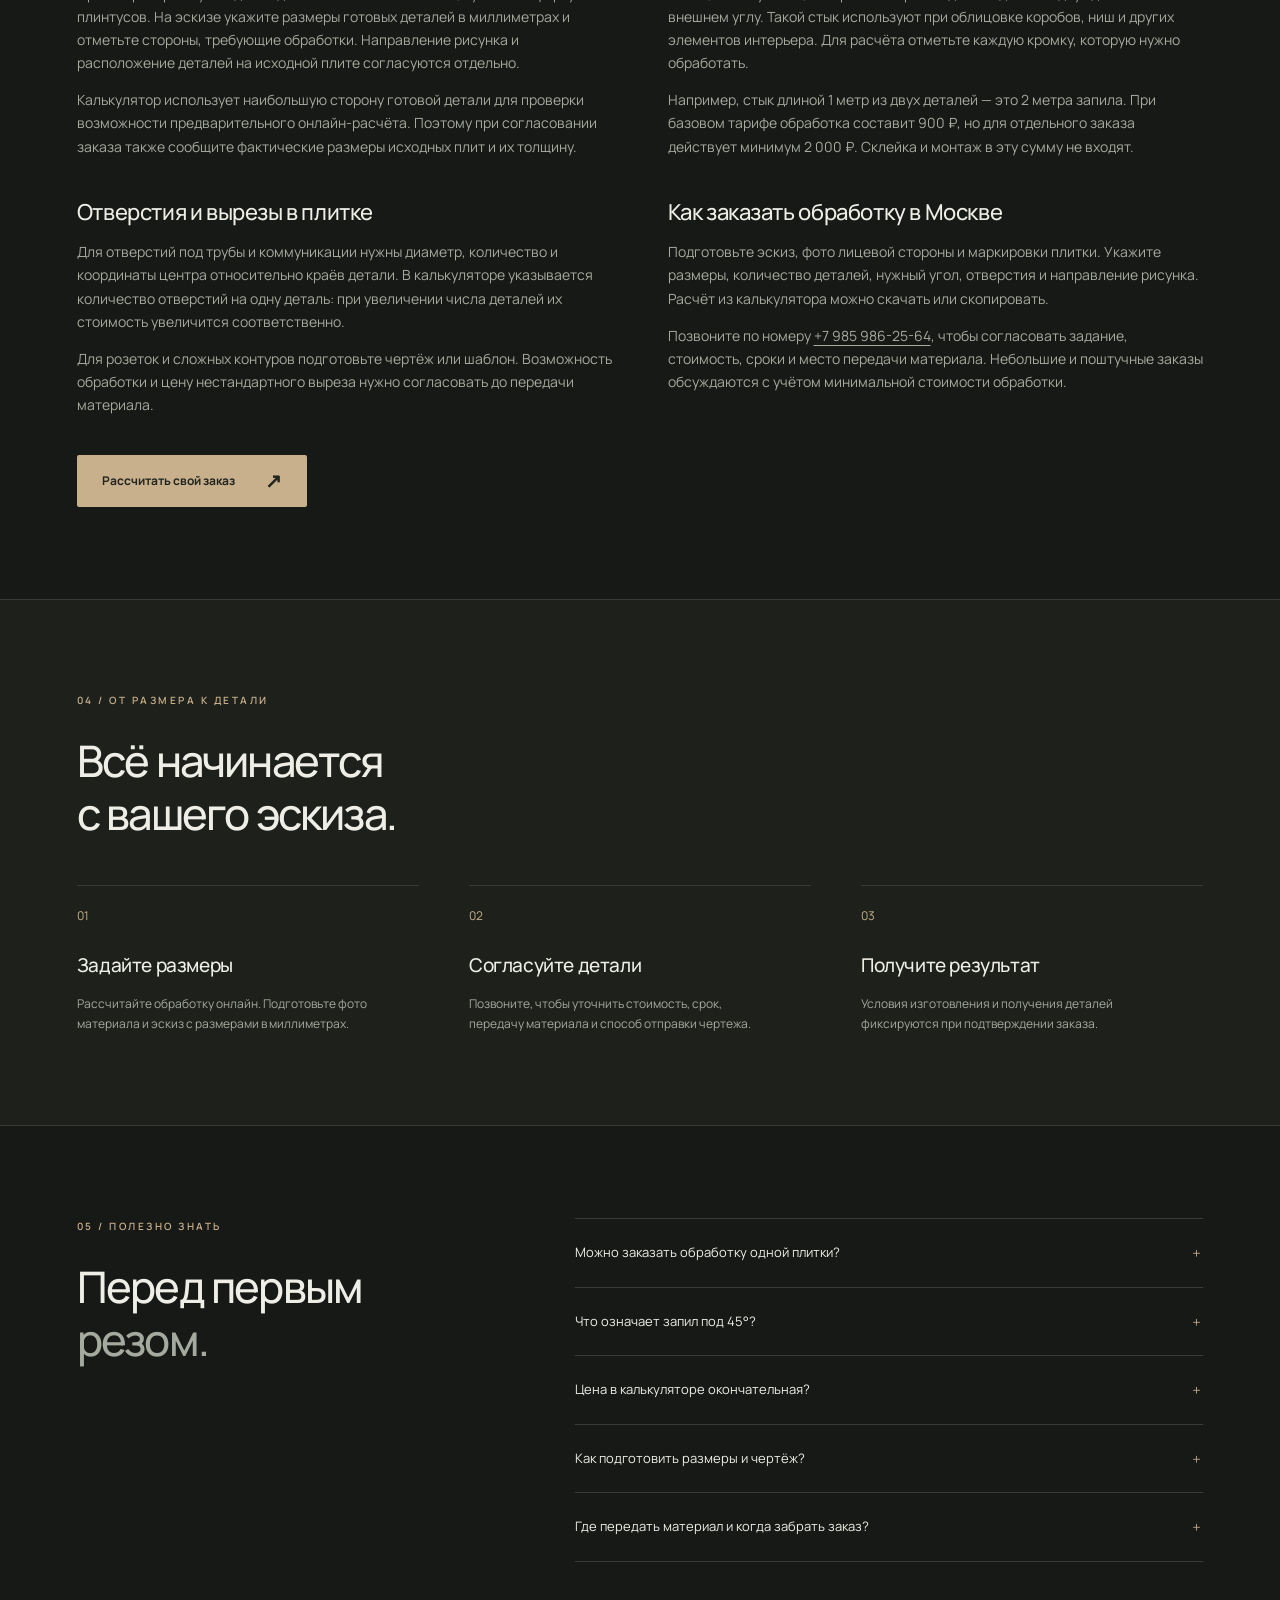
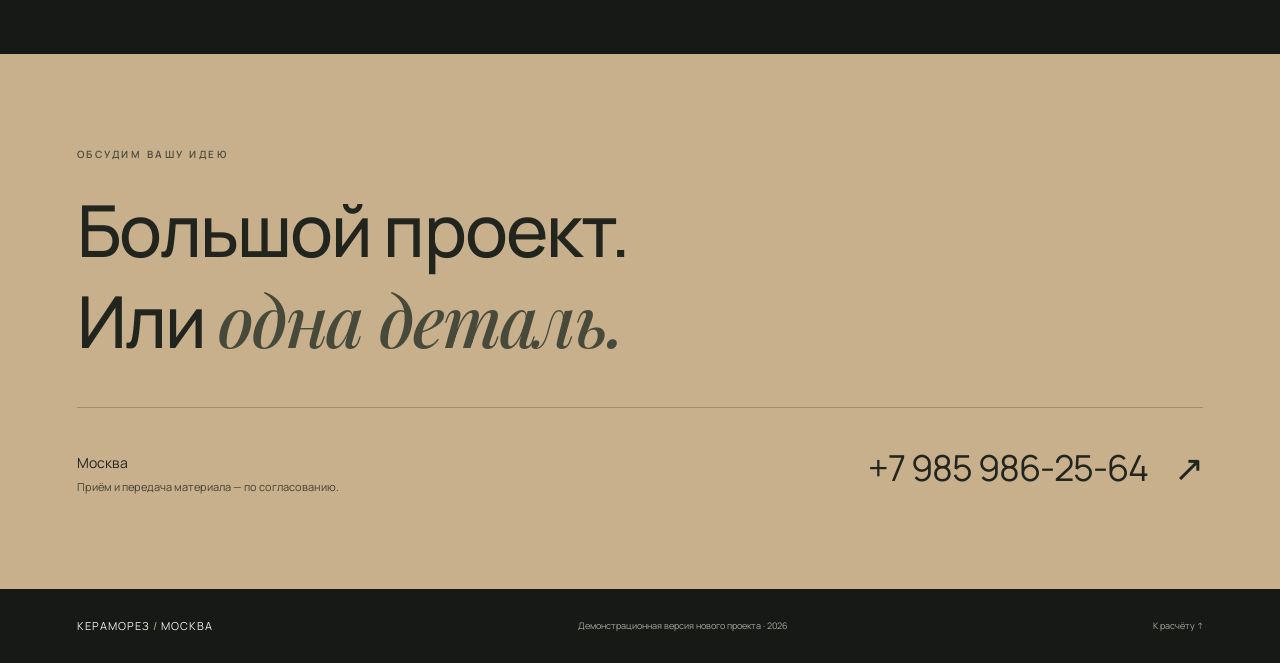
==== commit ccf3a8af: "Set cutting rates from 200 and 450 RUB per meter" ====
--- a/index.html
+++ b/index.html
@@ -7,7 +7,7 @@
   <meta name="description" content="Резка керамогранита по вашим размерам в Москве. Прямой рез, запил под 45°, отверстия. Рассчитайте предварительную стоимость онлайн. +7 985 986-25-64.">
   <meta name="theme-color" content="#171916">
   <link rel="icon" href="favicon.svg" type="image/svg+xml"><link rel="stylesheet" href="style.css?v=20261027">
-  <script src="calculator.js?v=20261027" defer></script><script src="app.js" defer></script>
+  <script src="calculator.js?v=20261029" defer></script><script src="app.js" defer></script>
   <link rel="canonical" href="https://keramorez.su/">
   <meta name="robots" content="index,follow,max-image-preview:large">
   <meta property="og:type" content="website"><meta property="og:locale" content="ru_RU">
@@ -24,16 +24,16 @@
 <header class="header"><a href="#" class="brand" aria-label="Кераморез — на главную"><svg class="brand-logo" aria-hidden="true" xmlns="http://www.w3.org/2000/svg" width="100" height="100" viewBox="0 0 100 100"><circle cx="50" cy="50" r="50" fill="#141414"/><circle cx="50" cy="50" r="45" fill="none" stroke="#C9AD77" stroke-width="1.8"/><path fill="#F6F0E5" transform="translate(22.5 22) scale(1.2222222 1.2173913)" d="M0 0H12V17L29 0H44L21 23L45 46H29L12 29V46H0Z"/></svg><span>КЕРАМОРЕЗ<small>МАСТЕРСКАЯ ДЕТАЛЕЙ</small></span></a><nav aria-label="Главная навигация"><a href="#services">Услуги</a><a href="#prices">Цены</a><a href="#calculator">Калькулятор</a><a href="#projects">Идеи изделий</a><a href="#contacts">Контакты</a></nav><a class="header-phone" href="tel:+79859862564">+7 985 986-25-64 <span>↗</span></a></header>
 <main id="main">
 <section class="hero"><img class="hero-photo" src="stone-hero.png" alt="Визуализация плит под чёрный мрамор, светлый мрамор и травертин" fetchpriority="high"><div class="hero-shade"></div><svg class="hero-logo" role="img" aria-label="Логотип КЕРАМОРЕЗ" xmlns="http://www.w3.org/2000/svg" width="100" height="100" viewBox="0 0 100 100"><circle cx="50" cy="50" r="50" fill="#141414"/><circle cx="50" cy="50" r="45" fill="none" stroke="#C9AD77" stroke-width="1.8"/><path fill="#F6F0E5" transform="translate(22.5 22) scale(1.2222222 1.2173913)" d="M0 0H12V17L29 0H44L21 23L45 46H29L12 29V46H0Z"/></svg><div class="hero-content"><p class="eyebrow"><span class="dot"></span> РЕЗКА КЕРАМОГРАНИТА · МОСКВА</p><h1 class="seo-title">Резка<br><em>керамогранита</em><br>в Москве.</h1><p class="hero-text">Из большой плиты — в вашу идею.<br>Раскрой по размерам, аккуратные углы<br>и вырезы для продуманного интерьера.</p><a class="button primary" href="#calculator">Рассчитать стоимость <span>↗</span></a><a class="hero-link" href="#projects">Посмотреть идеи изделий <span>↓</span></a></div><div class="hero-bottom"><span>01 / МАТЕРИАЛ ОБРЕТАЕТ ФОРМУ</span><span>Мрамор · Камень · Травертин</span></div><span class="image-note">Концептуальная визуализация</span></section>
-<section id="services" class="section services"><div class="section-top"><p class="eyebrow">01 / ВОЗМОЖНОСТИ</p><h2>Одна плита.<br><span class="muted">Много решений.</span></h2><p class="section-intro">От прямого реза до выразительных деталей. Выберите нужную обработку — предварительную стоимость покажет калькулятор.</p></div><div class="service-grid"><article><span class="service-icon">⌁</span><span class="index">01</span><h3>Прямой рез</h3><p>Раскрой под ваш размер для пола, стен, фартука и плинтуса.</p><div class="service-foot"><span>от <strong>400 ₽</strong> / м</span><a href="#calculator" data-operation="90" aria-label="Рассчитать прямой рез">↗</a></div></article><article><span class="service-icon angle-icon">45°</span><span class="index">02</span><h3>Запил под 45°</h3><p>Обработка кромки для стыковки внешних углов без накладного профиля.</p><div class="service-foot"><span>от <strong>650 ₽</strong> / м</span><a href="#calculator" data-operation="45" aria-label="Рассчитать запил 45 градусов">↗</a></div></article><article><span class="service-icon">⊙</span><span class="index">03</span><h3>Отверстия и вырезы</h3><p>Под трубы, сантехнику и электрику. Сложные контуры — по чертежу.</p><div class="service-foot"><span>от <strong>100 ₽</strong> / шт.</span><a href="#calculator" aria-label="Рассчитать отверстия">↗</a></div></article></div><p class="price-note">Минимальная стоимость обработки — 2 000 ₽. Материал, доставка и монтаж рассчитываются отдельно.</p></section>
-<section id="calculator" class="section calculator-section"><div class="section-top"><p class="eyebrow">02 / ВАШ ПРОЕКТ В ЦИФРАХ</p><h2>Размеры ваши.<br><span class="muted">Расчёт — здесь.</span></h2><p class="section-intro">Укажите размер готовой прямоугольной детали и выберите стороны, которые нужно обработать.</p></div><div class="calculator"><div class="calc-editor"><div class="calc-heading"><h3>Параметры детали</h3><span>мм · пог. м · ₽</span></div><form id="calc-form" novalidate><div class="input-grid"><label>Длина, мм<input id="length" name="length" type="number" inputmode="decimal" min="20" max="5000" step="1" value="1200" required></label><label>Ширина, мм<input id="width" name="width" type="number" inputmode="decimal" min="20" max="5000" step="1" value="600" required></label><label>Количество деталей<input id="quantity" name="quantity" type="number" inputmode="numeric" min="1" max="1000" step="1" value="1" required></label><label>Толщина материала<select id="thickness" name="thickness"><option value="standard">6–12 мм</option><option value="thin">Менее 6 мм</option><option value="thick">Более 12 мм</option></select></label></div><fieldset class="angle-field"><legend>Угол обработки кромки</legend><div class="angle-options"><label><input type="radio" name="angle" value="90" checked><span>90° <small>Прямой рез</small></span></label><label><input type="radio" name="angle" value="45"><span>45° <small>Заусовка</small></span></label><label><input type="radio" name="angle" value="custom"><span>Другой <small>По чертежу</small></span></label></div></fieldset><div id="custom-angle-wrap" hidden><label>Нужный угол, °<input id="custom-angle" type="number" min="1" max="179" value="30"></label></div><fieldset class="edge-field"><legend>Какие стороны обрабатываем?</legend><div class="edge-options"><label><input type="checkbox" name="edge" value="top" checked> Верхняя</label><label><input type="checkbox" name="edge" value="bottom"> Нижняя</label><label><input type="checkbox" name="edge" value="left"> Левая</label><label><input type="checkbox" name="edge" value="right"> Правая</label></div></fieldset><div class="diagram" aria-label="Схема выбранных сторон детали"><span id="dim-length" class="dim-length">1 200 мм</span><div class="tile" id="tile"><span id="tile-angle">90°</span><i class="edge top selected"></i><i class="edge bottom"></i><i class="edge left"></i><i class="edge right"></i></div><span id="dim-width" class="dim-width">600 мм</span><span class="diagram-caption">Выбранные стороны выделены цветом</span></div><div class="input-grid holes"><label>Отверстия на одну деталь<input id="holes" type="number" inputmode="numeric" min="0" max="100" step="1" value="0"></label><label>Диаметр отверстия<select id="diameter"><option value="10">10 мм · 100 ₽/шт.</option><option value="50">50 мм · 500 ₽/шт.</option><option value="100">100 мм · 1 000 ₽/шт.</option><option value="120">120 мм · 1 200 ₽/шт.</option><option value="custom">Другой / фигурный вырез</option></select></label></div><p class="field-note">Для разных углов на одной детали добавьте стороны отдельными позициями. Отверстия укажите только в одной из них.</p><p id="validation" class="validation" role="alert"></p><button class="button add-button" type="button" id="add-detail">Добавить в список деталей <span>＋</span></button></form></div><aside class="calc-result"><p class="eyebrow">ПРЕДВАРИТЕЛЬНАЯ СТОИМОСТЬ</p><div class="total" id="total" aria-live="polite">2 000 <span>₽</span></div><p id="estimate-label">С учётом минимального заказа</p><dl class="breakdown"><div><dt>Длина обработки</dt><dd id="cut-length">1,2 м</dd></div><div><dt>Резка и запил</dt><dd id="cut-price">480 ₽</dd></div><div><dt>Отверстия</dt><dd id="hole-price">0 ₽</dd></div><div id="minimum-row"><dt>До минимального заказа</dt><dd id="minimum-price">1 520 ₽</dd></div></dl><div id="manual-note" class="manual-note" hidden></div><div id="detail-list" class="detail-list"></div><p class="current-note" id="current-note">В расчёте: текущая деталь</p><div class="result-actions"><button class="button primary" type="button" id="download-estimate">Скачать расчёт <span>↓</span></button><button class="text-button" type="button" id="copy-estimate">Скопировать расчёт ↗</button><p id="copy-status" role="status"></p></div><div class="result-note"><span>↗</span><p>Стоимость ориентировочная. Окончательную цену и срок согласуем после проверки размеров, материала и чертежа.</p></div><a class="calc-call" href="tel:+79859862564">Обсудить расчёт<br><strong>+7 985 986-25-64</strong></a><button class="text-button reset" type="button" id="reset">Сбросить расчёт</button></aside></div><details class="tariff-details"><summary>Как устроен расчёт и какие тарифы используются <span>＋</span></summary><div><p>Стоимость резки = сумма длин выбранных сторон × количество деталей × тариф. Отверстия считаются на каждую деталь. Минимум 2 000 ₽ применяется один раз ко всему заказу.</p><p>При максимальной стороне до 1 500 мм: прямой рез — 400 ₽/м, запил 45° — 650 ₽/м. Тариф заусовки не складывается с тарифом прямого реза на той же стороне.</p><p>Базовый расчёт используется для толщины 6–12 мм. Другие толщины, формат свыше 1 500 мм, нестандартные углы и отверстия требуют индивидуального расчёта. Это границы онлайн-оценки, а не ограничение возможностей производства. Материал, доставка, склейка, полировка и монтаж не включены.</p><p>Размеры в калькуляторе относятся к готовой детали. Проверка исходной плиты, припусков и раскладки выполняется по чертежу перед подтверждением заказа.</p></div></details></section>
+<section id="services" class="section services"><div class="section-top"><p class="eyebrow">01 / ВОЗМОЖНОСТИ</p><h2>Одна плита.<br><span class="muted">Много решений.</span></h2><p class="section-intro">От прямого реза до выразительных деталей. Выберите нужную обработку — предварительную стоимость покажет калькулятор.</p></div><div class="service-grid"><article><span class="service-icon">⌁</span><span class="index">01</span><h3>Прямой рез</h3><p>Раскрой под ваш размер для пола, стен, фартука и плинтуса.</p><div class="service-foot"><span>от <strong>200 ₽</strong> / м</span><a href="#calculator" data-operation="90" aria-label="Рассчитать прямой рез">↗</a></div></article><article><span class="service-icon angle-icon">45°</span><span class="index">02</span><h3>Запил под 45°</h3><p>Обработка кромки для стыковки внешних углов без накладного профиля.</p><div class="service-foot"><span>от <strong>450 ₽</strong> / м</span><a href="#calculator" data-operation="45" aria-label="Рассчитать запил 45 градусов">↗</a></div></article><article><span class="service-icon">⊙</span><span class="index">03</span><h3>Отверстия и вырезы</h3><p>Под трубы, сантехнику и электрику. Сложные контуры — по чертежу.</p><div class="service-foot"><span>от <strong>100 ₽</strong> / шт.</span><a href="#calculator" aria-label="Рассчитать отверстия">↗</a></div></article></div><p class="price-note">Минимальная стоимость обработки — 2 000 ₽. Материал, доставка и монтаж рассчитываются отдельно.</p></section>
+<section id="calculator" class="section calculator-section"><div class="section-top"><p class="eyebrow">02 / ВАШ ПРОЕКТ В ЦИФРАХ</p><h2>Размеры ваши.<br><span class="muted">Расчёт — здесь.</span></h2><p class="section-intro">Укажите размер готовой прямоугольной детали и выберите стороны, которые нужно обработать.</p></div><div class="calculator"><div class="calc-editor"><div class="calc-heading"><h3>Параметры детали</h3><span>мм · пог. м · ₽</span></div><form id="calc-form" novalidate><div class="input-grid"><label>Длина, мм<input id="length" name="length" type="number" inputmode="decimal" min="20" max="5000" step="1" value="1200" required></label><label>Ширина, мм<input id="width" name="width" type="number" inputmode="decimal" min="20" max="5000" step="1" value="600" required></label><label>Количество деталей<input id="quantity" name="quantity" type="number" inputmode="numeric" min="1" max="1000" step="1" value="1" required></label><label>Толщина материала<select id="thickness" name="thickness"><option value="standard">6–12 мм</option><option value="thin">Менее 6 мм</option><option value="thick">Более 12 мм</option></select></label></div><fieldset class="angle-field"><legend>Угол обработки кромки</legend><div class="angle-options"><label><input type="radio" name="angle" value="90" checked><span>90° <small>Прямой рез</small></span></label><label><input type="radio" name="angle" value="45"><span>45° <small>Заусовка</small></span></label><label><input type="radio" name="angle" value="custom"><span>Другой <small>По чертежу</small></span></label></div></fieldset><div id="custom-angle-wrap" hidden><label>Нужный угол, °<input id="custom-angle" type="number" min="1" max="179" value="30"></label></div><fieldset class="edge-field"><legend>Какие стороны обрабатываем?</legend><div class="edge-options"><label><input type="checkbox" name="edge" value="top" checked> Верхняя</label><label><input type="checkbox" name="edge" value="bottom"> Нижняя</label><label><input type="checkbox" name="edge" value="left"> Левая</label><label><input type="checkbox" name="edge" value="right"> Правая</label></div></fieldset><div class="diagram" aria-label="Схема выбранных сторон детали"><span id="dim-length" class="dim-length">1 200 мм</span><div class="tile" id="tile"><span id="tile-angle">90°</span><i class="edge top selected"></i><i class="edge bottom"></i><i class="edge left"></i><i class="edge right"></i></div><span id="dim-width" class="dim-width">600 мм</span><span class="diagram-caption">Выбранные стороны выделены цветом</span></div><div class="input-grid holes"><label>Отверстия на одну деталь<input id="holes" type="number" inputmode="numeric" min="0" max="100" step="1" value="0"></label><label>Диаметр отверстия<select id="diameter"><option value="10">10 мм · 100 ₽/шт.</option><option value="50">50 мм · 500 ₽/шт.</option><option value="100">100 мм · 1 000 ₽/шт.</option><option value="120">120 мм · 1 200 ₽/шт.</option><option value="custom">Другой / фигурный вырез</option></select></label></div><p class="field-note">Для разных углов на одной детали добавьте стороны отдельными позициями. Отверстия укажите только в одной из них.</p><p id="validation" class="validation" role="alert"></p><button class="button add-button" type="button" id="add-detail">Добавить в список деталей <span>＋</span></button></form></div><aside class="calc-result"><p class="eyebrow">ПРЕДВАРИТЕЛЬНАЯ СТОИМОСТЬ</p><div class="total" id="total" aria-live="polite">2 000 <span>₽</span></div><p id="estimate-label">С учётом минимального заказа</p><dl class="breakdown"><div><dt>Длина обработки</dt><dd id="cut-length">1,2 м</dd></div><div><dt>Резка и запил</dt><dd id="cut-price">240 ₽</dd></div><div><dt>Отверстия</dt><dd id="hole-price">0 ₽</dd></div><div id="minimum-row"><dt>До минимального заказа</dt><dd id="minimum-price">1 760 ₽</dd></div></dl><div id="manual-note" class="manual-note" hidden></div><div id="detail-list" class="detail-list"></div><p class="current-note" id="current-note">В расчёте: текущая деталь</p><div class="result-actions"><button class="button primary" type="button" id="download-estimate">Скачать расчёт <span>↓</span></button><button class="text-button" type="button" id="copy-estimate">Скопировать расчёт ↗</button><p id="copy-status" role="status"></p></div><div class="result-note"><span>↗</span><p>Стоимость ориентировочная. Окончательную цену и срок согласуем после проверки размеров, материала и чертежа.</p></div><a class="calc-call" href="tel:+79859862564">Обсудить расчёт<br><strong>+7 985 986-25-64</strong></a><button class="text-button reset" type="button" id="reset">Сбросить расчёт</button></aside></div><details class="tariff-details"><summary>Как устроен расчёт и какие тарифы используются <span>＋</span></summary><div><p>Стоимость резки = сумма длин выбранных сторон × количество деталей × тариф. Отверстия считаются на каждую деталь. Минимум 2 000 ₽ применяется один раз ко всему заказу.</p><p>При максимальной стороне до 1 500 мм: прямой рез — 200 ₽/м, запил 45° — 450 ₽/м. Тариф заусовки не складывается с тарифом прямого реза на той же стороне.</p><p>Базовый расчёт используется для толщины 6–12 мм. Другие толщины, формат свыше 1 500 мм, нестандартные углы и отверстия требуют индивидуального расчёта. Это границы онлайн-оценки, а не ограничение возможностей производства. Материал, доставка, склейка, полировка и монтаж не включены.</p><p>Размеры в калькуляторе относятся к готовой детали. Проверка исходной плиты, припусков и раскладки выполняется по чертежу перед подтверждением заказа.</p></div></details></section>
 <section id="projects" class="section projects"><div class="section-top"><p class="eyebrow">03 / ФОРМА И ФАКТУРА</p><h2>Детали, которые<br><em>собирают интерьер.</em></h2><p class="section-intro">Мраморная графика, глубина камня, тепло травертина. Три идеи применения керамогранита.</p></div><div class="project-grid"><article><div class="project-image project-one" role="img" aria-label="Визуализация столешницы под белый мрамор"><span>ВИЗУАЛИЗАЦИЯ</span></div><div class="project-caption"><div><small>01 / СВЕТЛЫЙ МРАМОР</small><h3>Столешница для ванной</h3></div><span>↗</span></div><p>Запил 45° и отверстия под сантехнику.</p></article><article><div class="project-image project-two" role="img" aria-label="Визуализация ступеней из графитового керамогранита"><span>ВИЗУАЛИЗАЦИЯ</span></div><div class="project-caption"><div><small>02 / ГРАФИТОВЫЙ КАМЕНЬ</small><h3>Геометрия ступеней</h3></div><span>↗</span></div><p>Раскрой проступей и подступенков по размерам.</p></article><article><div class="project-image project-three" role="img" aria-label="Визуализация кухонного фартука под травертин"><span>ВИЗУАЛИЗАЦИЯ</span></div><div class="project-caption"><div><small>03 / ТЁПЛЫЙ ТРАВЕРТИН</small><h3>Цельный кухонный фартук</h3></div><span>↗</span></div><p>Подгонка формата и вырезы под розетки.</p></article></div><p class="price-note">Изображения созданы для демонстрации возможных решений. Это не фотографии выполненных заказов. Изготовление и сборка изделий обсуждаются отдельно.</p></section>
 <section id="prices" class="section seo-section">
 <p class="eyebrow">УСЛУГИ И СТОИМОСТЬ</p><h2>Резка керамогранита:<br><span class="muted">цены и подготовка заказа.</span></h2>
 <p class="seo-lead">Для предварительной оценки нужны размеры готовых деталей, количество, толщина материала и вид обработки. Стоимость резки рассчитывается по длине выбранных сторон, а отверстия — поштучно.</p>
-<div class="price-table-wrap"><table class="price-table"><caption>Тарифы предварительного расчёта для толщины 6–12 мм</caption><thead><tr><th scope="col">Обработка</th><th scope="col">Максимальная сторона детали до 1 200 мм</th><th scope="col">Свыше 1 200 до 1 500 мм</th></tr></thead><tbody><tr><th scope="row">Прямой рез</th><td>400 ₽ / м</td><td>400 ₽ / м</td></tr><tr><th scope="row">Запил под 45°</th><td>650 ₽ / м</td><td>650 ₽ / м</td></tr><tr><th scope="row">Отверстие Ø10 / 50 / 100 / 120 мм</th><td colspan="2">100 / 500 / 1 000 / 1 200 ₽ за отверстие</td></tr></tbody></table></div>
+<div class="price-table-wrap"><table class="price-table"><caption>Тарифы предварительного расчёта для толщины 6–12 мм</caption><thead><tr><th scope="col">Обработка</th><th scope="col">Максимальная сторона детали до 1 200 мм</th><th scope="col">Свыше 1 200 до 1 500 мм</th></tr></thead><tbody><tr><th scope="row">Прямой рез</th><td>от 200 ₽ / м</td><td>от 200 ₽ / м</td></tr><tr><th scope="row">Запил под 45°</th><td>от 450 ₽ / м</td><td>от 450 ₽ / м</td></tr><tr><th scope="row">Отверстие Ø10 / 50 / 100 / 120 мм</th><td colspan="2">100 / 500 / 1 000 / 1 200 ₽ за отверстие</td></tr></tbody></table></div>
 <p class="seo-note">Минимальная стоимость обработки всего заказа — 2 000 ₽. Это ориентиры для предварительного расчёта, окончательная цена согласуется после проверки материала и задания. Материал, доставка, склейка, полировка и монтаж не включены. Другую толщину, формат свыше 1 500 мм и нестандартные вырезы рассчитываем по чертежу.</p>
 <div class="seo-grid"><article><h3>Резка керамогранита по размерам</h3><p>Прямой раскрой нужен для подгонки плит на стены и пол, кухонного фартука и плинтусов. На эскизе укажите размеры готовых деталей в миллиметрах и отметьте стороны, требующие обработки. Направление рисунка и расположение деталей на исходной плите согласуются отдельно.</p><p>Калькулятор использует наибольшую сторону готовой детали для проверки возможности предварительного онлайн-расчёта. Поэтому при согласовании заказа также сообщите фактические размеры исходных плит и их толщину.</p></article>
-<article><h3>Запил керамогранита под 45°</h3><p>Запил, или заусовка, — обработка кромки для соединения двух деталей на внешнем углу. Такой стык используют при облицовке коробов, ниш и других элементов интерьера. Для расчёта отметьте каждую кромку, которую нужно обработать.</p><p>Например, стык длиной 1 метр из двух деталей — это 2 метра запила. При базовом тарифе обработка составит 1 300 ₽, но для отдельного заказа действует минимум 2 000 ₽. Склейка и монтаж в эту сумму не входят.</p></article>
+<article><h3>Запил керамогранита под 45°</h3><p>Запил, или заусовка, — обработка кромки для соединения двух деталей на внешнем углу. Такой стык используют при облицовке коробов, ниш и других элементов интерьера. Для расчёта отметьте каждую кромку, которую нужно обработать.</p><p>Например, стык длиной 1 метр из двух деталей — это 2 метра запила. При базовом тарифе обработка составит 900 ₽, но для отдельного заказа действует минимум 2 000 ₽. Склейка и монтаж в эту сумму не входят.</p></article>
 <article><h3>Отверстия и вырезы в плитке</h3><p>Для отверстий под трубы и коммуникации нужны диаметр, количество и координаты центра относительно краёв детали. В калькуляторе указывается количество отверстий на одну деталь: при увеличении числа деталей их стоимость увеличится соответственно.</p><p>Для розеток и сложных контуров подготовьте чертёж или шаблон. Возможность обработки и цену нестандартного выреза нужно согласовать до передачи материала.</p></article>
 <article><h3>Как заказать обработку в Москве</h3><p>Подготовьте эскиз, фото лицевой стороны и маркировки плитки. Укажите размеры, количество деталей, нужный угол, отверстия и направление рисунка. Расчёт из калькулятора можно скачать или скопировать.</p><p>Позвоните по номеру <a href="tel:+79859862564">+7 985 986-25-64</a>, чтобы согласовать задание, стоимость, сроки и место передачи материала. Небольшие и поштучные заказы обсуждаются с учётом минимальной стоимости обработки.</p></article></div>
 <a class="button primary" href="#calculator">Рассчитать свой заказ <span>↗</span></a></section>
